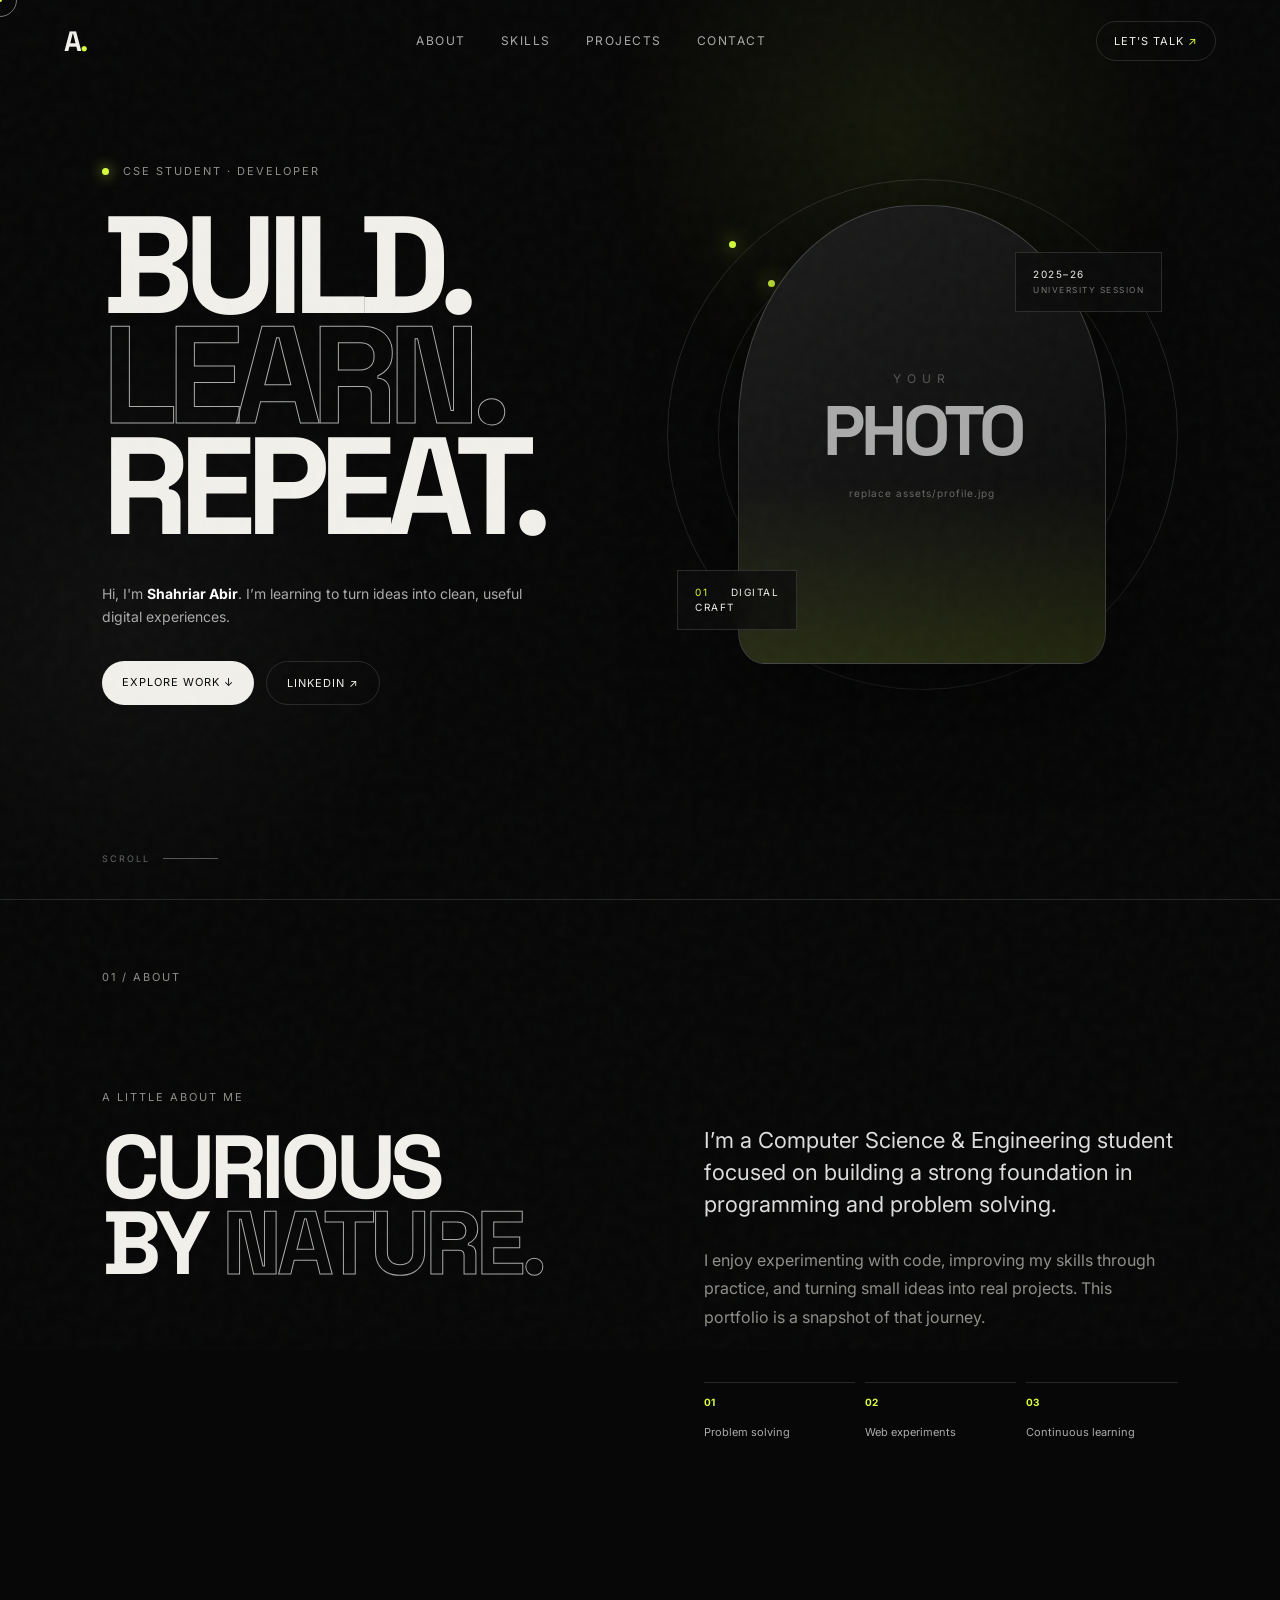
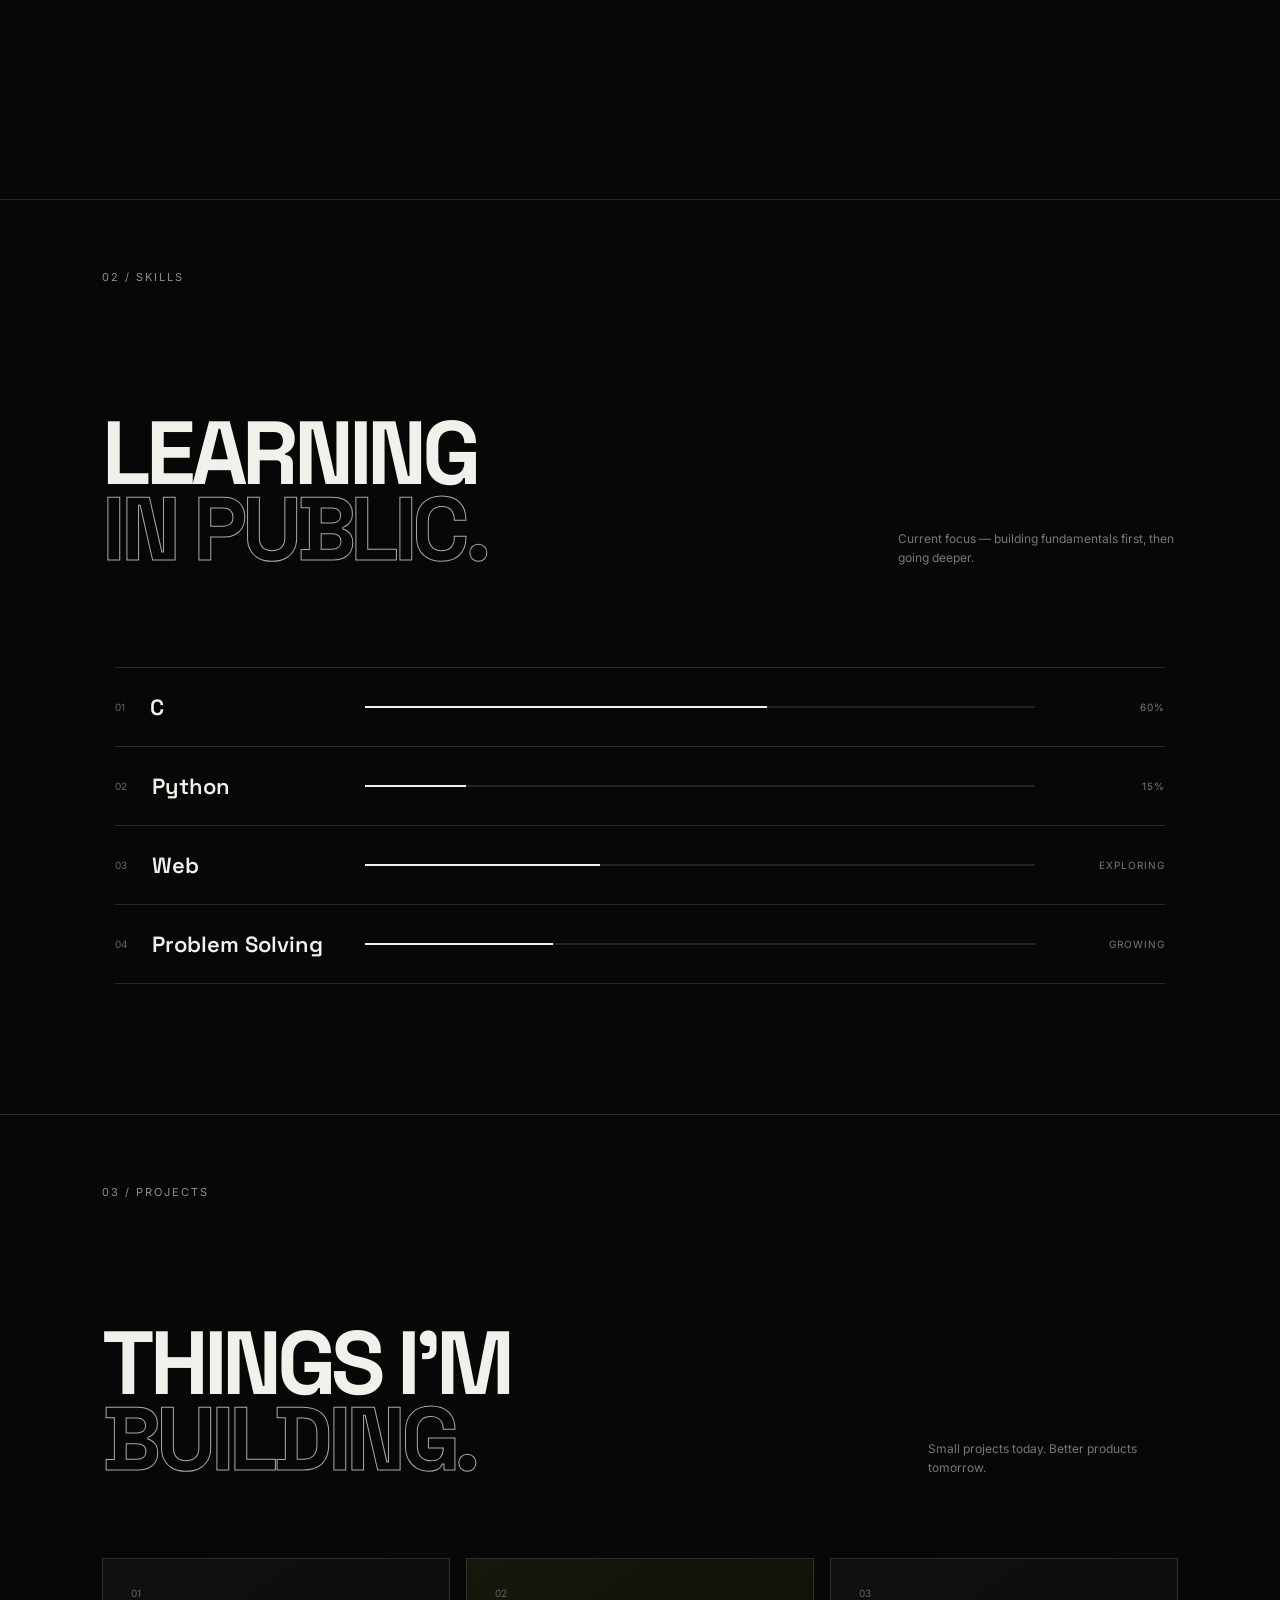
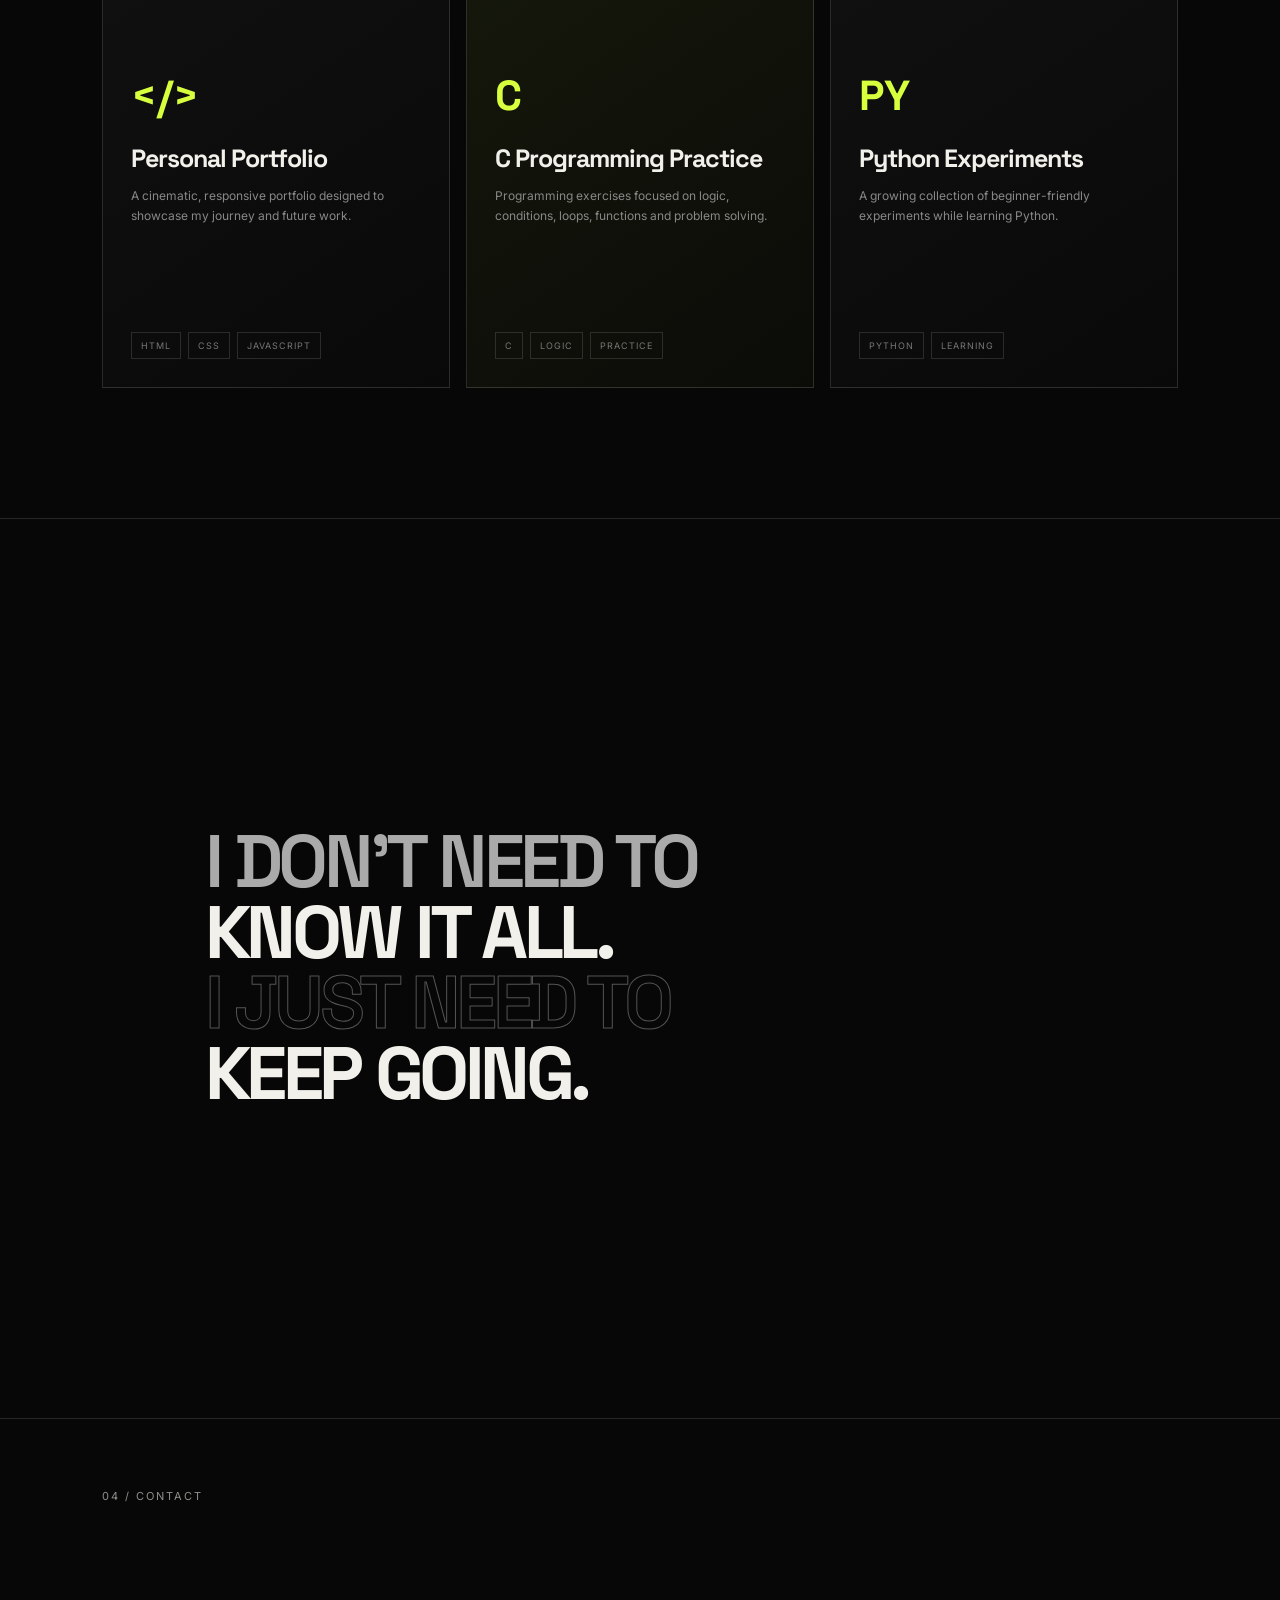
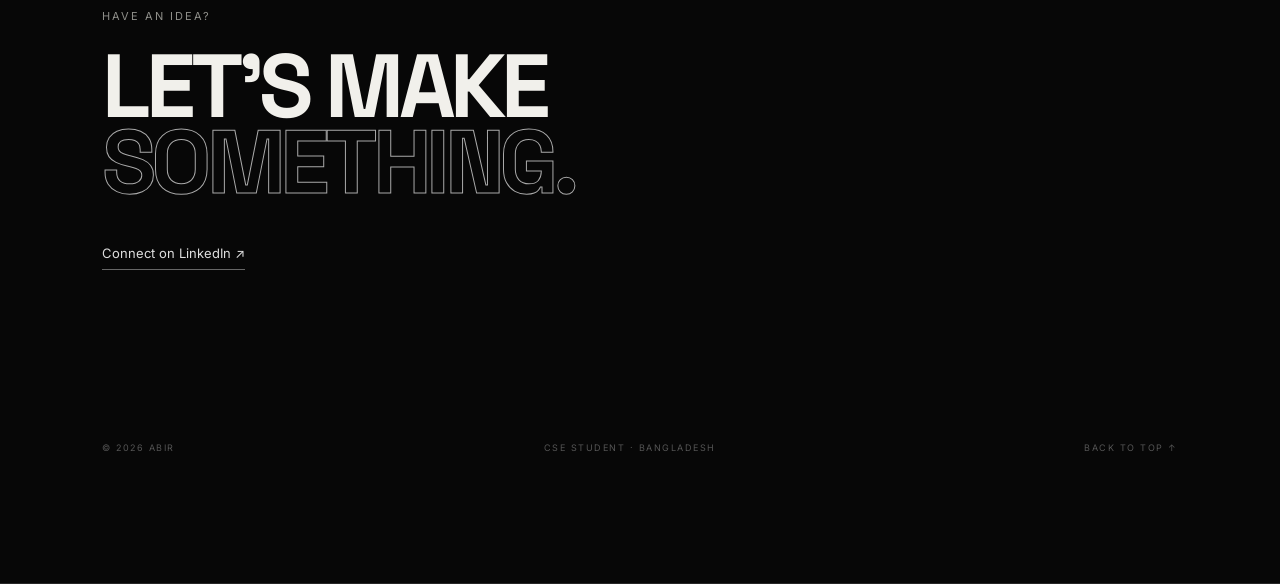
==== index.html @ a835454f "Add files via upload" ====
<!DOCTYPE html>
<html lang="en">
<head>
  <meta charset="UTF-8">
  <meta name="viewport" content="width=device-width, initial-scale=1.0">
  <meta name="description" content="Abir — CSE Student & Developer portfolio">
  <title>ABIR — CSE Student & Developer</title>
  <link rel="preconnect" href="https://fonts.googleapis.com">
  <link rel="preconnect" href="https://fonts.gstatic.com" crossorigin>
  <link href="https://fonts.googleapis.com/css2?family=Inter:wght@400;500;600;700;800;900&family=Space+Grotesk:wght@400;500;600;700&display=swap" rel="stylesheet">
  <link rel="stylesheet" href="style.css">
</head>
<body>
  <div class="noise"></div>
  <div class="cursor"></div>
  <div class="cursor-dot"></div>

  <header class="nav">
    <a class="brand" href="#home">A<span>.</span></a>
    <nav>
      <a href="#about">About</a>
      <a href="#skills">Skills</a>
      <a href="#projects">Projects</a>
      <a href="#contact">Contact</a>
    </nav>
    <a class="nav-cta" href="#contact">Let's talk <span>↗</span></a>
  </header>

  <main>
    <section id="home" class="hero section">
      <div class="hero-copy reveal">
        <p class="eyebrow"><span class="pulse"></span> CSE STUDENT · DEVELOPER</p>
        <h1>BUILD.<br><em>LEARN.</em><br>REPEAT.</h1>
        <p class="hero-text">Hi, I'm <strong>Shahriar Abir</strong>. I’m learning to turn ideas into clean, useful digital experiences.</p>
        <div class="hero-actions">
          <a class="button button-light" href="#projects">Explore work <span>↓</span></a>
          <a class="button button-ghost" href="https://www.linkedin.com/in/shahriar-abir-127024405/" target="_blank" rel="noreferrer">LinkedIn ↗</a>
        </div>
      </div>

      <div class="hero-visual reveal delay-1">
        <div class="orbit orbit-a"></div>
        <div class="orbit orbit-b"></div>
        <div class="portrait">
          <div class="portrait-placeholder">
            <span>YOUR</span>
            <b>PHOTO</b>
            <small>replace assets/profile.jpg</small>
          </div>
        </div>
        <div class="floating-card card-top">2025–26<br><small>UNIVERSITY SESSION</small></div>
        <div class="floating-card card-bottom"><span>01</span> DIGITAL<br>CRAFT</div>
      </div>

      <div class="scroll-mark"><span>SCROLL</span><i></i></div>
    </section>

    <section id="about" class="section about">
      <div class="section-label reveal">01 / ABOUT</div>
      <div class="about-grid">
        <div class="about-title reveal">
          <p class="mini">A little about me</p>
          <h2>CURIOUS<br>BY <em>NATURE.</em></h2>
        </div>
        <div class="about-body reveal delay-1">
          <p class="large">I’m a Computer Science & Engineering student focused on building a strong foundation in programming and problem solving.</p>
          <p>I enjoy experimenting with code, improving my skills through practice, and turning small ideas into real projects. This portfolio is a snapshot of that journey.</p>
          <div class="facts">
            <div><b>01</b><span>Problem solving</span></div>
            <div><b>02</b><span>Web experiments</span></div>
            <div><b>03</b><span>Continuous learning</span></div>
          </div>
        </div>
      </div>
    </section>

    <section id="skills" class="section skills">
      <div class="section-label reveal">02 / SKILLS</div>
      <div class="skills-head reveal">
        <h2>LEARNING<br><em>IN PUBLIC.</em></h2>
        <p>Current focus — building fundamentals first, then going deeper.</p>
      </div>
      <div class="skill-list">
        <div class="skill-row reveal">
          <div class="skill-name"><span>01</span><b>C</b></div>
          <div class="bar"><i style="--w:60%"></i></div>
          <div class="skill-value">60%</div>
        </div>
        <div class="skill-row reveal">
          <div class="skill-name"><span>02</span><b>Python</b></div>
          <div class="bar"><i style="--w:15%"></i></div>
          <div class="skill-value">15%</div>
        </div>
        <div class="skill-row reveal">
          <div class="skill-name"><span>03</span><b>Web</b></div>
          <div class="bar"><i style="--w:35%"></i></div>
          <div class="skill-value">Exploring</div>
        </div>
        <div class="skill-row reveal">
          <div class="skill-name"><span>04</span><b>Problem Solving</b></div>
          <div class="bar"><i style="--w:28%"></i></div>
          <div class="skill-value">Growing</div>
        </div>
      </div>
    </section>

    <section id="projects" class="section projects">
      <div class="section-label reveal">03 / PROJECTS</div>
      <div class="projects-intro reveal">
        <h2>THINGS I'M<br><em>BUILDING.</em></h2>
        <p>Small projects today. Better products tomorrow.</p>
      </div>
      <div class="project-grid">
        <article class="project-card reveal">
          <div class="project-number">01</div>
          <div class="project-icon">&lt;/&gt;</div>
          <h3>Personal Portfolio</h3>
          <p>A cinematic, responsive portfolio designed to showcase my journey and future work.</p>
          <div class="tags"><span>HTML</span><span>CSS</span><span>JavaScript</span></div>
        </article>
        <article class="project-card featured reveal delay-1">
          <div class="project-number">02</div>
          <div class="project-icon">C</div>
          <h3>C Programming Practice</h3>
          <p>Programming exercises focused on logic, conditions, loops, functions and problem solving.</p>
          <div class="tags"><span>C</span><span>Logic</span><span>Practice</span></div>
        </article>
        <article class="project-card reveal delay-2">
          <div class="project-number">03</div>
          <div class="project-icon">PY</div>
          <h3>Python Experiments</h3>
          <p>A growing collection of beginner-friendly experiments while learning Python.</p>
          <div class="tags"><span>Python</span><span>Learning</span></div>
        </article>
      </div>
    </section>

    <section class="section statement">
      <div class="statement-line reveal">I DON'T NEED TO</div>
      <div class="statement-line big reveal delay-1">KNOW IT ALL.</div>
      <div class="statement-line outline reveal delay-2">I JUST NEED TO</div>
      <div class="statement-line big reveal delay-3">KEEP GOING.</div>
    </section>

    <section id="contact" class="section contact">
      <div class="section-label reveal">04 / CONTACT</div>
      <div class="contact-content reveal">
        <p class="mini">Have an idea?</p>
        <h2>LET'S MAKE<br><em>SOMETHING.</em></h2>
        <a class="mail" href="https://www.linkedin.com/in/shahriar-abir-127024405/" target="_blank" rel="noreferrer">Connect on LinkedIn ↗</a>
      </div>
      <div class="contact-footer">
        <span>© 2026 ABIR</span>
        <span>CSE STUDENT · BANGLADESH</span>
        <a href="#home">BACK TO TOP ↑</a>
      </div>
    </section>
  </main>

  <script src="script.js"></script>
</body>
</html>
---- style.css ----
*{box-sizing:border-box;margin:0;padding:0}
:root{--bg:#070707;--fg:#f1f0eb;--muted:#8f8f8a;--line:rgba(255,255,255,.13);--accent:#d8ff3e}
html{scroll-behavior:smooth}
body{background:var(--bg);color:var(--fg);font-family:Inter,Arial,sans-serif;overflow-x:hidden}
body:before{content:"";position:fixed;inset:0;pointer-events:none;background:radial-gradient(circle at 70% 15%,rgba(216,255,62,.07),transparent 25%),radial-gradient(circle at 10% 70%,rgba(255,255,255,.04),transparent 25%);z-index:-2}
.noise{position:fixed;inset:-50%;width:200%;height:200%;opacity:.035;pointer-events:none;z-index:20;background-image:url("data:image/svg+xml,%3Csvg viewBox='0 0 180 180' xmlns='http://www.w3.org/2000/svg'%3E%3Cfilter id='n'%3E%3CfeTurbulence type='fractalNoise' baseFrequency='.9' numOctaves='4' stitchTiles='stitch'/%3E%3C/filter%3E%3Crect width='100%25' height='100%25' filter='url(%23n)' opacity='.8'/%3E%3C/svg%3E");animation:noise .18s steps(2) infinite}
@keyframes noise{0%{transform:translate(0,0)}25%{transform:translate(2%,-1%)}50%{transform:translate(-1%,2%)}75%{transform:translate(1%,1%)}100%{transform:translate(0,0)}}
a{color:inherit;text-decoration:none}.nav{position:fixed;top:0;left:0;width:100%;height:82px;display:flex;align-items:center;justify-content:space-between;padding:0 5vw;z-index:10;border-bottom:1px solid transparent;transition:.3s}.nav.scrolled{background:rgba(7,7,7,.82);backdrop-filter:blur(16px);border-color:var(--line)}.brand{font:800 28px "Space Grotesk";letter-spacing:-2px}.brand span{color:var(--accent)}nav{display:flex;gap:35px;color:#aaa;font-size:12px;text-transform:uppercase;letter-spacing:1.5px}nav a{transition:.25s}nav a:hover{color:#fff}.nav-cta{border:1px solid var(--line);border-radius:50px;padding:12px 17px;font-size:11px;text-transform:uppercase;letter-spacing:1px}.nav-cta span{color:var(--accent)}
.section{min-height:100vh;padding:130px 8vw;position:relative;border-bottom:1px solid var(--line)}.hero{min-height:100vh;display:grid;grid-template-columns:1.05fr .95fr;align-items:center;padding-top:100px}.eyebrow,.mini,.section-label{font-size:11px;letter-spacing:2px;text-transform:uppercase;color:var(--muted)}.pulse{display:inline-block;width:7px;height:7px;border-radius:50%;background:var(--accent);margin-right:9px;box-shadow:0 0 14px var(--accent)}h1,h2,h3{font-family:"Space Grotesk",sans-serif}h1{font-size:clamp(70px,10.8vw,170px);line-height:.8;letter-spacing:-.075em;margin:32px 0 40px}h1 em,h2 em{font-style:normal;color:transparent;-webkit-text-stroke:1px #aaa}.hero-text{max-width:430px;color:#aaa;line-height:1.7;font-size:14px}.hero-text strong{color:#fff}.hero-actions{display:flex;gap:12px;margin-top:32px}.button{padding:14px 20px;border-radius:50px;font-size:11px;text-transform:uppercase;letter-spacing:1px}.button-light{background:#f1f0eb;color:#070707}.button-ghost{border:1px solid var(--line)}.hero-visual{height:610px;position:relative;display:grid;place-items:center}.portrait{width:min(72%,440px);aspect-ratio:4/5;border-radius:48% 48% 7% 7%;overflow:hidden;border:1px solid rgba(255,255,255,.18);background:linear-gradient(145deg,#1d1d1d,#080808);position:relative;box-shadow:0 30px 100px rgba(0,0,0,.65)}.portrait:after{content:"";position:absolute;inset:0;background:linear-gradient(transparent 60%,rgba(216,255,62,.12))}.portrait-placeholder{height:100%;display:flex;flex-direction:column;align-items:center;justify-content:center;color:#555;letter-spacing:6px}.portrait-placeholder span{font-size:12px}.portrait-placeholder b{font:700 clamp(40px,6vw,70px) "Space Grotesk";color:#aaa;letter-spacing:-4px}.portrait-placeholder small{font:10px Inter;letter-spacing:1px;margin-top:12px;color:#666}.orbit{position:absolute;border:1px solid rgba(255,255,255,.12);border-radius:50%;width:80%;aspect-ratio:1;animation:spin 16s linear infinite}.orbit-b{width:100%;animation-direction:reverse;animation-duration:24s}.orbit:after{content:"";position:absolute;width:7px;height:7px;background:var(--accent);border-radius:50%;top:12%;left:12%;box-shadow:0 0 20px var(--accent)}@keyframes spin{to{transform:rotate(360deg)}}.floating-card{position:absolute;border:1px solid var(--line);background:rgba(12,12,12,.78);backdrop-filter:blur(10px);padding:14px 17px;font-size:10px;line-height:1.5;letter-spacing:1.5px}.floating-card small{color:#777}.card-top{top:20%;right:3%}.card-bottom{bottom:18%;left:2%}.card-bottom span{color:var(--accent);margin-right:18px}.scroll-mark{position:absolute;bottom:35px;left:8vw;display:flex;align-items:center;gap:13px;font-size:9px;letter-spacing:2px;color:#666}.scroll-mark i{display:block;width:55px;height:1px;background:#555}
.section-label{position:absolute;top:70px;left:8vw}.about-grid{display:grid;grid-template-columns:1fr 1fr;gap:10vw;padding-top:60px}.about h2,.skills h2,.projects h2,.contact h2{font-size:clamp(54px,7vw,110px);line-height:.85;letter-spacing:-.06em;margin-top:25px}.about-body{padding-top:35px}.about-body p{color:#8f8f8a;line-height:1.8;max-width:570px}.about-body .large{font-size:22px;color:#ddd;line-height:1.45;margin-bottom:25px}.facts{display:grid;grid-template-columns:repeat(3,1fr);gap:10px;margin-top:50px}.facts div{border-top:1px solid var(--line);padding-top:13px}.facts b{font-size:10px;color:var(--accent);display:block;margin-bottom:12px}.facts span{font-size:11px;color:#aaa}
.skills-head{display:flex;justify-content:space-between;align-items:flex-end;margin:60px 0 100px}.skills-head p{max-width:280px;color:#777;line-height:1.6;font-size:12px}.skill-list{max-width:1050px;margin:auto}.skill-row{display:grid;grid-template-columns:220px 1fr 100px;align-items:center;gap:30px;border-top:1px solid var(--line);padding:25px 0}.skill-row:last-child{border-bottom:1px solid var(--line)}.skill-name{display:flex;gap:25px;align-items:center}.skill-name span{font-size:10px;color:#666}.skill-name b{font:600 22px "Space Grotesk"}.bar{height:2px;background:#222;position:relative}.bar i{position:absolute;left:0;top:0;height:100%;width:var(--w);background:var(--fg);transform-origin:left;transition:1.2s cubic-bezier(.16,1,.3,1)}.skill-value{text-align:right;font-size:10px;color:#777;text-transform:uppercase;letter-spacing:1px}
.projects-intro{display:flex;justify-content:space-between;align-items:flex-end;margin:55px 0 80px}.projects-intro p{max-width:250px;color:#777;font-size:12px;line-height:1.6}.project-grid{display:grid;grid-template-columns:repeat(3,1fr);gap:16px}.project-card{min-height:430px;padding:28px;border:1px solid var(--line);background:linear-gradient(145deg,#101010,#090909);display:flex;flex-direction:column;transition:.4s;position:relative;overflow:hidden}.project-card:hover{transform:translateY(-8px);border-color:#555}.project-card.featured{background:linear-gradient(145deg,#15180b,#0b0b08)}.project-number{font-size:10px;color:#666}.project-icon{margin-top:70px;font:700 42px "Space Grotesk";color:var(--accent)}.project-card h3{font-size:25px;margin:20px 0 12px;letter-spacing:-1px}.project-card p{font-size:12px;line-height:1.7;color:#888}.tags{margin-top:auto;display:flex;gap:7px;flex-wrap:wrap}.tags span{font-size:9px;letter-spacing:1px;text-transform:uppercase;border:1px solid var(--line);padding:7px 9px;color:#777}
.statement{display:flex;flex-direction:column;justify-content:center;padding-left:16vw}.statement-line{font:600 clamp(35px,5.8vw,90px) "Space Grotesk";line-height:.95;letter-spacing:-.06em;color:#aaa}.statement-line.big{font-weight:800;color:#f1f0eb}.statement-line.outline{color:transparent;-webkit-text-stroke:1px #555}
.contact{min-height:85vh;display:flex;flex-direction:column;justify-content:space-between}.contact-content{padding-top:60px}.contact .mail{display:inline-block;margin-top:45px;border-bottom:1px solid #666;padding-bottom:8px;color:#ddd;font-size:13px}.contact-footer{display:flex;justify-content:space-between;font-size:9px;color:#555;letter-spacing:1.5px}
.reveal{opacity:0;transform:translateY(45px);transition:opacity .9s ease,transform .9s cubic-bezier(.16,1,.3,1)}.reveal.visible{opacity:1;transform:none}.delay-1{transition-delay:.12s}.delay-2{transition-delay:.22s}.delay-3{transition-delay:.32s}
.cursor,.cursor-dot{position:fixed;pointer-events:none;z-index:50;display:none}.cursor{width:34px;height:34px;border:1px solid #777;border-radius:50%;transform:translate(-50%,-50%)}.cursor-dot{width:4px;height:4px;background:var(--accent);border-radius:50%;transform:translate(-50%,-50%)}
@media (min-width:900px){.cursor,.cursor-dot{display:block}}
@media (max-width:800px){.nav{height:68px;padding:0 6vw}.nav nav{display:none}.nav-cta{padding:10px 13px}.section{padding:105px 6vw}.section-label{left:6vw;top:55px}.hero{grid-template-columns:1fr;padding-top:100px}.hero h1{font-size:clamp(65px,18vw,110px)}.hero-visual{height:430px;margin-top:20px}.portrait{width:62%;}.floating-card{font-size:8px}.card-top{right:0}.card-bottom{left:0}.about-grid{grid-template-columns:1fr;gap:35px}.about h2,.skills h2,.projects h2,.contact h2{font-size:clamp(52px,14vw,82px)}.skills-head,.projects-intro{display:block;margin-bottom:55px}.skills-head p,.projects-intro p{margin-top:25px}.skill-row{grid-template-columns:120px 1fr;gap:15px}.skill-value{grid-column:2;text-align:left}.project-grid{grid-template-columns:1fr}.project-card{min-height:360px}.statement{padding-left:10vw}.contact-footer{flex-direction:column;gap:14px}.scroll-mark{left:6vw}}
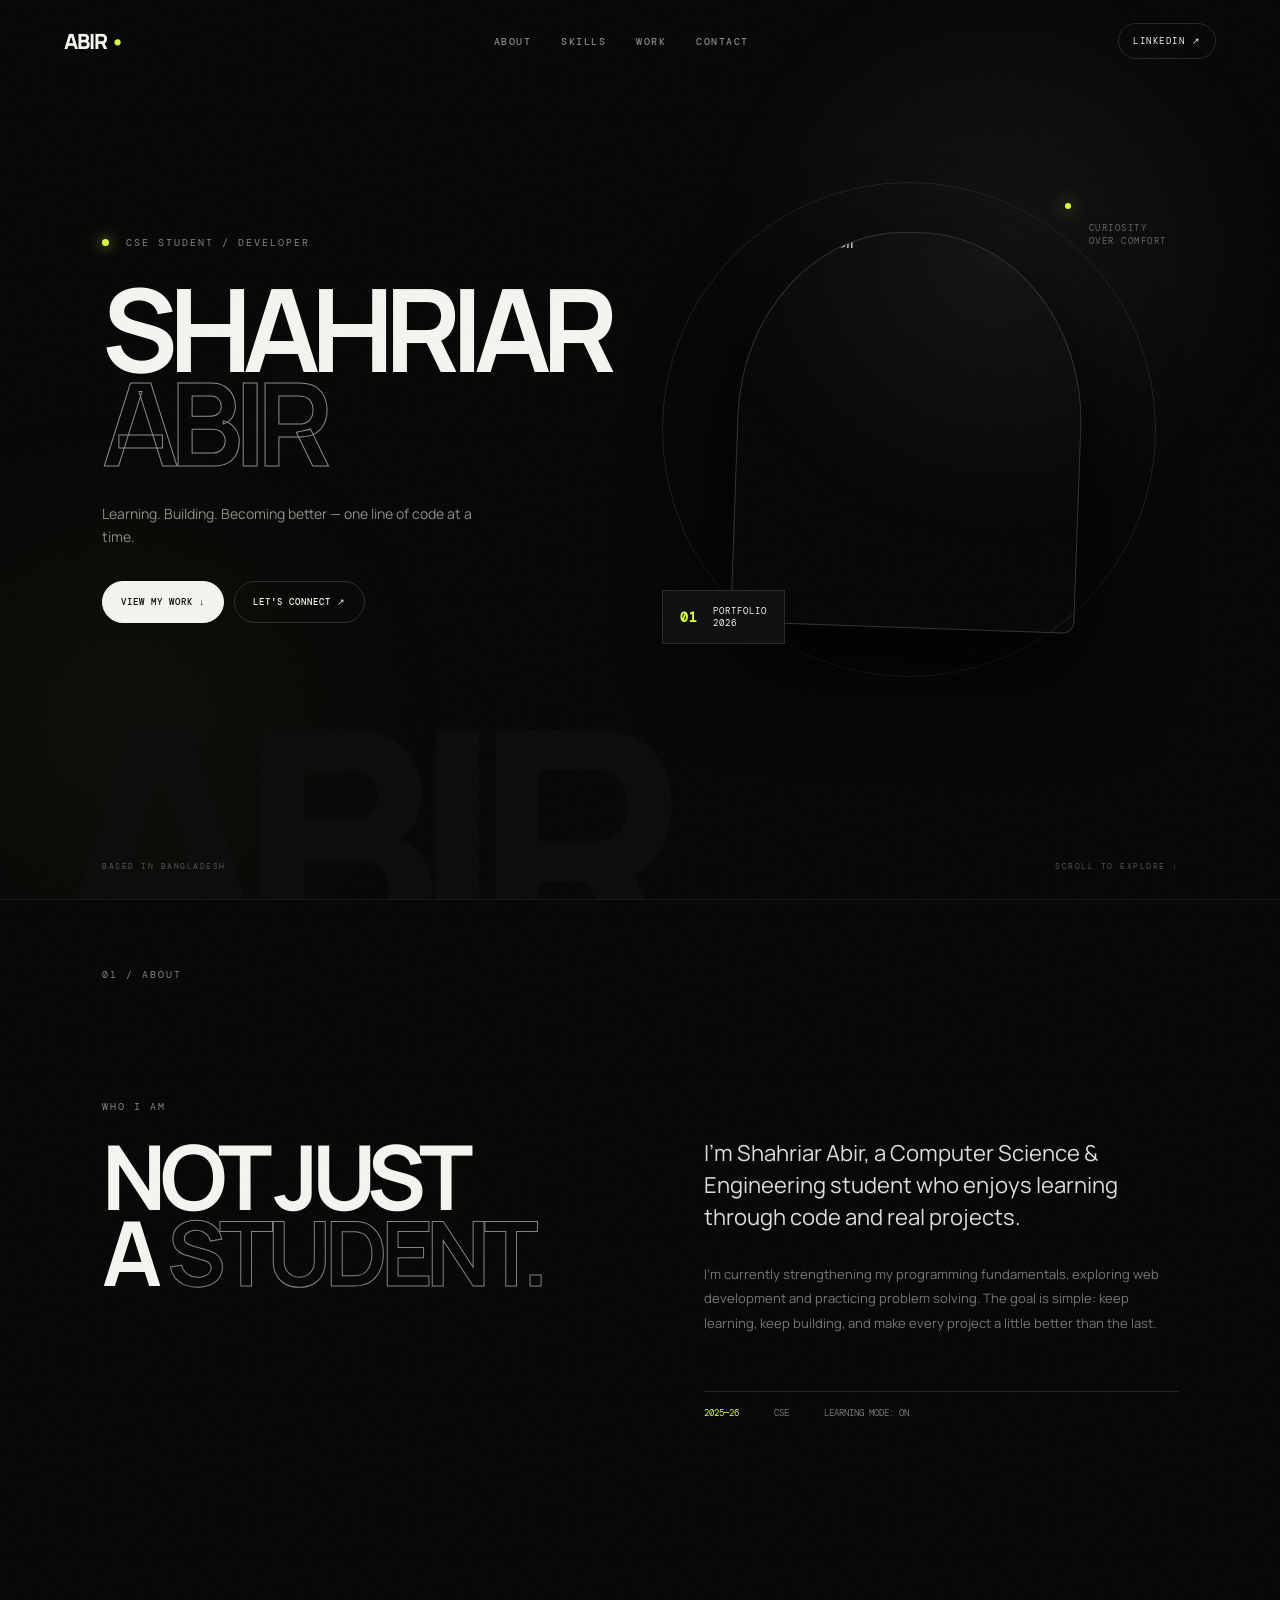
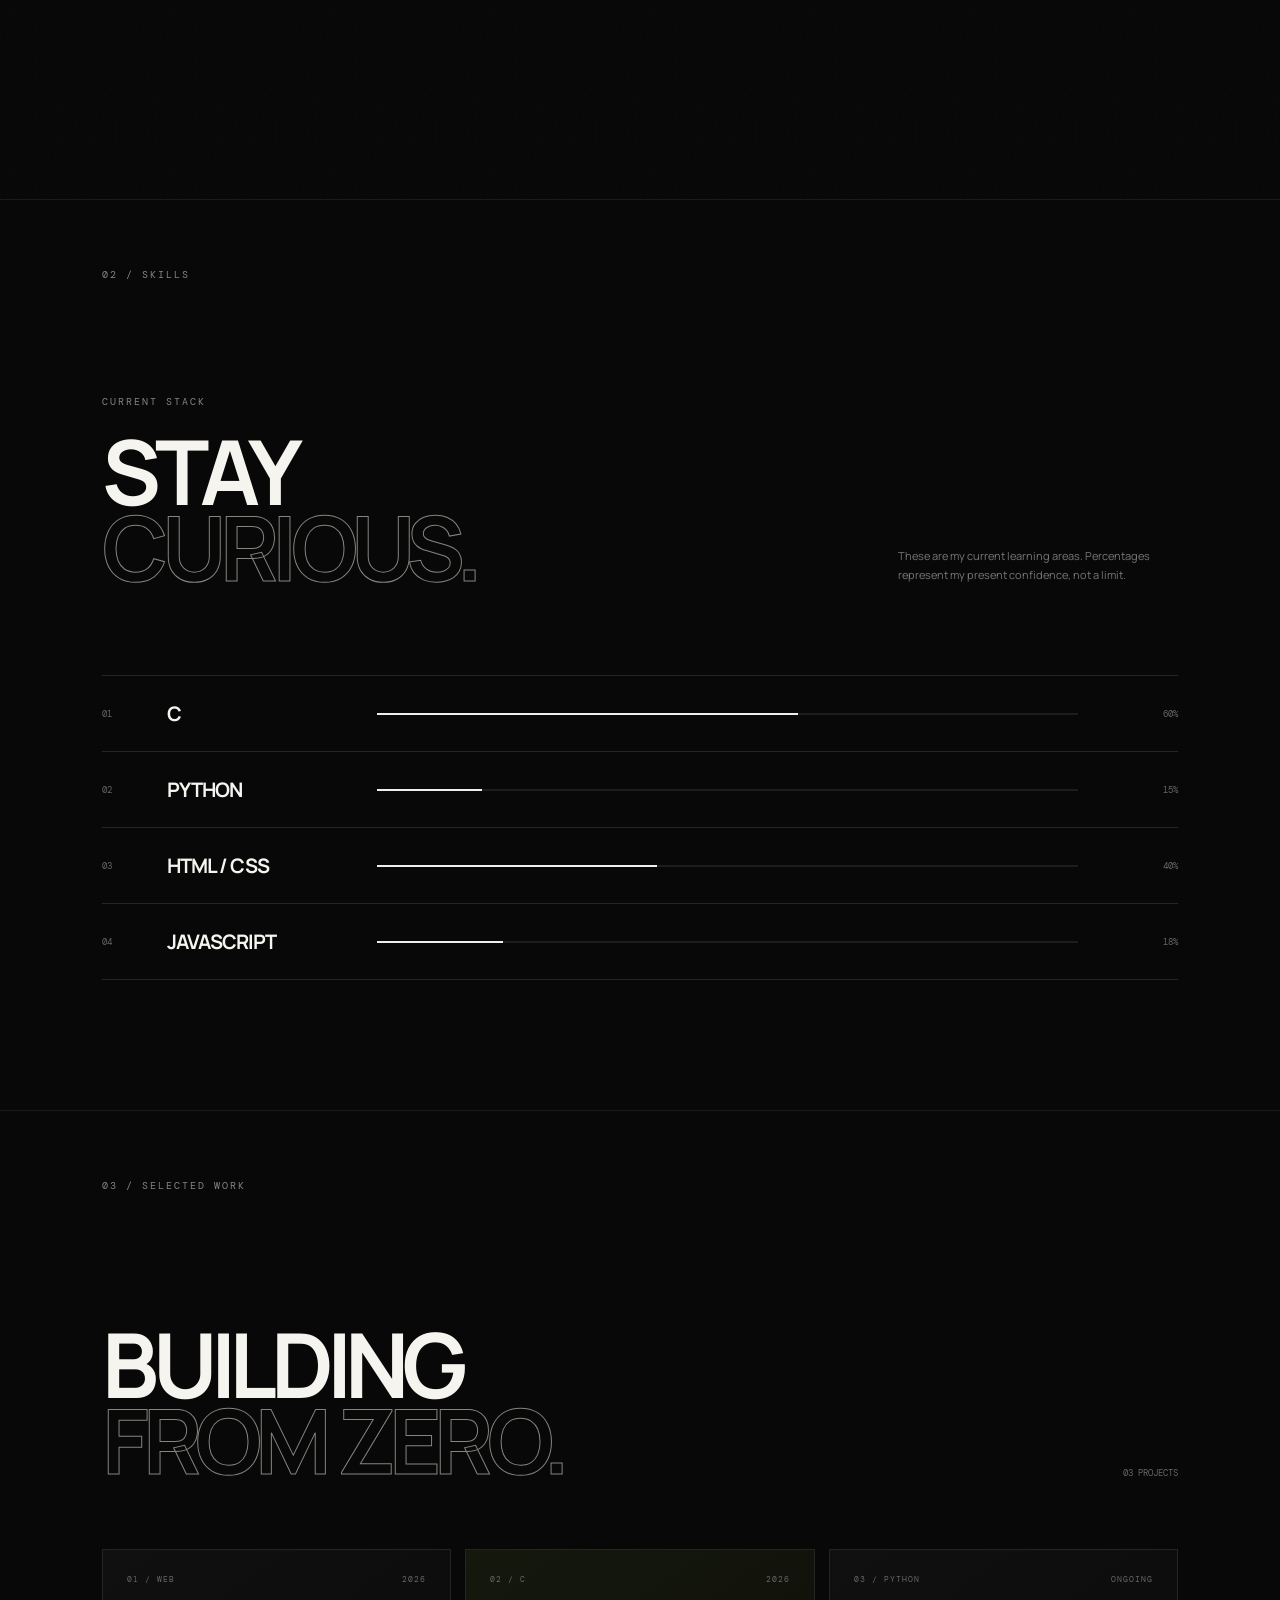
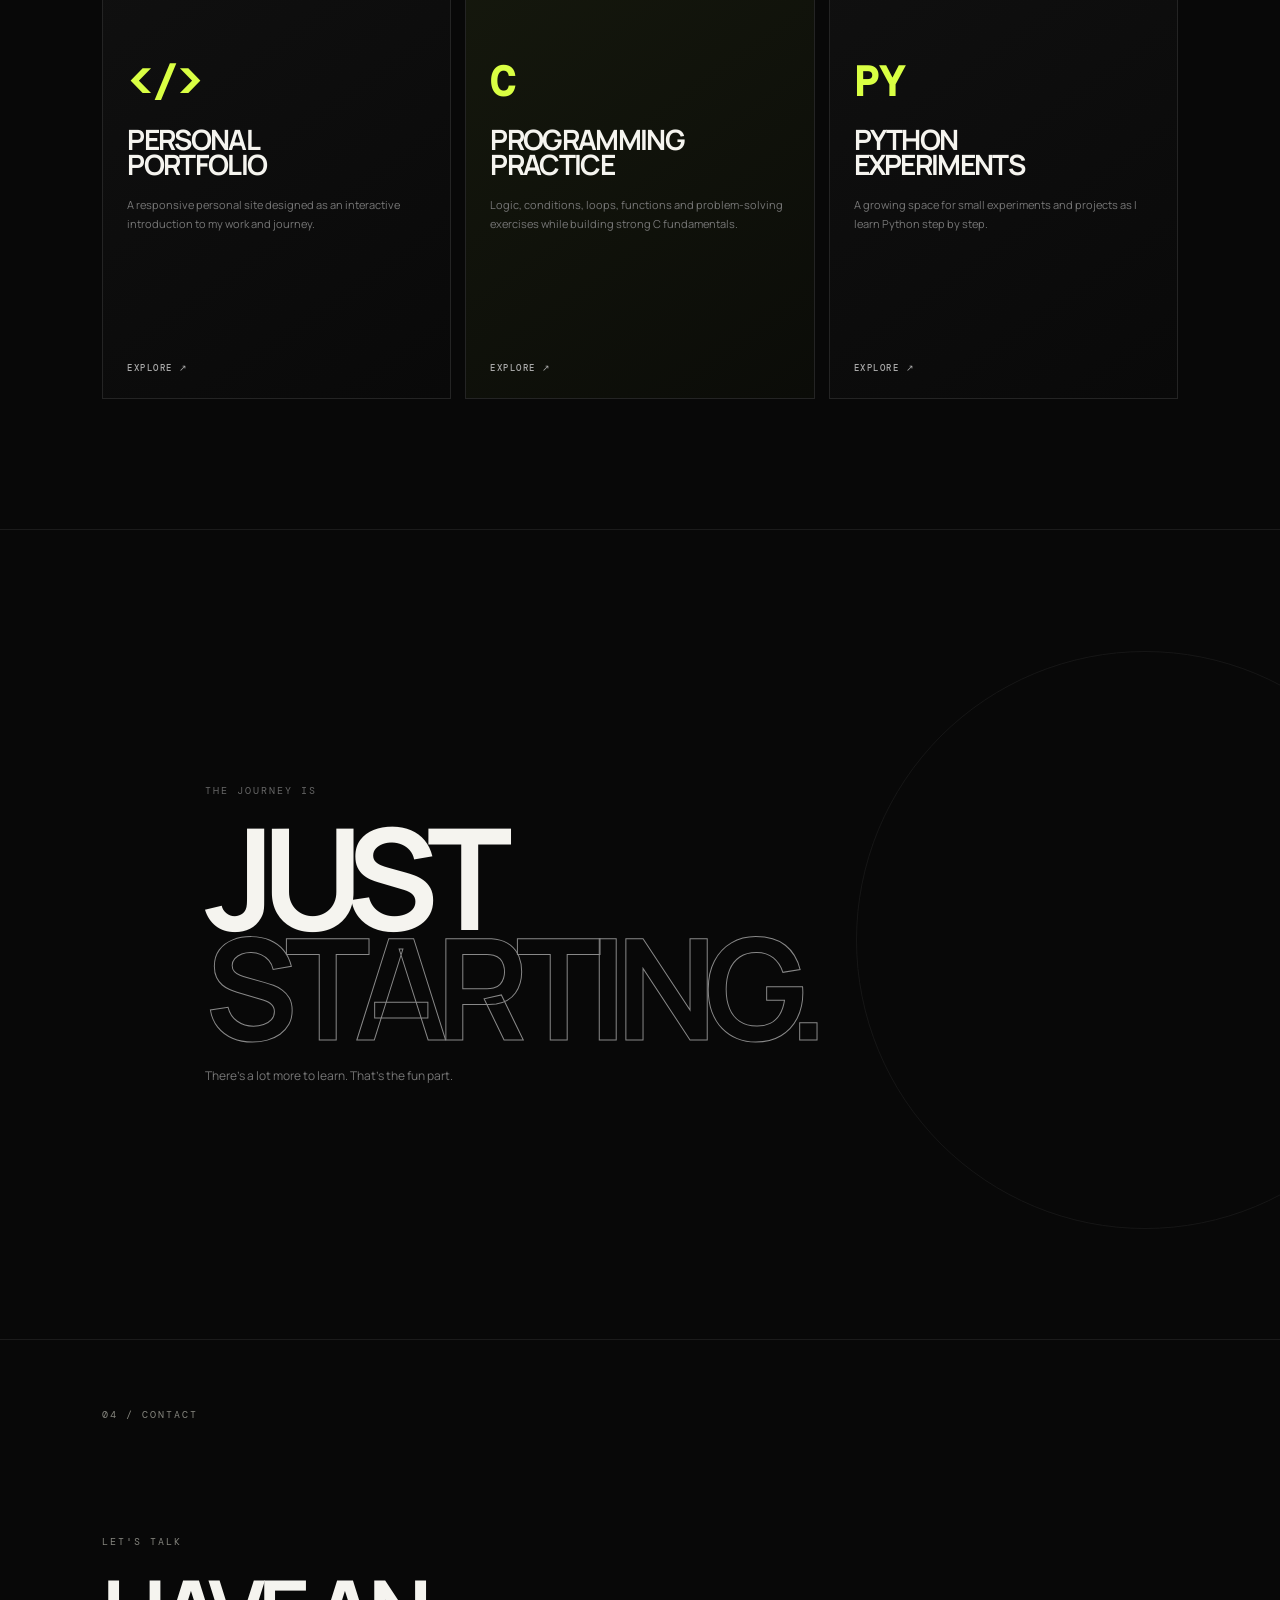
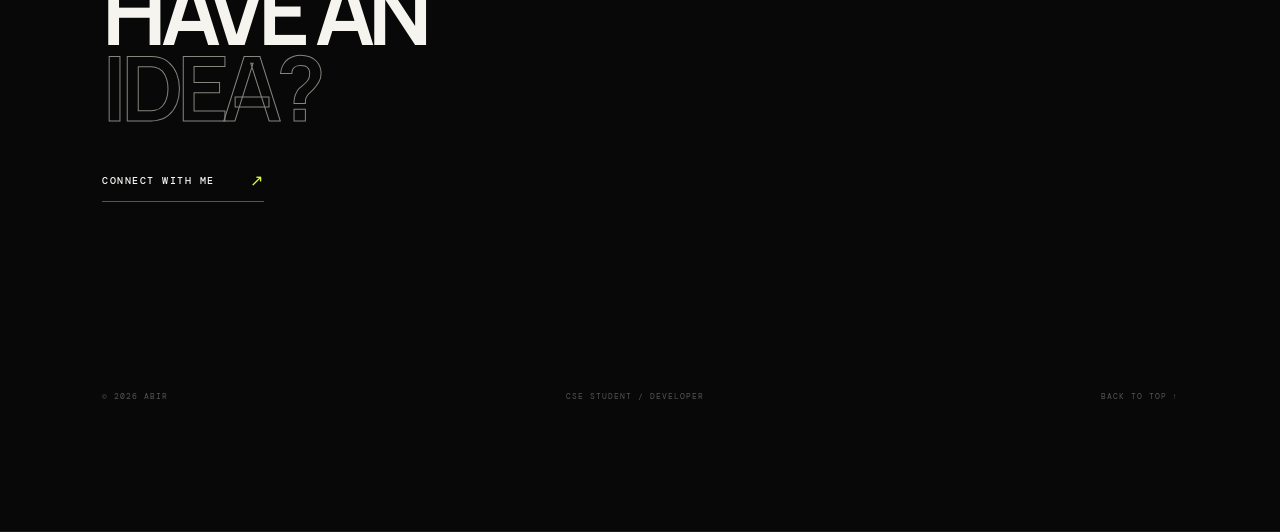
==== commit 92789d7e: "Add files via upload" ====
--- a/index.html
+++ b/index.html
@@ -1,162 +1,94 @@
 <!DOCTYPE html>
 <html lang="en">
 <head>
-  <meta charset="UTF-8">
-  <meta name="viewport" content="width=device-width, initial-scale=1.0">
-  <meta name="description" content="Abir — CSE Student & Developer portfolio">
-  <title>ABIR — CSE Student & Developer</title>
-  <link rel="preconnect" href="https://fonts.googleapis.com">
-  <link rel="preconnect" href="https://fonts.gstatic.com" crossorigin>
-  <link href="https://fonts.googleapis.com/css2?family=Inter:wght@400;500;600;700;800;900&family=Space+Grotesk:wght@400;500;600;700&display=swap" rel="stylesheet">
-  <link rel="stylesheet" href="style.css">
+<meta charset="UTF-8">
+<meta name="viewport" content="width=device-width,initial-scale=1.0">
+<meta name="description" content="Shahriar Abir — CSE Student & Developer">
+<title>ABIR — CSE Student</title>
+<link rel="preconnect" href="https://fonts.googleapis.com">
+<link rel="preconnect" href="https://fonts.gstatic.com" crossorigin>
+<link href="https://fonts.googleapis.com/css2?family=DM+Mono:wght@300;400;500&family=Manrope:wght@400;500;600;700;800&display=swap" rel="stylesheet">
+<link rel="stylesheet" href="style.css">
 </head>
 <body>
-  <div class="noise"></div>
-  <div class="cursor"></div>
-  <div class="cursor-dot"></div>
+<div class="grain"></div>
+<div class="progress"></div>
 
-  <header class="nav">
-    <a class="brand" href="#home">A<span>.</span></a>
-    <nav>
-      <a href="#about">About</a>
-      <a href="#skills">Skills</a>
-      <a href="#projects">Projects</a>
-      <a href="#contact">Contact</a>
-    </nav>
-    <a class="nav-cta" href="#contact">Let's talk <span>↗</span></a>
-  </header>
+<header>
+  <a href="#home" class="logo">ABIR<span>•</span></a>
+  <nav>
+    <a href="#about">ABOUT</a><a href="#skills">SKILLS</a><a href="#work">WORK</a><a href="#contact">CONTACT</a>
+  </nav>
+  <a class="top-link" href="https://www.linkedin.com/in/shahriar-abir-127024405/" target="_blank" rel="noreferrer">LINKEDIN ↗</a>
+</header>
 
-  <main>
-    <section id="home" class="hero section">
-      <div class="hero-copy reveal">
-        <p class="eyebrow"><span class="pulse"></span> CSE STUDENT · DEVELOPER</p>
-        <h1>BUILD.<br><em>LEARN.</em><br>REPEAT.</h1>
-        <p class="hero-text">Hi, I'm <strong>Shahriar Abir</strong>. I’m learning to turn ideas into clean, useful digital experiences.</p>
-        <div class="hero-actions">
-          <a class="button button-light" href="#projects">Explore work <span>↓</span></a>
-          <a class="button button-ghost" href="https://www.linkedin.com/in/shahriar-abir-127024405/" target="_blank" rel="noreferrer">LinkedIn ↗</a>
-        </div>
-      </div>
+<main>
+<section id="home" class="hero">
+  <div class="hero-bg-word">ABIR</div>
+  <div class="hero-copy reveal">
+    <div class="eyebrow"><i></i> CSE STUDENT / DEVELOPER</div>
+    <h1>SHAHRIAR<br><span>ABIR</span></h1>
+    <p>Learning. Building. Becoming better — one line of code at a time.</p>
+    <div class="hero-buttons"><a class="pill light" href="#work">VIEW MY WORK ↓</a><a class="pill" href="#contact">LET'S CONNECT ↗</a></div>
+  </div>
+  <div class="hero-photo reveal delay">
+    <div class="photo-ring"></div>
+    <div class="photo-frame"><img src="assets/profile.jpg" alt="Shahriar Abir"></div>
+    <div class="photo-tag"><b>01</b><span>PORTFOLIO<br>2026</span></div>
+    <div class="photo-note">CURIOSITY<br>OVER COMFORT</div>
+  </div>
+  <div class="hero-bottom"><span>BASED IN BANGLADESH</span><span>SCROLL TO EXPLORE ↓</span></div>
+</section>
 
-      <div class="hero-visual reveal delay-1">
-        <div class="orbit orbit-a"></div>
-        <div class="orbit orbit-b"></div>
-        <div class="portrait">
-          <div class="portrait-placeholder">
-            <span>YOUR</span>
-            <b>PHOTO</b>
-            <small>replace assets/profile.jpg</small>
-          </div>
-        </div>
-        <div class="floating-card card-top">2025–26<br><small>UNIVERSITY SESSION</small></div>
-        <div class="floating-card card-bottom"><span>01</span> DIGITAL<br>CRAFT</div>
-      </div>
+<section id="about" class="section about">
+  <div class="label">01 / ABOUT</div>
+  <div class="split">
+    <div class="reveal"><p class="kicker">WHO I AM</p><h2>NOT JUST<br>A <em>STUDENT.</em></h2></div>
+    <div class="about-copy reveal delay">
+      <p class="lead">I’m Shahriar Abir, a Computer Science & Engineering student who enjoys learning through code and real projects.</p>
+      <p>I’m currently strengthening my programming fundamentals, exploring web development and practicing problem solving. The goal is simple: keep learning, keep building, and make every project a little better than the last.</p>
+      <div class="about-meta"><span>2025—26</span><span>CSE</span><span>LEARNING MODE: ON</span></div>
+    </div>
+  </div>
+</section>
 
-      <div class="scroll-mark"><span>SCROLL</span><i></i></div>
-    </section>
+<section id="skills" class="section skills">
+  <div class="label">02 / SKILLS</div>
+  <div class="skills-top reveal"><div><p class="kicker">CURRENT STACK</p><h2>STAY<br><em>CURIOUS.</em></h2></div><p>These are my current learning areas. Percentages represent my present confidence, not a limit.</p></div>
+  <div class="skill-table">
+    <div class="skill reveal"><span>01</span><strong>C</strong><div class="track"><i style="--w:60%"></i></div><b>60%</b></div>
+    <div class="skill reveal"><span>02</span><strong>PYTHON</strong><div class="track"><i style="--w:15%"></i></div><b>15%</b></div>
+    <div class="skill reveal"><span>03</span><strong>HTML / CSS</strong><div class="track"><i style="--w:40%"></i></div><b>40%</b></div>
+    <div class="skill reveal"><span>04</span><strong>JAVASCRIPT</strong><div class="track"><i style="--w:18%"></i></div><b>18%</b></div>
+  </div>
+</section>
 
-    <section id="about" class="section about">
-      <div class="section-label reveal">01 / ABOUT</div>
-      <div class="about-grid">
-        <div class="about-title reveal">
-          <p class="mini">A little about me</p>
-          <h2>CURIOUS<br>BY <em>NATURE.</em></h2>
-        </div>
-        <div class="about-body reveal delay-1">
-          <p class="large">I’m a Computer Science & Engineering student focused on building a strong foundation in programming and problem solving.</p>
-          <p>I enjoy experimenting with code, improving my skills through practice, and turning small ideas into real projects. This portfolio is a snapshot of that journey.</p>
-          <div class="facts">
-            <div><b>01</b><span>Problem solving</span></div>
-            <div><b>02</b><span>Web experiments</span></div>
-            <div><b>03</b><span>Continuous learning</span></div>
-          </div>
-        </div>
-      </div>
-    </section>
+<section id="work" class="section work">
+  <div class="label">03 / SELECTED WORK</div>
+  <div class="work-head reveal"><h2>BUILDING<br><em>FROM ZERO.</em></h2><span>03 PROJECTS</span></div>
+  <div class="cards">
+    <article class="work-card reveal"><div class="card-top"><span>01 / WEB</span><span>2026</span></div><div class="card-symbol">&lt;/&gt;</div><h3>PERSONAL<br>PORTFOLIO</h3><p>A responsive personal site designed as an interactive introduction to my work and journey.</p><a href="#contact">EXPLORE ↗</a></article>
+    <article class="work-card accent reveal delay"><div class="card-top"><span>02 / C</span><span>2026</span></div><div class="card-symbol">C</div><h3>PROGRAMMING<br>PRACTICE</h3><p>Logic, conditions, loops, functions and problem-solving exercises while building strong C fundamentals.</p><a href="#contact">EXPLORE ↗</a></article>
+    <article class="work-card reveal"><div class="card-top"><span>03 / PYTHON</span><span>ONGOING</span></div><div class="card-symbol">PY</div><h3>PYTHON<br>EXPERIMENTS</h3><p>A growing space for small experiments and projects as I learn Python step by step.</p><a href="#contact">EXPLORE ↗</a></article>
+  </div>
+</section>
 
-    <section id="skills" class="section skills">
-      <div class="section-label reveal">02 / SKILLS</div>
-      <div class="skills-head reveal">
-        <h2>LEARNING<br><em>IN PUBLIC.</em></h2>
-        <p>Current focus — building fundamentals first, then going deeper.</p>
-      </div>
-      <div class="skill-list">
-        <div class="skill-row reveal">
-          <div class="skill-name"><span>01</span><b>C</b></div>
-          <div class="bar"><i style="--w:60%"></i></div>
-          <div class="skill-value">60%</div>
-        </div>
-        <div class="skill-row reveal">
-          <div class="skill-name"><span>02</span><b>Python</b></div>
-          <div class="bar"><i style="--w:15%"></i></div>
-          <div class="skill-value">15%</div>
-        </div>
-        <div class="skill-row reveal">
-          <div class="skill-name"><span>03</span><b>Web</b></div>
-          <div class="bar"><i style="--w:35%"></i></div>
-          <div class="skill-value">Exploring</div>
-        </div>
-        <div class="skill-row reveal">
-          <div class="skill-name"><span>04</span><b>Problem Solving</b></div>
-          <div class="bar"><i style="--w:28%"></i></div>
-          <div class="skill-value">Growing</div>
-        </div>
-      </div>
-    </section>
+<section class="statement">
+  <div class="statement-small reveal">THE JOURNEY IS</div>
+  <h2 class="reveal delay">JUST<br><span>STARTING.</span></h2>
+  <p class="reveal delay2">There’s a lot more to learn. That’s the fun part.</p>
+</section>
 
-    <section id="projects" class="section projects">
-      <div class="section-label reveal">03 / PROJECTS</div>
-      <div class="projects-intro reveal">
-        <h2>THINGS I'M<br><em>BUILDING.</em></h2>
-        <p>Small projects today. Better products tomorrow.</p>
-      </div>
-      <div class="project-grid">
-        <article class="project-card reveal">
-          <div class="project-number">01</div>
-          <div class="project-icon">&lt;/&gt;</div>
-          <h3>Personal Portfolio</h3>
-          <p>A cinematic, responsive portfolio designed to showcase my journey and future work.</p>
-          <div class="tags"><span>HTML</span><span>CSS</span><span>JavaScript</span></div>
-        </article>
-        <article class="project-card featured reveal delay-1">
-          <div class="project-number">02</div>
-          <div class="project-icon">C</div>
-          <h3>C Programming Practice</h3>
-          <p>Programming exercises focused on logic, conditions, loops, functions and problem solving.</p>
-          <div class="tags"><span>C</span><span>Logic</span><span>Practice</span></div>
-        </article>
-        <article class="project-card reveal delay-2">
-          <div class="project-number">03</div>
-          <div class="project-icon">PY</div>
-          <h3>Python Experiments</h3>
-          <p>A growing collection of beginner-friendly experiments while learning Python.</p>
-          <div class="tags"><span>Python</span><span>Learning</span></div>
-        </article>
-      </div>
-    </section>
-
-    <section class="section statement">
-      <div class="statement-line reveal">I DON'T NEED TO</div>
-      <div class="statement-line big reveal delay-1">KNOW IT ALL.</div>
-      <div class="statement-line outline reveal delay-2">I JUST NEED TO</div>
-      <div class="statement-line big reveal delay-3">KEEP GOING.</div>
-    </section>
-
-    <section id="contact" class="section contact">
-      <div class="section-label reveal">04 / CONTACT</div>
-      <div class="contact-content reveal">
-        <p class="mini">Have an idea?</p>
-        <h2>LET'S MAKE<br><em>SOMETHING.</em></h2>
-        <a class="mail" href="https://www.linkedin.com/in/shahriar-abir-127024405/" target="_blank" rel="noreferrer">Connect on LinkedIn ↗</a>
-      </div>
-      <div class="contact-footer">
-        <span>© 2026 ABIR</span>
-        <span>CSE STUDENT · BANGLADESH</span>
-        <a href="#home">BACK TO TOP ↑</a>
-      </div>
-    </section>
-  </main>
-
-  <script src="script.js"></script>
+<section id="contact" class="section contact">
+  <div class="label">04 / CONTACT</div>
+  <div class="contact-main reveal">
+    <p class="kicker">LET'S TALK</p>
+    <h2>HAVE AN<br><em>IDEA?</em></h2>
+    <a class="contact-button" href="https://www.linkedin.com/in/shahriar-abir-127024405/" target="_blank" rel="noreferrer">CONNECT WITH ME <span>↗</span></a>
+  </div>
+  <footer><span>© 2026 ABIR</span><span>CSE STUDENT / DEVELOPER</span><a href="#home">BACK TO TOP ↑</a></footer>
+</section>
+</main>
+<script src="script.js"></script>
 </body>
-</html>
+</html>
--- a/style.css
+++ b/style.css
@@ -1,18 +1 @@
-*{box-sizing:border-box;margin:0;padding:0}
-:root{--bg:#070707;--fg:#f1f0eb;--muted:#8f8f8a;--line:rgba(255,255,255,.13);--accent:#d8ff3e}
-html{scroll-behavior:smooth}
-body{background:var(--bg);color:var(--fg);font-family:Inter,Arial,sans-serif;overflow-x:hidden}
-body:before{content:"";position:fixed;inset:0;pointer-events:none;background:radial-gradient(circle at 70% 15%,rgba(216,255,62,.07),transparent 25%),radial-gradient(circle at 10% 70%,rgba(255,255,255,.04),transparent 25%);z-index:-2}
-.noise{position:fixed;inset:-50%;width:200%;height:200%;opacity:.035;pointer-events:none;z-index:20;background-image:url("data:image/svg+xml,%3Csvg viewBox='0 0 180 180' xmlns='http://www.w3.org/2000/svg'%3E%3Cfilter id='n'%3E%3CfeTurbulence type='fractalNoise' baseFrequency='.9' numOctaves='4' stitchTiles='stitch'/%3E%3C/filter%3E%3Crect width='100%25' height='100%25' filter='url(%23n)' opacity='.8'/%3E%3C/svg%3E");animation:noise .18s steps(2) infinite}
-@keyframes noise{0%{transform:translate(0,0)}25%{transform:translate(2%,-1%)}50%{transform:translate(-1%,2%)}75%{transform:translate(1%,1%)}100%{transform:translate(0,0)}}
-a{color:inherit;text-decoration:none}.nav{position:fixed;top:0;left:0;width:100%;height:82px;display:flex;align-items:center;justify-content:space-between;padding:0 5vw;z-index:10;border-bottom:1px solid transparent;transition:.3s}.nav.scrolled{background:rgba(7,7,7,.82);backdrop-filter:blur(16px);border-color:var(--line)}.brand{font:800 28px "Space Grotesk";letter-spacing:-2px}.brand span{color:var(--accent)}nav{display:flex;gap:35px;color:#aaa;font-size:12px;text-transform:uppercase;letter-spacing:1.5px}nav a{transition:.25s}nav a:hover{color:#fff}.nav-cta{border:1px solid var(--line);border-radius:50px;padding:12px 17px;font-size:11px;text-transform:uppercase;letter-spacing:1px}.nav-cta span{color:var(--accent)}
-.section{min-height:100vh;padding:130px 8vw;position:relative;border-bottom:1px solid var(--line)}.hero{min-height:100vh;display:grid;grid-template-columns:1.05fr .95fr;align-items:center;padding-top:100px}.eyebrow,.mini,.section-label{font-size:11px;letter-spacing:2px;text-transform:uppercase;color:var(--muted)}.pulse{display:inline-block;width:7px;height:7px;border-radius:50%;background:var(--accent);margin-right:9px;box-shadow:0 0 14px var(--accent)}h1,h2,h3{font-family:"Space Grotesk",sans-serif}h1{font-size:clamp(70px,10.8vw,170px);line-height:.8;letter-spacing:-.075em;margin:32px 0 40px}h1 em,h2 em{font-style:normal;color:transparent;-webkit-text-stroke:1px #aaa}.hero-text{max-width:430px;color:#aaa;line-height:1.7;font-size:14px}.hero-text strong{color:#fff}.hero-actions{display:flex;gap:12px;margin-top:32px}.button{padding:14px 20px;border-radius:50px;font-size:11px;text-transform:uppercase;letter-spacing:1px}.button-light{background:#f1f0eb;color:#070707}.button-ghost{border:1px solid var(--line)}.hero-visual{height:610px;position:relative;display:grid;place-items:center}.portrait{width:min(72%,440px);aspect-ratio:4/5;border-radius:48% 48% 7% 7%;overflow:hidden;border:1px solid rgba(255,255,255,.18);background:linear-gradient(145deg,#1d1d1d,#080808);position:relative;box-shadow:0 30px 100px rgba(0,0,0,.65)}.portrait:after{content:"";position:absolute;inset:0;background:linear-gradient(transparent 60%,rgba(216,255,62,.12))}.portrait-placeholder{height:100%;display:flex;flex-direction:column;align-items:center;justify-content:center;color:#555;letter-spacing:6px}.portrait-placeholder span{font-size:12px}.portrait-placeholder b{font:700 clamp(40px,6vw,70px) "Space Grotesk";color:#aaa;letter-spacing:-4px}.portrait-placeholder small{font:10px Inter;letter-spacing:1px;margin-top:12px;color:#666}.orbit{position:absolute;border:1px solid rgba(255,255,255,.12);border-radius:50%;width:80%;aspect-ratio:1;animation:spin 16s linear infinite}.orbit-b{width:100%;animation-direction:reverse;animation-duration:24s}.orbit:after{content:"";position:absolute;width:7px;height:7px;background:var(--accent);border-radius:50%;top:12%;left:12%;box-shadow:0 0 20px var(--accent)}@keyframes spin{to{transform:rotate(360deg)}}.floating-card{position:absolute;border:1px solid var(--line);background:rgba(12,12,12,.78);backdrop-filter:blur(10px);padding:14px 17px;font-size:10px;line-height:1.5;letter-spacing:1.5px}.floating-card small{color:#777}.card-top{top:20%;right:3%}.card-bottom{bottom:18%;left:2%}.card-bottom span{color:var(--accent);margin-right:18px}.scroll-mark{position:absolute;bottom:35px;left:8vw;display:flex;align-items:center;gap:13px;font-size:9px;letter-spacing:2px;color:#666}.scroll-mark i{display:block;width:55px;height:1px;background:#555}
-.section-label{position:absolute;top:70px;left:8vw}.about-grid{display:grid;grid-template-columns:1fr 1fr;gap:10vw;padding-top:60px}.about h2,.skills h2,.projects h2,.contact h2{font-size:clamp(54px,7vw,110px);line-height:.85;letter-spacing:-.06em;margin-top:25px}.about-body{padding-top:35px}.about-body p{color:#8f8f8a;line-height:1.8;max-width:570px}.about-body .large{font-size:22px;color:#ddd;line-height:1.45;margin-bottom:25px}.facts{display:grid;grid-template-columns:repeat(3,1fr);gap:10px;margin-top:50px}.facts div{border-top:1px solid var(--line);padding-top:13px}.facts b{font-size:10px;color:var(--accent);display:block;margin-bottom:12px}.facts span{font-size:11px;color:#aaa}
-.skills-head{display:flex;justify-content:space-between;align-items:flex-end;margin:60px 0 100px}.skills-head p{max-width:280px;color:#777;line-height:1.6;font-size:12px}.skill-list{max-width:1050px;margin:auto}.skill-row{display:grid;grid-template-columns:220px 1fr 100px;align-items:center;gap:30px;border-top:1px solid var(--line);padding:25px 0}.skill-row:last-child{border-bottom:1px solid var(--line)}.skill-name{display:flex;gap:25px;align-items:center}.skill-name span{font-size:10px;color:#666}.skill-name b{font:600 22px "Space Grotesk"}.bar{height:2px;background:#222;position:relative}.bar i{position:absolute;left:0;top:0;height:100%;width:var(--w);background:var(--fg);transform-origin:left;transition:1.2s cubic-bezier(.16,1,.3,1)}.skill-value{text-align:right;font-size:10px;color:#777;text-transform:uppercase;letter-spacing:1px}
-.projects-intro{display:flex;justify-content:space-between;align-items:flex-end;margin:55px 0 80px}.projects-intro p{max-width:250px;color:#777;font-size:12px;line-height:1.6}.project-grid{display:grid;grid-template-columns:repeat(3,1fr);gap:16px}.project-card{min-height:430px;padding:28px;border:1px solid var(--line);background:linear-gradient(145deg,#101010,#090909);display:flex;flex-direction:column;transition:.4s;position:relative;overflow:hidden}.project-card:hover{transform:translateY(-8px);border-color:#555}.project-card.featured{background:linear-gradient(145deg,#15180b,#0b0b08)}.project-number{font-size:10px;color:#666}.project-icon{margin-top:70px;font:700 42px "Space Grotesk";color:var(--accent)}.project-card h3{font-size:25px;margin:20px 0 12px;letter-spacing:-1px}.project-card p{font-size:12px;line-height:1.7;color:#888}.tags{margin-top:auto;display:flex;gap:7px;flex-wrap:wrap}.tags span{font-size:9px;letter-spacing:1px;text-transform:uppercase;border:1px solid var(--line);padding:7px 9px;color:#777}
-.statement{display:flex;flex-direction:column;justify-content:center;padding-left:16vw}.statement-line{font:600 clamp(35px,5.8vw,90px) "Space Grotesk";line-height:.95;letter-spacing:-.06em;color:#aaa}.statement-line.big{font-weight:800;color:#f1f0eb}.statement-line.outline{color:transparent;-webkit-text-stroke:1px #555}
-.contact{min-height:85vh;display:flex;flex-direction:column;justify-content:space-between}.contact-content{padding-top:60px}.contact .mail{display:inline-block;margin-top:45px;border-bottom:1px solid #666;padding-bottom:8px;color:#ddd;font-size:13px}.contact-footer{display:flex;justify-content:space-between;font-size:9px;color:#555;letter-spacing:1.5px}
-.reveal{opacity:0;transform:translateY(45px);transition:opacity .9s ease,transform .9s cubic-bezier(.16,1,.3,1)}.reveal.visible{opacity:1;transform:none}.delay-1{transition-delay:.12s}.delay-2{transition-delay:.22s}.delay-3{transition-delay:.32s}
-.cursor,.cursor-dot{position:fixed;pointer-events:none;z-index:50;display:none}.cursor{width:34px;height:34px;border:1px solid #777;border-radius:50%;transform:translate(-50%,-50%)}.cursor-dot{width:4px;height:4px;background:var(--accent);border-radius:50%;transform:translate(-50%,-50%)}
-@media (min-width:900px){.cursor,.cursor-dot{display:block}}
-@media (max-width:800px){.nav{height:68px;padding:0 6vw}.nav nav{display:none}.nav-cta{padding:10px 13px}.section{padding:105px 6vw}.section-label{left:6vw;top:55px}.hero{grid-template-columns:1fr;padding-top:100px}.hero h1{font-size:clamp(65px,18vw,110px)}.hero-visual{height:430px;margin-top:20px}.portrait{width:62%;}.floating-card{font-size:8px}.card-top{right:0}.card-bottom{left:0}.about-grid{grid-template-columns:1fr;gap:35px}.about h2,.skills h2,.projects h2,.contact h2{font-size:clamp(52px,14vw,82px)}.skills-head,.projects-intro{display:block;margin-bottom:55px}.skills-head p,.projects-intro p{margin-top:25px}.skill-row{grid-template-columns:120px 1fr;gap:15px}.skill-value{grid-column:2;text-align:left}.project-grid{grid-template-columns:1fr}.project-card{min-height:360px}.statement{padding-left:10vw}.contact-footer{flex-direction:column;gap:14px}.scroll-mark{left:6vw}}
+*{box-sizing:border-box;margin:0;padding:0}html{scroll-behavior:smooth}body{background:#080808;color:#f5f4ef;font-family:Manrope,Arial,sans-serif;overflow-x:hidden}body:after{content:"";position:fixed;inset:0;pointer-events:none;background:radial-gradient(circle at 78% 28%,rgba(255,255,255,.055),transparent 25%),radial-gradient(circle at 10% 80%,rgba(205,255,52,.035),transparent 24%);z-index:-2}.grain{position:fixed;inset:-100%;z-index:30;pointer-events:none;opacity:.028;background-image:url("data:image/svg+xml,%3Csvg xmlns='http://www.w3.org/2000/svg' width='160' height='160'%3E%3Cfilter id='x'%3E%3CfeTurbulence baseFrequency='.85' numOctaves='4' stitchTiles='stitch'/%3E%3C/filter%3E%3Crect width='100%25' height='100%25' filter='url(%23x)'/%3E%3C/svg%3E");animation:g .18s steps(2) infinite}@keyframes g{0%{transform:translate(0,0)}25%{transform:translate(2%,-1%)}50%{transform:translate(-1%,2%)}75%{transform:translate(1%,1%)}100%{transform:translate(0,0)}}a{color:inherit;text-decoration:none}header{position:fixed;top:0;left:0;right:0;height:82px;padding:0 5vw;display:flex;align-items:center;justify-content:space-between;z-index:20;transition:.35s}header.sticky{background:rgba(8,8,8,.8);backdrop-filter:blur(18px);border-bottom:1px solid #202020}.logo{font-weight:800;font-size:21px;letter-spacing:-1px}.logo span{color:#d9ff43;margin-left:3px}nav{display:flex;gap:30px;font:500 10px "DM Mono";letter-spacing:1.5px;color:#888}nav a:hover{color:#fff}.top-link{font:400 9px "DM Mono";letter-spacing:1.5px;border:1px solid #292929;border-radius:100px;padding:11px 14px}.section,.hero{position:relative;min-height:100vh;border-bottom:1px solid #1b1b1b;padding:130px 8vw}.hero{height:100vh;min-height:700px;display:grid;grid-template-columns:1fr 1fr;align-items:center;padding-top:90px;overflow:hidden}.hero-bg-word{position:absolute;left:4vw;bottom:-4vw;font-size:25vw;font-weight:800;line-height:.7;letter-spacing:-.1em;color:#0d0d0d;z-index:-1}.eyebrow,.kicker,.label{font:400 10px "DM Mono";letter-spacing:2px;color:#85857e}.eyebrow i{display:inline-block;width:7px;height:7px;border-radius:50%;background:#d9ff43;box-shadow:0 0 14px #d9ff43;margin-right:9px}.hero h1{font-size:clamp(64px,9vw,145px);line-height:.82;letter-spacing:-.08em;margin:32px 0 32px}.hero h1 span{color:transparent;-webkit-text-stroke:1px #8d8d88}.hero-copy>p{max-width:370px;color:#8d8d88;font-size:14px;line-height:1.7}.hero-buttons{display:flex;gap:10px;margin-top:32px}.pill{border:1px solid #303030;border-radius:100px;padding:14px 18px;font:500 9px "DM Mono";letter-spacing:1px}.pill.light{background:#f4f3ee;color:#080808;border-color:#f4f3ee}.hero-photo{position:relative;height:650px;display:grid;place-items:center}.photo-ring{position:absolute;width:92%;aspect-ratio:1;border:1px solid #242424;border-radius:50%;animation:rotate 22s linear infinite}.photo-ring:after{content:"";position:absolute;top:4%;right:17%;width:6px;height:6px;border-radius:50%;background:#d9ff43;box-shadow:0 0 18px #d9ff43}@keyframes rotate{to{transform:rotate(360deg)}}.photo-frame{width:min(64%,430px);aspect-ratio:1/1.15;border-radius:48% 48% 12px 12px;overflow:hidden;border:1px solid #333;box-shadow:0 35px 100px #000;transform:rotate(2deg);transition:.6s}.photo-frame:hover{transform:rotate(0) scale(1.02)}.photo-frame img{width:100%;height:100%;object-fit:cover}.photo-tag{position:absolute;left:4%;bottom:17%;display:flex;gap:15px;align-items:center;background:#101010;border:1px solid #2b2b2b;padding:14px 17px;font:400 9px "DM Mono";letter-spacing:1px}.photo-tag b{color:#d9ff43;font-size:13px}.photo-note{position:absolute;right:2%;top:18%;font:400 9px "DM Mono";line-height:1.5;letter-spacing:1.5px;color:#666}.hero-bottom{position:absolute;bottom:28px;left:8vw;right:8vw;display:flex;justify-content:space-between;color:#555;font:400 8px "DM Mono";letter-spacing:1.5px}.label{position:absolute;top:68px;left:8vw}.split{padding-top:70px;display:grid;grid-template-columns:1fr 1fr;gap:10vw}.about h2,.skills h2,.work h2,.contact h2{font-size:clamp(55px,7vw,105px);line-height:.85;letter-spacing:-.075em;margin-top:25px}.about h2 em,.skills h2 em,.work h2 em,.contact h2 em{font-style:normal;color:transparent;-webkit-text-stroke:1px #85857e}.about-copy{padding-top:38px}.lead{font-size:22px;line-height:1.45;color:#ddd;max-width:560px;margin-bottom:28px}.about-copy>p:not(.lead){font-size:13px;color:#777;line-height:1.9;max-width:540px}.about-meta{display:flex;gap:35px;margin-top:55px;padding-top:15px;border-top:1px solid #242424;font:400 9px "DM Mono";color:#777}.about-meta span:first-child{color:#d9ff43}.skills-top{display:flex;justify-content:space-between;align-items:end;padding-top:65px;margin-bottom:90px}.skills-top>p{max-width:280px;color:#777;font-size:11px;line-height:1.8}.skill{display:grid;grid-template-columns:45px 190px 1fr 80px;gap:20px;align-items:center;border-top:1px solid #242424;padding:24px 0}.skill:last-child{border-bottom:1px solid #242424}.skill>span,.skill>b{font:400 9px "DM Mono";color:#666}.skill strong{font-size:20px;letter-spacing:-1px}.track{height:2px;background:#1d1d1d}.track i{display:block;height:100%;width:var(--w);background:#eee;transform-origin:left;transition:1.3s cubic-bezier(.16,1,.3,1)}.skill>b{text-align:right}.work-head{display:flex;justify-content:space-between;align-items:end;padding-top:60px;margin-bottom:70px}.work-head>span{font:400 9px "DM Mono";color:#666}.cards{display:grid;grid-template-columns:repeat(3,1fr);gap:14px}.work-card{min-height:450px;border:1px solid #242424;padding:24px;display:flex;flex-direction:column;position:relative;overflow:hidden;background:linear-gradient(145deg,#101010,#090909);transition:.45s}.work-card:hover{transform:translateY(-10px);border-color:#454545}.work-card.accent{background:linear-gradient(145deg,#15180d,#0b0c08)}.card-top{display:flex;justify-content:space-between;font:400 8px "DM Mono";color:#666;letter-spacing:1px}.card-symbol{font:700 42px "DM Mono";color:#d9ff43;margin-top:70px}.work-card h3{font-size:28px;line-height:.9;letter-spacing:-.06em;margin:18px 0}.work-card p{font-size:11px;color:#777;line-height:1.75;max-width:310px}.work-card>a{margin-top:auto;font:500 9px "DM Mono";letter-spacing:1.5px;color:#aaa}.statement{min-height:90vh;border-bottom:1px solid #1b1b1b;display:flex;flex-direction:column;justify-content:center;padding:130px 16vw;position:relative;overflow:hidden}.statement:before{content:"";position:absolute;width:45vw;height:45vw;border:1px solid #1d1d1d;border-radius:50%;right:-12vw;top:15%;opacity:.7}.statement-small{font:400 10px "DM Mono";letter-spacing:2px;color:#666}.statement h2{font-size:clamp(70px,11vw,170px);line-height:.78;letter-spacing:-.09em;margin:25px 0;position:relative}.statement h2 span{color:transparent;-webkit-text-stroke:1px #888}.statement p{color:#777;font-size:12px;position:relative}.contact{min-height:88vh;display:flex;flex-direction:column;justify-content:space-between}.contact-main{padding-top:65px}.contact-button{display:inline-flex;align-items:center;gap:35px;margin-top:45px;border-bottom:1px solid #555;padding-bottom:10px;font:500 10px "DM Mono";letter-spacing:1.5px}.contact-button span{color:#d9ff43;font-size:16px}.contact footer{display:flex;justify-content:space-between;color:#555;font:400 8px "DM Mono";letter-spacing:1px}.reveal{opacity:0;transform:translateY(40px);transition:opacity .9s ease,transform .9s cubic-bezier(.16,1,.3,1)}.reveal.visible{opacity:1;transform:none}.delay{transition-delay:.14s}.delay2{transition-delay:.28s}.progress{position:fixed;top:0;left:0;height:2px;background:#d9ff43;width:0;z-index:40;box-shadow:0 0 12px #d9ff43}@media(max-width:800px){header{height:68px;padding:0 6vw}nav{display:none}.section,.hero{padding-left:6vw;padding-right:6vw}.hero{height:auto;min-height:100vh;display:block;padding-top:120px}.hero h1{font-size:22vw;margin:28px 0}.hero-photo{height:430px;margin-top:30px}.photo-frame{width:63%}.photo-tag{left:0;bottom:8%}.photo-note{right:0;top:12%}.hero-bottom{left:6vw;right:6vw;bottom:20px}.hero-bottom span:first-child{display:none}.label{left:6vw;top:53px}.split{grid-template-columns:1fr;gap:30px;padding-top:55px}.about h2,.skills h2,.work h2,.contact h2{font-size:16vw}.lead{font-size:19px}.skills-top,.work-head{display:block;padding-top:55px;margin-bottom:55px}.skills-top>p{margin-top:25px}.skill{grid-template-columns:32px 1fr 60px;gap:12px}.skill .track{grid-column:2 / 4;grid-row:2}.skill>b{grid-column:3;grid-row:1}.cards{grid-template-columns:1fr}.work-card{min-height:380px}.statement{padding:120px 9vw;min-height:75vh}.statement h2{font-size:20vw}.contact footer{flex-direction:column;gap:13px}.top-link{padding:9px 11px;font-size:8px}}
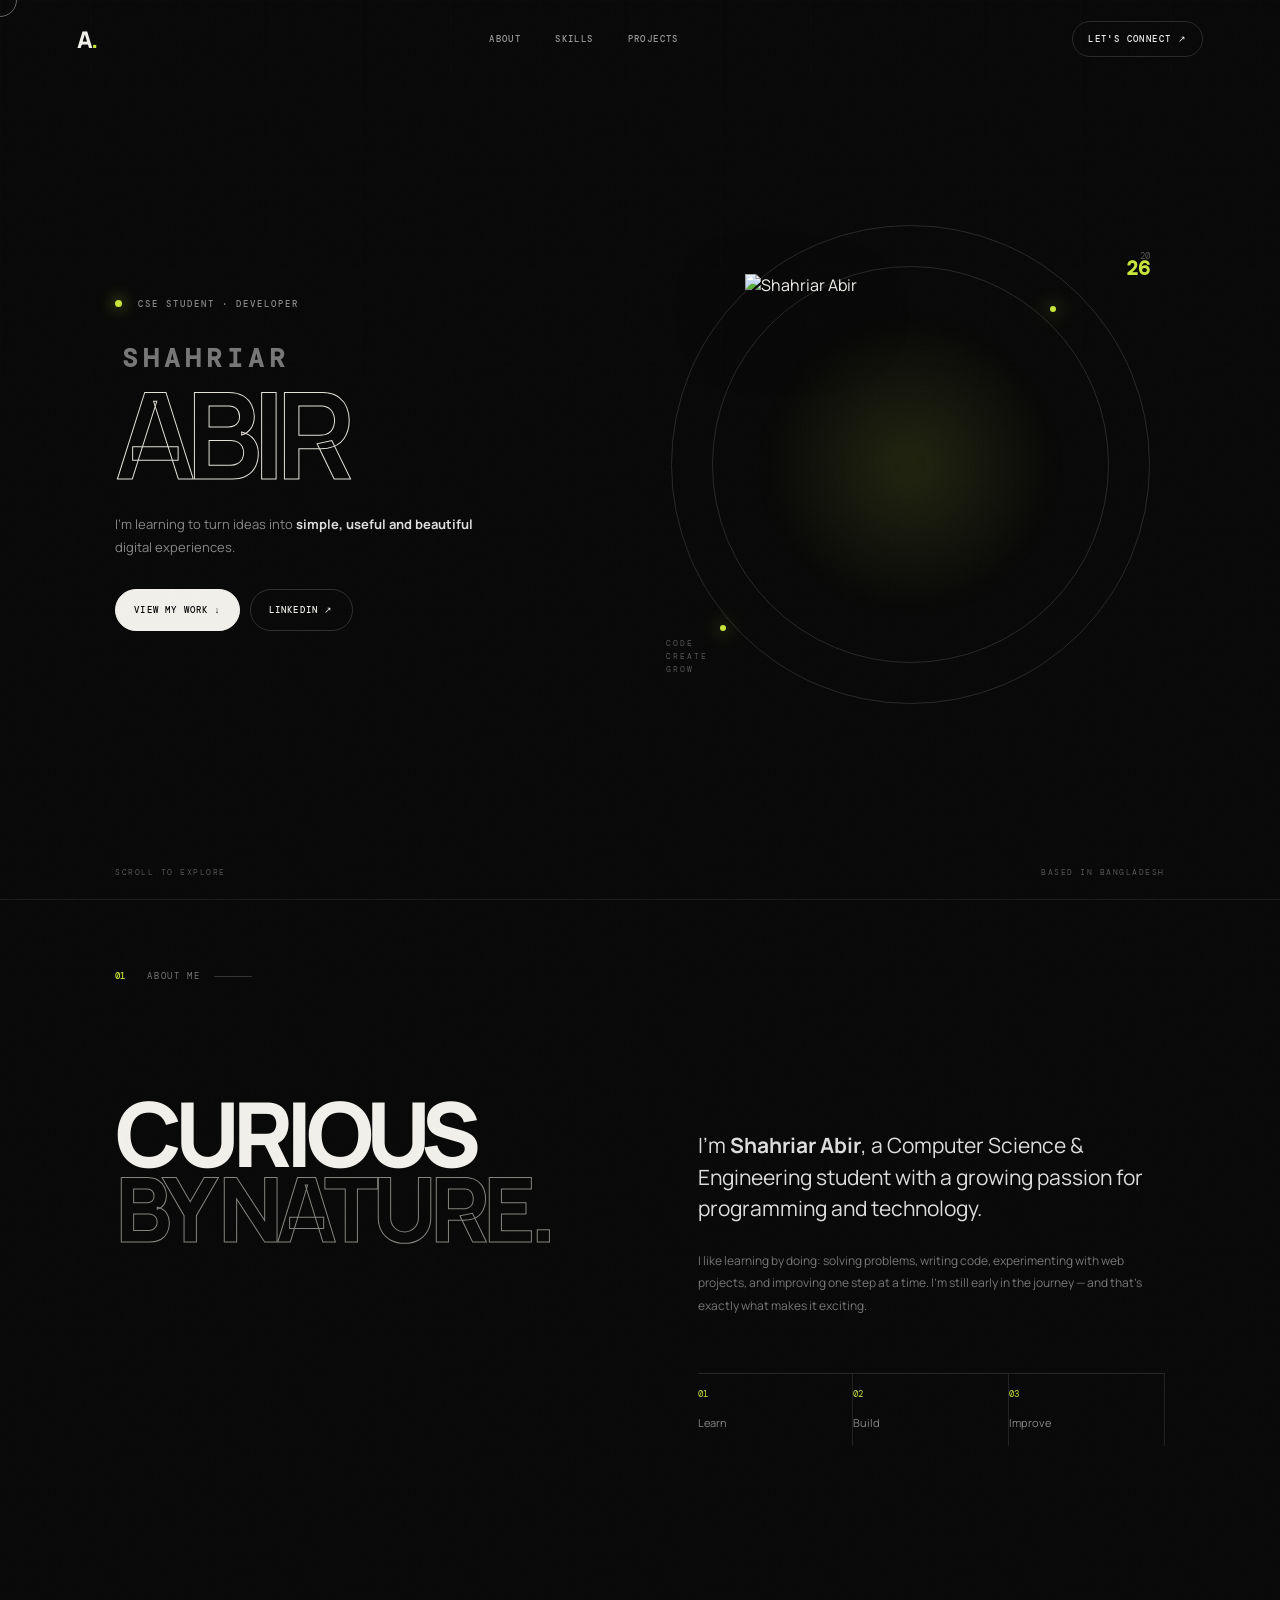
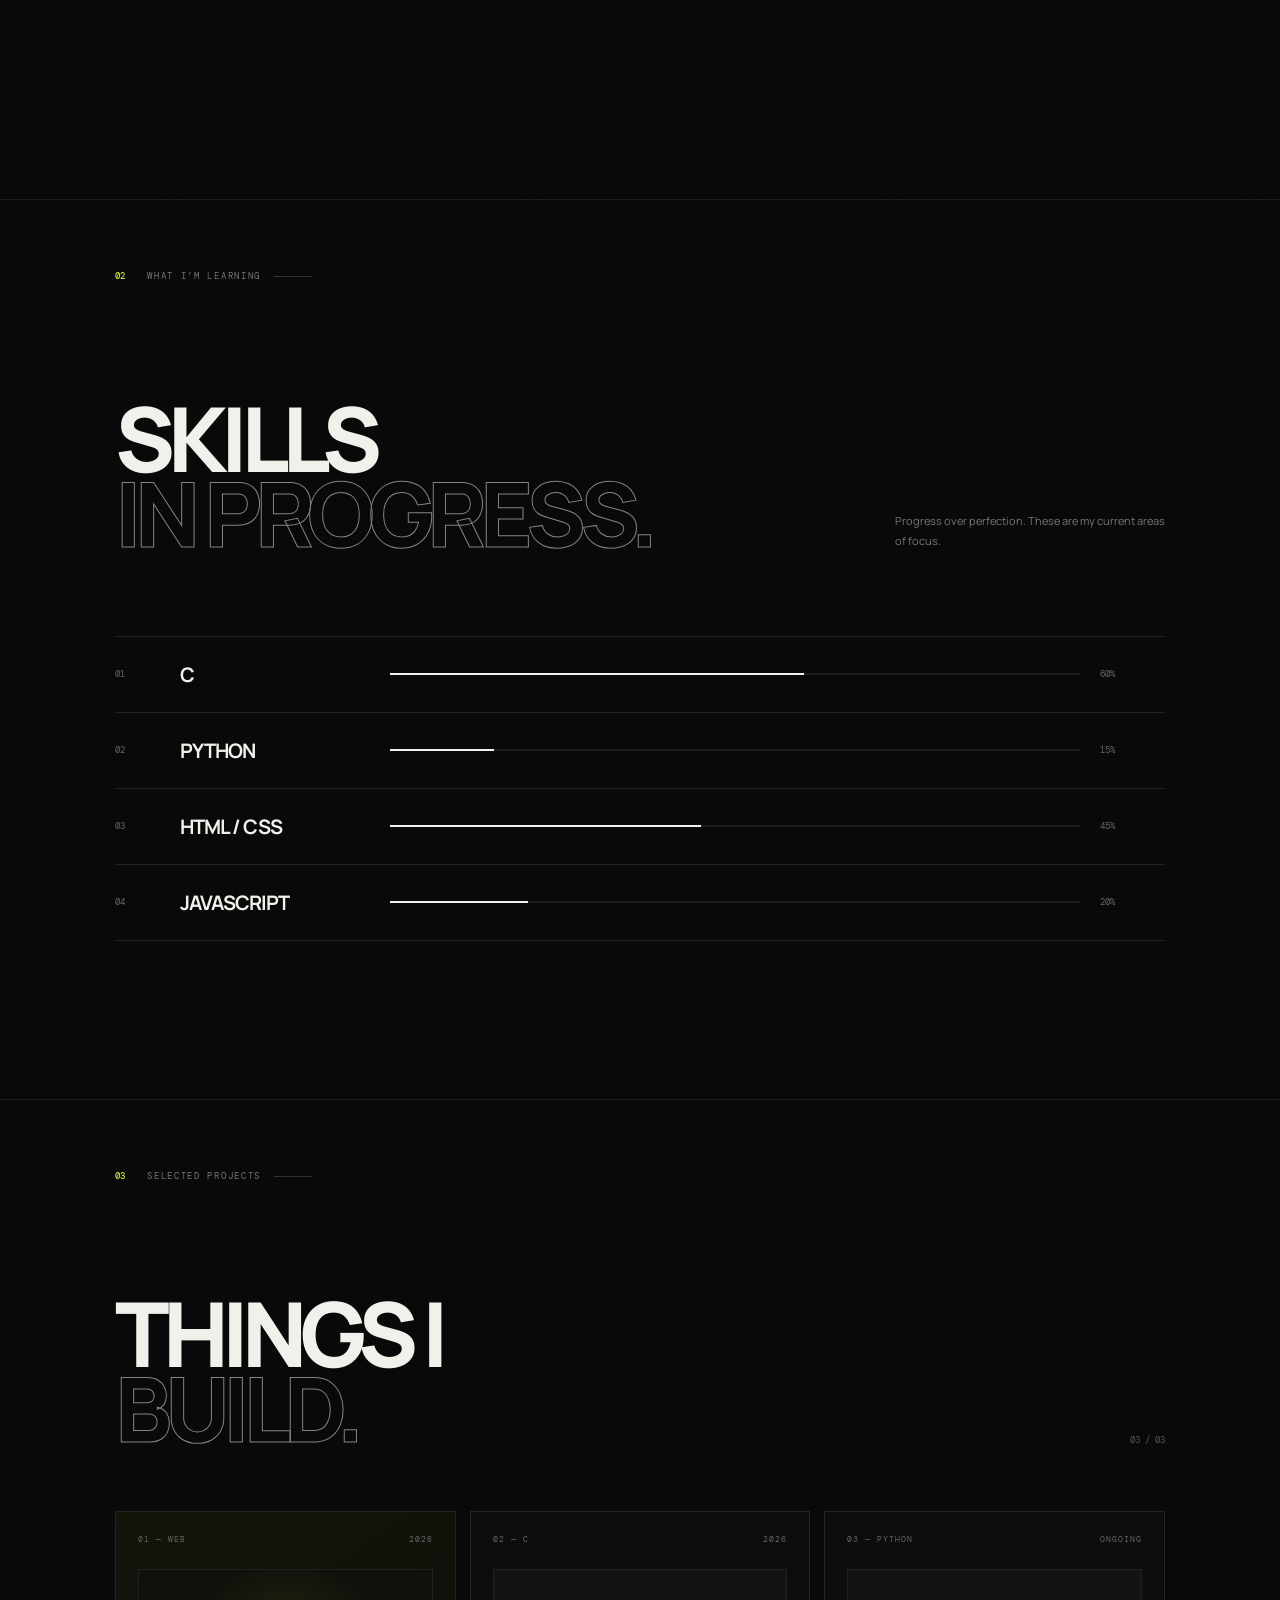
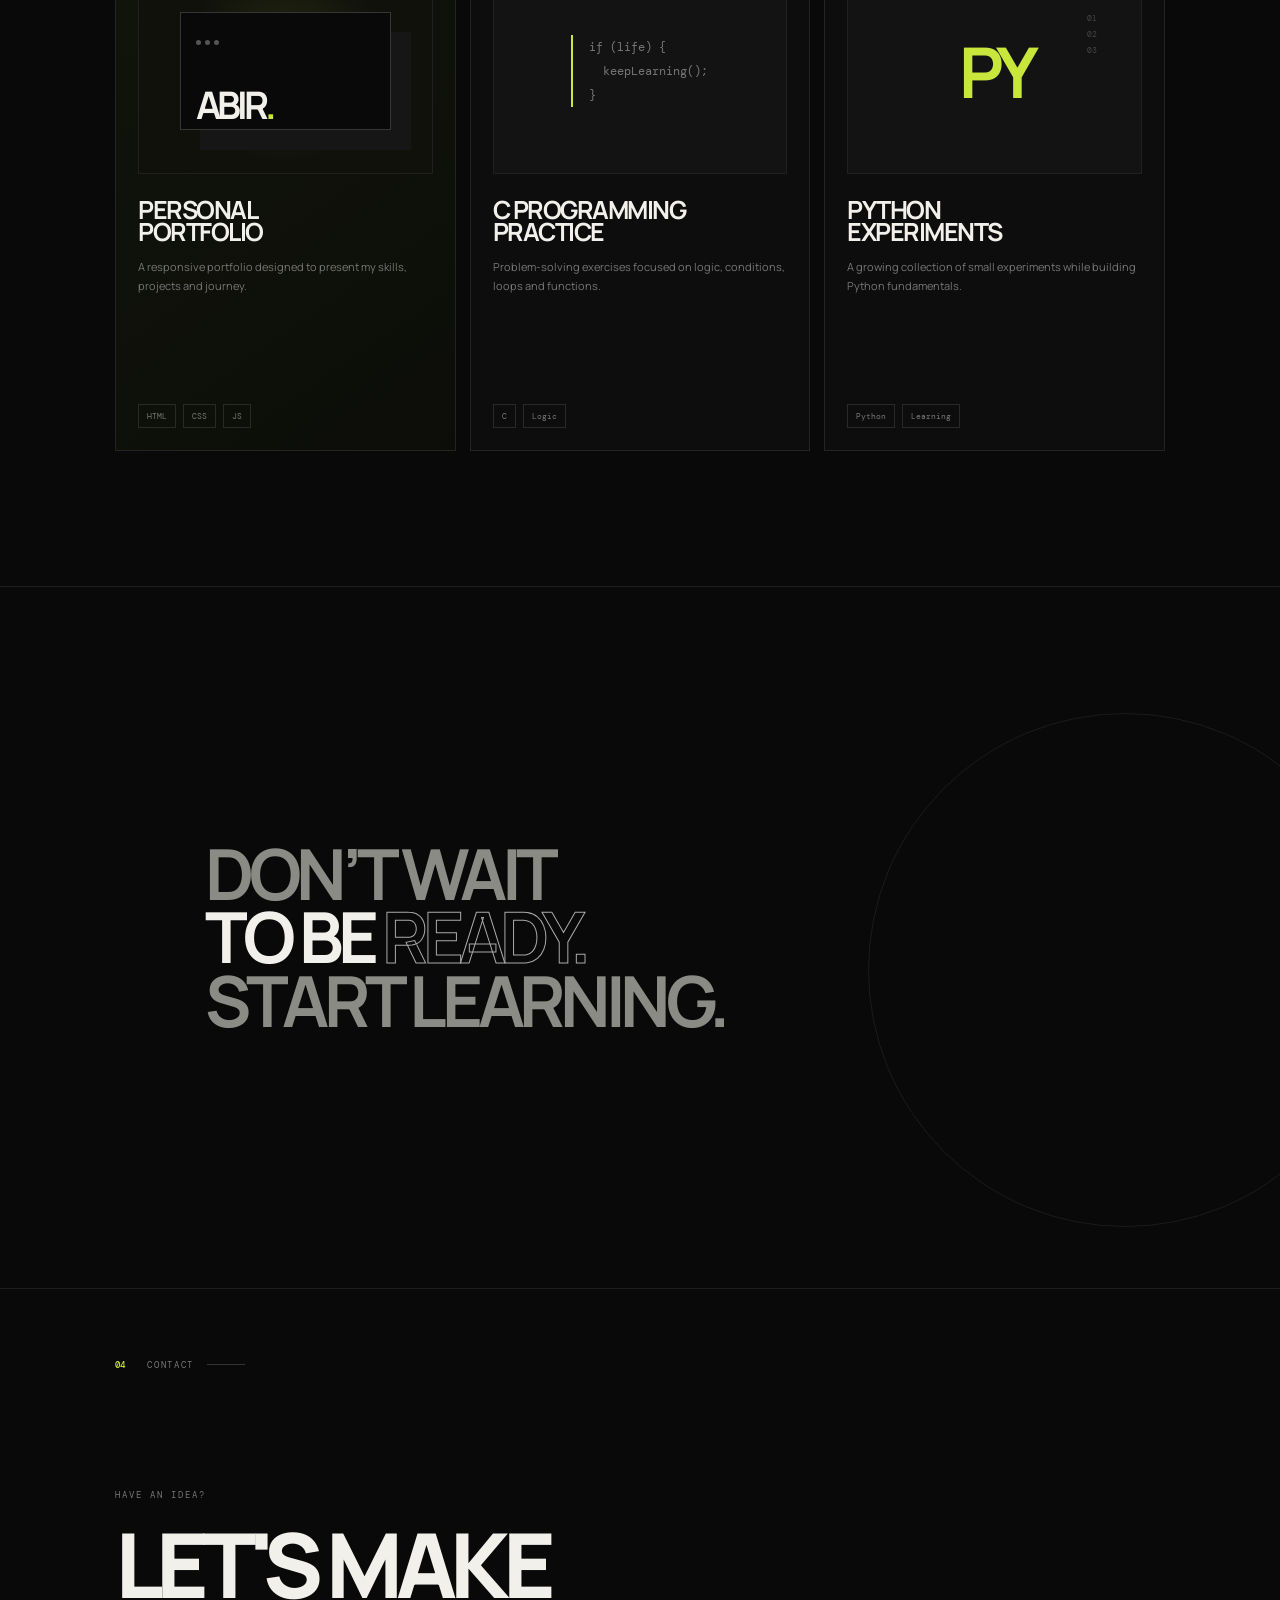
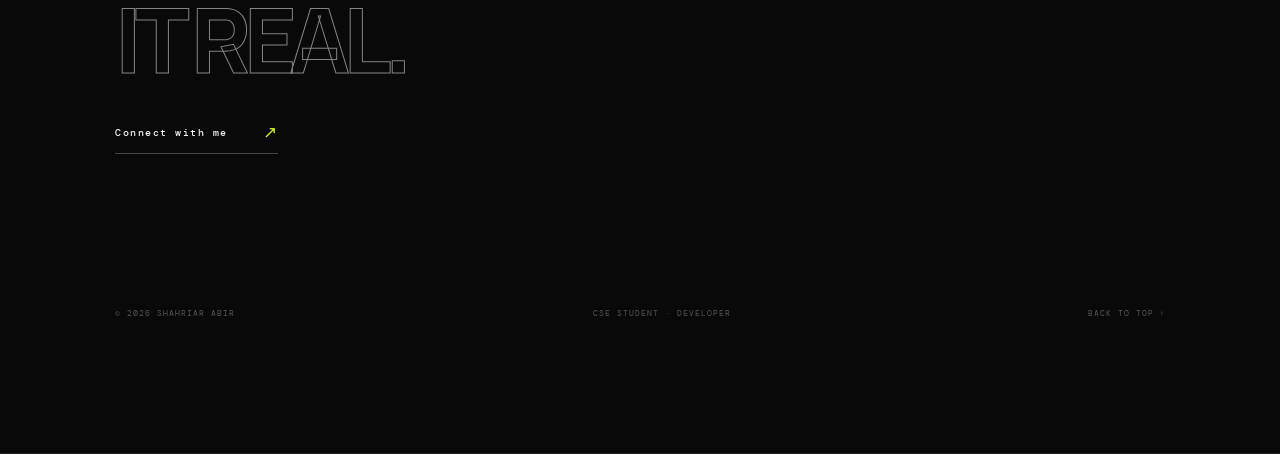
==== commit dd91d37c: "Add files via upload" ====
--- a/index.html
+++ b/index.html
@@ -1,92 +1,117 @@
-<!DOCTYPE html>
+<!doctype html>
 <html lang="en">
 <head>
-<meta charset="UTF-8">
-<meta name="viewport" content="width=device-width,initial-scale=1.0">
-<meta name="description" content="Shahriar Abir — CSE Student & Developer">
-<title>ABIR — CSE Student</title>
+<meta charset="utf-8">
+<meta name="viewport" content="width=device-width, initial-scale=1">
+<title>Shahriar Abir — CSE Student</title>
+<meta name="description" content="Shahriar Abir — Computer Science & Engineering student and aspiring developer.">
 <link rel="preconnect" href="https://fonts.googleapis.com">
 <link rel="preconnect" href="https://fonts.gstatic.com" crossorigin>
-<link href="https://fonts.googleapis.com/css2?family=DM+Mono:wght@300;400;500&family=Manrope:wght@400;500;600;700;800&display=swap" rel="stylesheet">
+<link href="https://fonts.googleapis.com/css2?family=DM+Mono:wght@400;500&family=Manrope:wght@400;500;600;700;800&display=swap" rel="stylesheet">
 <link rel="stylesheet" href="style.css">
 </head>
 <body>
+<div class="loader"><div class="loader-name">ABIR<span>.</span></div><div class="loader-bar"><i></i></div></div>
 <div class="grain"></div>
-<div class="progress"></div>
+<div class="cursor"></div>
 
-<header>
-  <a href="#home" class="logo">ABIR<span>•</span></a>
-  <nav>
-    <a href="#about">ABOUT</a><a href="#skills">SKILLS</a><a href="#work">WORK</a><a href="#contact">CONTACT</a>
-  </nav>
-  <a class="top-link" href="https://www.linkedin.com/in/shahriar-abir-127024405/" target="_blank" rel="noreferrer">LINKEDIN ↗</a>
+<header class="header">
+  <a class="logo" href="#home">A<span>.</span></a>
+  <nav><a href="#about">About</a><a href="#skills">Skills</a><a href="#projects">Projects</a></nav>
+  <a class="contact-pill" href="https://www.linkedin.com/in/shahriar-abir-127024405/" target="_blank" rel="noreferrer">Let's connect ↗</a>
 </header>
 
 <main>
 <section id="home" class="hero">
-  <div class="hero-bg-word">ABIR</div>
-  <div class="hero-copy reveal">
-    <div class="eyebrow"><i></i> CSE STUDENT / DEVELOPER</div>
-    <h1>SHAHRIAR<br><span>ABIR</span></h1>
-    <p>Learning. Building. Becoming better — one line of code at a time.</p>
-    <div class="hero-buttons"><a class="pill light" href="#work">VIEW MY WORK ↓</a><a class="pill" href="#contact">LET'S CONNECT ↗</a></div>
+  <div class="hero-grid"></div>
+  <div class="hero-copy">
+    <div class="eyebrow"><span></span> CSE STUDENT · DEVELOPER</div>
+    <h1><small>SHAHRIAR</small><strong>ABIR</strong></h1>
+    <p class="hero-intro">I’m learning to turn ideas into <b>simple, useful and beautiful</b> digital experiences.</p>
+    <div class="hero-actions">
+      <a class="btn primary" href="#projects">View my work <span>↓</span></a>
+      <a class="btn ghost" href="https://www.linkedin.com/in/shahriar-abir-127024405/" target="_blank" rel="noreferrer">LinkedIn ↗</a>
+    </div>
   </div>
-  <div class="hero-photo reveal delay">
-    <div class="photo-ring"></div>
-    <div class="photo-frame"><img src="assets/profile.jpg" alt="Shahriar Abir"></div>
-    <div class="photo-tag"><b>01</b><span>PORTFOLIO<br>2026</span></div>
-    <div class="photo-note">CURIOSITY<br>OVER COMFORT</div>
+  <div class="hero-person">
+    <div class="halo"></div>
+    <div class="photo"><img src="assets/profile.png" alt="Shahriar Abir"></div>
+    <div class="orbit orbit1"></div><div class="orbit orbit2"></div>
+    <div class="year">20<br><b>26</b></div>
+    <div class="side-note">CODE<br>CREATE<br>GROW</div>
   </div>
-  <div class="hero-bottom"><span>BASED IN BANGLADESH</span><span>SCROLL TO EXPLORE ↓</span></div>
+  <div class="hero-foot"><span>SCROLL TO EXPLORE</span><span>BASED IN BANGLADESH</span></div>
 </section>
 
 <section id="about" class="section about">
-  <div class="label">01 / ABOUT</div>
-  <div class="split">
-    <div class="reveal"><p class="kicker">WHO I AM</p><h2>NOT JUST<br>A <em>STUDENT.</em></h2></div>
-    <div class="about-copy reveal delay">
-      <p class="lead">I’m Shahriar Abir, a Computer Science & Engineering student who enjoys learning through code and real projects.</p>
-      <p>I’m currently strengthening my programming fundamentals, exploring web development and practicing problem solving. The goal is simple: keep learning, keep building, and make every project a little better than the last.</p>
-      <div class="about-meta"><span>2025—26</span><span>CSE</span><span>LEARNING MODE: ON</span></div>
+  <div class="section-no">01</div>
+  <div class="section-title"><span>ABOUT ME</span><i></i></div>
+  <div class="about-grid">
+    <div class="big-heading reveal">CURIOUS<br><em>BY NATURE.</em></div>
+    <div class="about-text reveal delay">
+      <p class="lead">I’m <b>Shahriar Abir</b>, a Computer Science & Engineering student with a growing passion for programming and technology.</p>
+      <p>I like learning by doing: solving problems, writing code, experimenting with web projects, and improving one step at a time. I’m still early in the journey — and that’s exactly what makes it exciting.</p>
+      <div class="about-stats"><div><b>01</b><span>Learn</span></div><div><b>02</b><span>Build</span></div><div><b>03</b><span>Improve</span></div></div>
     </div>
   </div>
 </section>
 
 <section id="skills" class="section skills">
-  <div class="label">02 / SKILLS</div>
-  <div class="skills-top reveal"><div><p class="kicker">CURRENT STACK</p><h2>STAY<br><em>CURIOUS.</em></h2></div><p>These are my current learning areas. Percentages represent my present confidence, not a limit.</p></div>
-  <div class="skill-table">
-    <div class="skill reveal"><span>01</span><strong>C</strong><div class="track"><i style="--w:60%"></i></div><b>60%</b></div>
-    <div class="skill reveal"><span>02</span><strong>PYTHON</strong><div class="track"><i style="--w:15%"></i></div><b>15%</b></div>
-    <div class="skill reveal"><span>03</span><strong>HTML / CSS</strong><div class="track"><i style="--w:40%"></i></div><b>40%</b></div>
-    <div class="skill reveal"><span>04</span><strong>JAVASCRIPT</strong><div class="track"><i style="--w:18%"></i></div><b>18%</b></div>
+  <div class="section-no">02</div>
+  <div class="section-title"><span>WHAT I’M LEARNING</span><i></i></div>
+  <div class="skills-head reveal"><h2>SKILLS<br><em>IN PROGRESS.</em></h2><p>Progress over perfection. These are my current areas of focus.</p></div>
+  <div class="skill-list">
+    <div class="skill reveal"><span>01</span><b>C</b><div class="bar"><i style="--w:60%"></i></div><strong>60%</strong></div>
+    <div class="skill reveal"><span>02</span><b>PYTHON</b><div class="bar"><i style="--w:15%"></i></div><strong>15%</strong></div>
+    <div class="skill reveal"><span>03</span><b>HTML / CSS</b><div class="bar"><i style="--w:45%"></i></div><strong>45%</strong></div>
+    <div class="skill reveal"><span>04</span><b>JAVASCRIPT</b><div class="bar"><i style="--w:20%"></i></div><strong>20%</strong></div>
   </div>
 </section>
 
-<section id="work" class="section work">
-  <div class="label">03 / SELECTED WORK</div>
-  <div class="work-head reveal"><h2>BUILDING<br><em>FROM ZERO.</em></h2><span>03 PROJECTS</span></div>
-  <div class="cards">
-    <article class="work-card reveal"><div class="card-top"><span>01 / WEB</span><span>2026</span></div><div class="card-symbol">&lt;/&gt;</div><h3>PERSONAL<br>PORTFOLIO</h3><p>A responsive personal site designed as an interactive introduction to my work and journey.</p><a href="#contact">EXPLORE ↗</a></article>
-    <article class="work-card accent reveal delay"><div class="card-top"><span>02 / C</span><span>2026</span></div><div class="card-symbol">C</div><h3>PROGRAMMING<br>PRACTICE</h3><p>Logic, conditions, loops, functions and problem-solving exercises while building strong C fundamentals.</p><a href="#contact">EXPLORE ↗</a></article>
-    <article class="work-card reveal"><div class="card-top"><span>03 / PYTHON</span><span>ONGOING</span></div><div class="card-symbol">PY</div><h3>PYTHON<br>EXPERIMENTS</h3><p>A growing space for small experiments and projects as I learn Python step by step.</p><a href="#contact">EXPLORE ↗</a></article>
+<section id="projects" class="section projects">
+  <div class="section-no">03</div>
+  <div class="section-title"><span>SELECTED PROJECTS</span><i></i></div>
+  <div class="projects-head reveal"><h2>THINGS I<br><em>BUILD.</em></h2><span>03 / 03</span></div>
+  <div class="project-grid">
+    <article class="project featured reveal">
+      <div class="project-meta"><span>01 — WEB</span><span>2026</span></div>
+      <div class="project-art"><div class="window"><i></i><i></i><i></i><b>ABIR<span>.</span></b></div></div>
+      <h3>PERSONAL<br>PORTFOLIO</h3>
+      <p>A responsive portfolio designed to present my skills, projects and journey.</p>
+      <div class="tags"><span>HTML</span><span>CSS</span><span>JS</span></div>
+    </article>
+    <article class="project reveal delay">
+      <div class="project-meta"><span>02 — C</span><span>2026</span></div>
+      <div class="project-art code-art"><div>if (life) {<br>&nbsp;&nbsp;keepLearning();<br>}</div></div>
+      <h3>C PROGRAMMING<br>PRACTICE</h3>
+      <p>Problem-solving exercises focused on logic, conditions, loops and functions.</p>
+      <div class="tags"><span>C</span><span>Logic</span></div>
+    </article>
+    <article class="project reveal delay2">
+      <div class="project-meta"><span>03 — PYTHON</span><span>ONGOING</span></div>
+      <div class="project-art py-art"><b>PY</b><span>01<br>02<br>03</span></div>
+      <h3>PYTHON<br>EXPERIMENTS</h3>
+      <p>A growing collection of small experiments while building Python fundamentals.</p>
+      <div class="tags"><span>Python</span><span>Learning</span></div>
+    </article>
   </div>
 </section>
 
-<section class="statement">
-  <div class="statement-small reveal">THE JOURNEY IS</div>
-  <h2 class="reveal delay">JUST<br><span>STARTING.</span></h2>
-  <p class="reveal delay2">There’s a lot more to learn. That’s the fun part.</p>
+<section class="quote">
+  <div class="quote-line">DON’T WAIT</div>
+  <div class="quote-big">TO BE <em>READY.</em></div>
+  <div class="quote-line">START LEARNING.</div>
 </section>
 
 <section id="contact" class="section contact">
-  <div class="label">04 / CONTACT</div>
+  <div class="section-no">04</div>
+  <div class="section-title"><span>CONTACT</span><i></i></div>
   <div class="contact-main reveal">
-    <p class="kicker">LET'S TALK</p>
-    <h2>HAVE AN<br><em>IDEA?</em></h2>
-    <a class="contact-button" href="https://www.linkedin.com/in/shahriar-abir-127024405/" target="_blank" rel="noreferrer">CONNECT WITH ME <span>↗</span></a>
+    <p>HAVE AN IDEA?</p>
+    <h2>LET'S MAKE<br><em>IT REAL.</em></h2>
+    <a class="big-link" href="https://www.linkedin.com/in/shahriar-abir-127024405/" target="_blank" rel="noreferrer">Connect with me <span>↗</span></a>
   </div>
-  <footer><span>© 2026 ABIR</span><span>CSE STUDENT / DEVELOPER</span><a href="#home">BACK TO TOP ↑</a></footer>
+  <footer><span>© 2026 SHAHRIAR ABIR</span><span>CSE STUDENT · DEVELOPER</span><a href="#home">BACK TO TOP ↑</a></footer>
 </section>
 </main>
 <script src="script.js"></script>
--- a/style.css
+++ b/style.css
@@ -1 +1 @@
-*{box-sizing:border-box;margin:0;padding:0}html{scroll-behavior:smooth}body{background:#080808;color:#f5f4ef;font-family:Manrope,Arial,sans-serif;overflow-x:hidden}body:after{content:"";position:fixed;inset:0;pointer-events:none;background:radial-gradient(circle at 78% 28%,rgba(255,255,255,.055),transparent 25%),radial-gradient(circle at 10% 80%,rgba(205,255,52,.035),transparent 24%);z-index:-2}.grain{position:fixed;inset:-100%;z-index:30;pointer-events:none;opacity:.028;background-image:url("data:image/svg+xml,%3Csvg xmlns='http://www.w3.org/2000/svg' width='160' height='160'%3E%3Cfilter id='x'%3E%3CfeTurbulence baseFrequency='.85' numOctaves='4' stitchTiles='stitch'/%3E%3C/filter%3E%3Crect width='100%25' height='100%25' filter='url(%23x)'/%3E%3C/svg%3E");animation:g .18s steps(2) infinite}@keyframes g{0%{transform:translate(0,0)}25%{transform:translate(2%,-1%)}50%{transform:translate(-1%,2%)}75%{transform:translate(1%,1%)}100%{transform:translate(0,0)}}a{color:inherit;text-decoration:none}header{position:fixed;top:0;left:0;right:0;height:82px;padding:0 5vw;display:flex;align-items:center;justify-content:space-between;z-index:20;transition:.35s}header.sticky{background:rgba(8,8,8,.8);backdrop-filter:blur(18px);border-bottom:1px solid #202020}.logo{font-weight:800;font-size:21px;letter-spacing:-1px}.logo span{color:#d9ff43;margin-left:3px}nav{display:flex;gap:30px;font:500 10px "DM Mono";letter-spacing:1.5px;color:#888}nav a:hover{color:#fff}.top-link{font:400 9px "DM Mono";letter-spacing:1.5px;border:1px solid #292929;border-radius:100px;padding:11px 14px}.section,.hero{position:relative;min-height:100vh;border-bottom:1px solid #1b1b1b;padding:130px 8vw}.hero{height:100vh;min-height:700px;display:grid;grid-template-columns:1fr 1fr;align-items:center;padding-top:90px;overflow:hidden}.hero-bg-word{position:absolute;left:4vw;bottom:-4vw;font-size:25vw;font-weight:800;line-height:.7;letter-spacing:-.1em;color:#0d0d0d;z-index:-1}.eyebrow,.kicker,.label{font:400 10px "DM Mono";letter-spacing:2px;color:#85857e}.eyebrow i{display:inline-block;width:7px;height:7px;border-radius:50%;background:#d9ff43;box-shadow:0 0 14px #d9ff43;margin-right:9px}.hero h1{font-size:clamp(64px,9vw,145px);line-height:.82;letter-spacing:-.08em;margin:32px 0 32px}.hero h1 span{color:transparent;-webkit-text-stroke:1px #8d8d88}.hero-copy>p{max-width:370px;color:#8d8d88;font-size:14px;line-height:1.7}.hero-buttons{display:flex;gap:10px;margin-top:32px}.pill{border:1px solid #303030;border-radius:100px;padding:14px 18px;font:500 9px "DM Mono";letter-spacing:1px}.pill.light{background:#f4f3ee;color:#080808;border-color:#f4f3ee}.hero-photo{position:relative;height:650px;display:grid;place-items:center}.photo-ring{position:absolute;width:92%;aspect-ratio:1;border:1px solid #242424;border-radius:50%;animation:rotate 22s linear infinite}.photo-ring:after{content:"";position:absolute;top:4%;right:17%;width:6px;height:6px;border-radius:50%;background:#d9ff43;box-shadow:0 0 18px #d9ff43}@keyframes rotate{to{transform:rotate(360deg)}}.photo-frame{width:min(64%,430px);aspect-ratio:1/1.15;border-radius:48% 48% 12px 12px;overflow:hidden;border:1px solid #333;box-shadow:0 35px 100px #000;transform:rotate(2deg);transition:.6s}.photo-frame:hover{transform:rotate(0) scale(1.02)}.photo-frame img{width:100%;height:100%;object-fit:cover}.photo-tag{position:absolute;left:4%;bottom:17%;display:flex;gap:15px;align-items:center;background:#101010;border:1px solid #2b2b2b;padding:14px 17px;font:400 9px "DM Mono";letter-spacing:1px}.photo-tag b{color:#d9ff43;font-size:13px}.photo-note{position:absolute;right:2%;top:18%;font:400 9px "DM Mono";line-height:1.5;letter-spacing:1.5px;color:#666}.hero-bottom{position:absolute;bottom:28px;left:8vw;right:8vw;display:flex;justify-content:space-between;color:#555;font:400 8px "DM Mono";letter-spacing:1.5px}.label{position:absolute;top:68px;left:8vw}.split{padding-top:70px;display:grid;grid-template-columns:1fr 1fr;gap:10vw}.about h2,.skills h2,.work h2,.contact h2{font-size:clamp(55px,7vw,105px);line-height:.85;letter-spacing:-.075em;margin-top:25px}.about h2 em,.skills h2 em,.work h2 em,.contact h2 em{font-style:normal;color:transparent;-webkit-text-stroke:1px #85857e}.about-copy{padding-top:38px}.lead{font-size:22px;line-height:1.45;color:#ddd;max-width:560px;margin-bottom:28px}.about-copy>p:not(.lead){font-size:13px;color:#777;line-height:1.9;max-width:540px}.about-meta{display:flex;gap:35px;margin-top:55px;padding-top:15px;border-top:1px solid #242424;font:400 9px "DM Mono";color:#777}.about-meta span:first-child{color:#d9ff43}.skills-top{display:flex;justify-content:space-between;align-items:end;padding-top:65px;margin-bottom:90px}.skills-top>p{max-width:280px;color:#777;font-size:11px;line-height:1.8}.skill{display:grid;grid-template-columns:45px 190px 1fr 80px;gap:20px;align-items:center;border-top:1px solid #242424;padding:24px 0}.skill:last-child{border-bottom:1px solid #242424}.skill>span,.skill>b{font:400 9px "DM Mono";color:#666}.skill strong{font-size:20px;letter-spacing:-1px}.track{height:2px;background:#1d1d1d}.track i{display:block;height:100%;width:var(--w);background:#eee;transform-origin:left;transition:1.3s cubic-bezier(.16,1,.3,1)}.skill>b{text-align:right}.work-head{display:flex;justify-content:space-between;align-items:end;padding-top:60px;margin-bottom:70px}.work-head>span{font:400 9px "DM Mono";color:#666}.cards{display:grid;grid-template-columns:repeat(3,1fr);gap:14px}.work-card{min-height:450px;border:1px solid #242424;padding:24px;display:flex;flex-direction:column;position:relative;overflow:hidden;background:linear-gradient(145deg,#101010,#090909);transition:.45s}.work-card:hover{transform:translateY(-10px);border-color:#454545}.work-card.accent{background:linear-gradient(145deg,#15180d,#0b0c08)}.card-top{display:flex;justify-content:space-between;font:400 8px "DM Mono";color:#666;letter-spacing:1px}.card-symbol{font:700 42px "DM Mono";color:#d9ff43;margin-top:70px}.work-card h3{font-size:28px;line-height:.9;letter-spacing:-.06em;margin:18px 0}.work-card p{font-size:11px;color:#777;line-height:1.75;max-width:310px}.work-card>a{margin-top:auto;font:500 9px "DM Mono";letter-spacing:1.5px;color:#aaa}.statement{min-height:90vh;border-bottom:1px solid #1b1b1b;display:flex;flex-direction:column;justify-content:center;padding:130px 16vw;position:relative;overflow:hidden}.statement:before{content:"";position:absolute;width:45vw;height:45vw;border:1px solid #1d1d1d;border-radius:50%;right:-12vw;top:15%;opacity:.7}.statement-small{font:400 10px "DM Mono";letter-spacing:2px;color:#666}.statement h2{font-size:clamp(70px,11vw,170px);line-height:.78;letter-spacing:-.09em;margin:25px 0;position:relative}.statement h2 span{color:transparent;-webkit-text-stroke:1px #888}.statement p{color:#777;font-size:12px;position:relative}.contact{min-height:88vh;display:flex;flex-direction:column;justify-content:space-between}.contact-main{padding-top:65px}.contact-button{display:inline-flex;align-items:center;gap:35px;margin-top:45px;border-bottom:1px solid #555;padding-bottom:10px;font:500 10px "DM Mono";letter-spacing:1.5px}.contact-button span{color:#d9ff43;font-size:16px}.contact footer{display:flex;justify-content:space-between;color:#555;font:400 8px "DM Mono";letter-spacing:1px}.reveal{opacity:0;transform:translateY(40px);transition:opacity .9s ease,transform .9s cubic-bezier(.16,1,.3,1)}.reveal.visible{opacity:1;transform:none}.delay{transition-delay:.14s}.delay2{transition-delay:.28s}.progress{position:fixed;top:0;left:0;height:2px;background:#d9ff43;width:0;z-index:40;box-shadow:0 0 12px #d9ff43}@media(max-width:800px){header{height:68px;padding:0 6vw}nav{display:none}.section,.hero{padding-left:6vw;padding-right:6vw}.hero{height:auto;min-height:100vh;display:block;padding-top:120px}.hero h1{font-size:22vw;margin:28px 0}.hero-photo{height:430px;margin-top:30px}.photo-frame{width:63%}.photo-tag{left:0;bottom:8%}.photo-note{right:0;top:12%}.hero-bottom{left:6vw;right:6vw;bottom:20px}.hero-bottom span:first-child{display:none}.label{left:6vw;top:53px}.split{grid-template-columns:1fr;gap:30px;padding-top:55px}.about h2,.skills h2,.work h2,.contact h2{font-size:16vw}.lead{font-size:19px}.skills-top,.work-head{display:block;padding-top:55px;margin-bottom:55px}.skills-top>p{margin-top:25px}.skill{grid-template-columns:32px 1fr 60px;gap:12px}.skill .track{grid-column:2 / 4;grid-row:2}.skill>b{grid-column:3;grid-row:1}.cards{grid-template-columns:1fr}.work-card{min-height:380px}.statement{padding:120px 9vw;min-height:75vh}.statement h2{font-size:20vw}.contact footer{flex-direction:column;gap:13px}.top-link{padding:9px 11px;font-size:8px}}
+*{box-sizing:border-box;margin:0;padding:0}html{scroll-behavior:smooth}body{background:#090909;color:#f2f0eb;font-family:Manrope,Arial,sans-serif;overflow-x:hidden}.grain{position:fixed;inset:-100%;z-index:100;pointer-events:none;opacity:.025;background-image:url("data:image/svg+xml,%3Csvg xmlns='http://www.w3.org/2000/svg' width='180' height='180'%3E%3Cfilter id='n'%3E%3CfeTurbulence baseFrequency='.8' numOctaves='4'/%3E%3C/filter%3E%3Crect width='100%25' height='100%25' filter='url(%23n)'/%3E%3C/svg%3E");animation:noise .15s steps(2) infinite}@keyframes noise{to{transform:translate(2%,-1%)}}a{color:inherit;text-decoration:none}.loader{position:fixed;inset:0;background:#090909;z-index:200;display:grid;place-content:center;gap:25px;animation:loaderOut .7s 1.6s forwards}.loader-name{font:800 42px Manrope;letter-spacing:-3px}.loader-name span,.logo span,.window b span{color:#c8e63c}.loader-bar{width:160px;height:1px;background:#252525;overflow:hidden}.loader-bar i{display:block;height:100%;background:#c8e63c;animation:load 1.4s ease forwards}@keyframes load{from{width:0}to{width:100%}}@keyframes loaderOut{to{opacity:0;visibility:hidden;pointer-events:none}}.header{position:fixed;z-index:50;top:0;left:0;right:0;height:78px;padding:0 6vw;display:flex;justify-content:space-between;align-items:center;transition:.35s}.header.scrolled{background:rgba(9,9,9,.8);backdrop-filter:blur(16px);border-bottom:1px solid #202020}.logo{font-size:23px;font-weight:800;letter-spacing:-2px}.header nav{display:flex;gap:34px}.header nav a,.contact-pill{font:500 9px "DM Mono";letter-spacing:1.4px;color:#999;text-transform:uppercase}.header nav a:hover{color:#fff}.contact-pill{border:1px solid #2b2b2b;padding:11px 15px;border-radius:50px;color:#eee}.hero{height:100vh;min-height:720px;position:relative;display:grid;grid-template-columns:1.03fr .97fr;align-items:center;padding:80px 9vw 50px;border-bottom:1px solid #1d1d1d;overflow:hidden}.hero-grid{position:absolute;inset:0;background-image:linear-gradient(#151515 1px,transparent 1px),linear-gradient(90deg,#151515 1px,transparent 1px);background-size:90px 90px;opacity:.18;mask-image:linear-gradient(to bottom,black,transparent 80%)}.hero-copy{position:relative;z-index:2}.eyebrow{font:500 9px "DM Mono";letter-spacing:2px;color:#888}.eyebrow span{display:inline-block;width:7px;height:7px;border-radius:50%;background:#c8e63c;box-shadow:0 0 15px #c8e63c;margin-right:9px}.hero h1{margin:32px 0;font-size:clamp(68px,9.4vw,145px);line-height:.78;letter-spacing:-.085em}.hero h1 small{display:block;font:800 clamp(18px,2vw,30px) "DM Mono";letter-spacing:5px;color:#777;margin:0 0 12px 7px}.hero h1 strong{display:block}.hero h1 strong{color:transparent;-webkit-text-stroke:1px #e4e1d9}.hero-intro{max-width:390px;color:#888;font-size:13px;line-height:1.8}.hero-intro b{color:#ddd}.hero-actions{display:flex;gap:10px;margin-top:30px}.btn{font:500 9px "DM Mono";letter-spacing:1.2px;text-transform:uppercase;border-radius:50px;padding:14px 18px;border:1px solid #303030}.btn.primary{background:#f2f0eb;color:#090909;border-color:#f2f0eb}.hero-person{height:640px;position:relative;display:grid;place-items:center}.halo{position:absolute;width:66%;aspect-ratio:1;border-radius:50%;background:radial-gradient(circle,rgba(200,230,60,.13),transparent 62%);filter:blur(10px)}.photo{position:relative;z-index:2;width:min(65%,430px);aspect-ratio:1/1.15;display:grid;place-items:end center}.photo img{width:100%;height:100%;object-fit:contain;filter:drop-shadow(0 30px 35px rgba(0,0,0,.55));transition:.5s}.photo:hover img{transform:translateY(-8px)}.orbit{position:absolute;border:1px solid #292929;border-radius:50%;width:78%;aspect-ratio:1;animation:spin 20s linear infinite}.orbit:after{content:"";position:absolute;width:6px;height:6px;border-radius:50%;background:#c8e63c;box-shadow:0 0 18px #c8e63c}.orbit1:after{top:10%;right:13%}.orbit2{width:94%;animation-direction:reverse;animation-duration:30s}.orbit2:after{bottom:15%;left:10%}@keyframes spin{to{transform:rotate(360deg)}}.year{position:absolute;right:3%;top:17%;font:400 9px "DM Mono";line-height:.8;color:#555;text-align:right}.year b{font-size:20px;color:#c8e63c}.side-note{position:absolute;left:2%;bottom:17%;font:400 8px "DM Mono";line-height:1.6;letter-spacing:2px;color:#555}.hero-foot{position:absolute;left:9vw;right:9vw;bottom:22px;display:flex;justify-content:space-between;color:#555;font:400 8px "DM Mono";letter-spacing:1.5px}.section{position:relative;min-height:100vh;padding:135px 9vw;border-bottom:1px solid #1d1d1d}.section-no{position:absolute;top:70px;left:9vw;font:500 9px "DM Mono";color:#c8e63c}.section-title{position:absolute;top:70px;left:calc(9vw + 32px);display:flex;align-items:center;gap:13px;font:400 9px "DM Mono";letter-spacing:1.7px;color:#777}.section-title i{width:38px;height:1px;background:#333}.about-grid{padding-top:60px;display:grid;grid-template-columns:1fr 1fr;gap:9vw}.big-heading,.skills h2,.projects h2,.contact h2{font-size:clamp(55px,7vw,105px);line-height:.84;letter-spacing:-.08em;font-weight:800}.big-heading em,.skills h2 em,.projects h2 em,.contact h2 em{font-style:normal;color:transparent;-webkit-text-stroke:1px #85857f}.about-text{padding-top:35px;max-width:550px}.about-text .lead{font-size:21px;line-height:1.5;color:#ddd;margin-bottom:25px}.about-text p:not(.lead){font-size:12px;color:#777;line-height:1.9}.about-stats{display:grid;grid-template-columns:repeat(3,1fr);margin-top:55px;border-top:1px solid #272727}.about-stats div{padding:14px 0;border-right:1px solid #222}.about-stats b{display:block;font:400 9px "DM Mono";color:#c8e63c;margin-bottom:10px}.about-stats span{font-size:11px;color:#888}.skills-head{display:flex;justify-content:space-between;align-items:end;padding-top:65px;margin-bottom:85px}.skills-head p{max-width:270px;font-size:11px;line-height:1.8;color:#777}.skill{display:grid;grid-template-columns:45px 190px 1fr 65px;align-items:center;gap:20px;border-top:1px solid #242424;padding:24px 0}.skill:last-child{border-bottom:1px solid #242424}.skill>span,.skill>strong{font:400 9px "DM Mono";color:#666}.skill>b{font-size:20px;letter-spacing:-1px}.bar{height:2px;background:#1f1f1f}.bar i{display:block;height:100%;width:var(--w);background:#f2f0eb;transform-origin:left;transition:1.4s cubic-bezier(.16,1,.3,1)}.projects-head{display:flex;justify-content:space-between;align-items:end;padding-top:60px;margin-bottom:65px}.projects-head>span{font:400 9px "DM Mono";color:#555}.project-grid{display:grid;grid-template-columns:repeat(3,1fr);gap:14px}.project{border:1px solid #242424;background:#0d0d0d;min-height:540px;padding:22px;display:flex;flex-direction:column;transition:.45s;position:relative;overflow:hidden}.project:hover{transform:translateY(-8px);border-color:#444}.project.featured{background:linear-gradient(145deg,#11150a,#0c0d09)}.project-meta{display:flex;justify-content:space-between;font:400 8px "DM Mono";letter-spacing:1px;color:#666}.project-art{height:205px;margin:25px 0;display:grid;place-items:center;background:#131313;border:1px solid #202020;overflow:hidden}.featured .project-art{background:radial-gradient(circle at 50% 45%,rgba(200,230,60,.12),transparent 55%),#10110b}.window{width:72%;height:58%;border:1px solid #363636;background:#090909;box-shadow:20px 20px 0 #161616;position:relative;padding:15px}.window i{display:inline-block;width:5px;height:5px;background:#555;border-radius:50%;margin-right:4px}.window b{display:block;font-size:38px;letter-spacing:-4px;margin-top:28px}.code-art{font:400 12px "DM Mono";line-height:2;color:#777;text-align:left}.code-art div{border-left:2px solid #c8e63c;padding-left:16px}.py-art{position:relative}.py-art b{font-size:70px;letter-spacing:-8px;color:#c8e63c}.py-art span{position:absolute;right:15%;top:20%;font:400 8px "DM Mono";line-height:2;color:#444}.project h3{font-size:25px;line-height:.9;letter-spacing:-.06em}.project p{font-size:11px;line-height:1.75;color:#777;margin-top:13px}.tags{display:flex;gap:7px;margin-top:auto}.tags span{border:1px solid #292929;padding:6px 8px;font:400 8px "DM Mono";color:#777}.quote{min-height:78vh;border-bottom:1px solid #1d1d1d;display:flex;flex-direction:column;justify-content:center;padding:100px 16vw;position:relative;overflow:hidden}.quote:after{content:"";position:absolute;width:40vw;height:40vw;border:1px solid #1b1b1b;border-radius:50%;right:-8vw;top:18%}.quote-line,.quote-big{position:relative;z-index:1;font:700 clamp(35px,5.5vw,82px) Manrope;letter-spacing:-.075em;line-height:.9}.quote-line{color:#8b8b86}.quote-big em{font-style:normal;color:transparent;-webkit-text-stroke:1px #aaa}.contact{min-height:85vh;display:flex;flex-direction:column;justify-content:space-between}.contact-main{padding-top:65px}.contact-main>p{font:400 9px "DM Mono";letter-spacing:2px;color:#777}.contact h2{margin-top:25px}.big-link{display:inline-flex;gap:35px;align-items:center;margin-top:45px;border-bottom:1px solid #444;padding-bottom:10px;font:500 10px "DM Mono";letter-spacing:1.5px}.big-link span{color:#c8e63c;font-size:17px}.contact footer{display:flex;justify-content:space-between;font:400 8px "DM Mono";letter-spacing:1px;color:#555}.reveal{opacity:0;transform:translateY(35px);transition:.9s cubic-bezier(.16,1,.3,1)}.reveal.visible{opacity:1;transform:none}.delay{transition-delay:.13s}.delay2{transition-delay:.25s}.cursor{position:fixed;width:34px;height:34px;border:1px solid #666;border-radius:50%;pointer-events:none;z-index:150;display:none;transform:translate(-50%,-50%);transition:transform .15s}@media(min-width:901px){.cursor{display:block}}@media(max-width:800px){.header{height:68px;padding:0 6vw}.header nav{display:none}.contact-pill{padding:9px 12px;font-size:8px}.hero{display:block;height:auto;min-height:100vh;padding:115px 6vw 60px}.hero h1{font-size:22vw}.hero-person{height:450px;margin-top:20px}.photo{width:67%}.orbit{width:82%}.orbit2{width:100%}.year{right:0}.side-note{left:0}.hero-foot{left:6vw;right:6vw}.hero-foot span:first-child{display:none}.section{padding:110px 6vw}.section-no{left:6vw;top:55px}.section-title{left:calc(6vw + 30px);top:55px}.about-grid{grid-template-columns:1fr;gap:30px;padding-top:55px}.big-heading,.skills h2,.projects h2,.contact h2{font-size:16vw}.about-text{padding-top:10px}.about-text .lead{font-size:18px}.skills-head,.projects-head{display:block;padding-top:55px;margin-bottom:55px}.skills-head p{margin-top:22px}.skill{grid-template-columns:30px 1fr 55px;gap:12px}.skill .bar{grid-column:2/4}.skill strong{grid-column:3;text-align:right}.project-grid{grid-template-columns:1fr}.project{min-height:480px}.quote{padding:90px 9vw;min-height:70vh}.quote-line,.quote-big{font-size:12vw}.contact footer{flex-direction:column;gap:12px}}
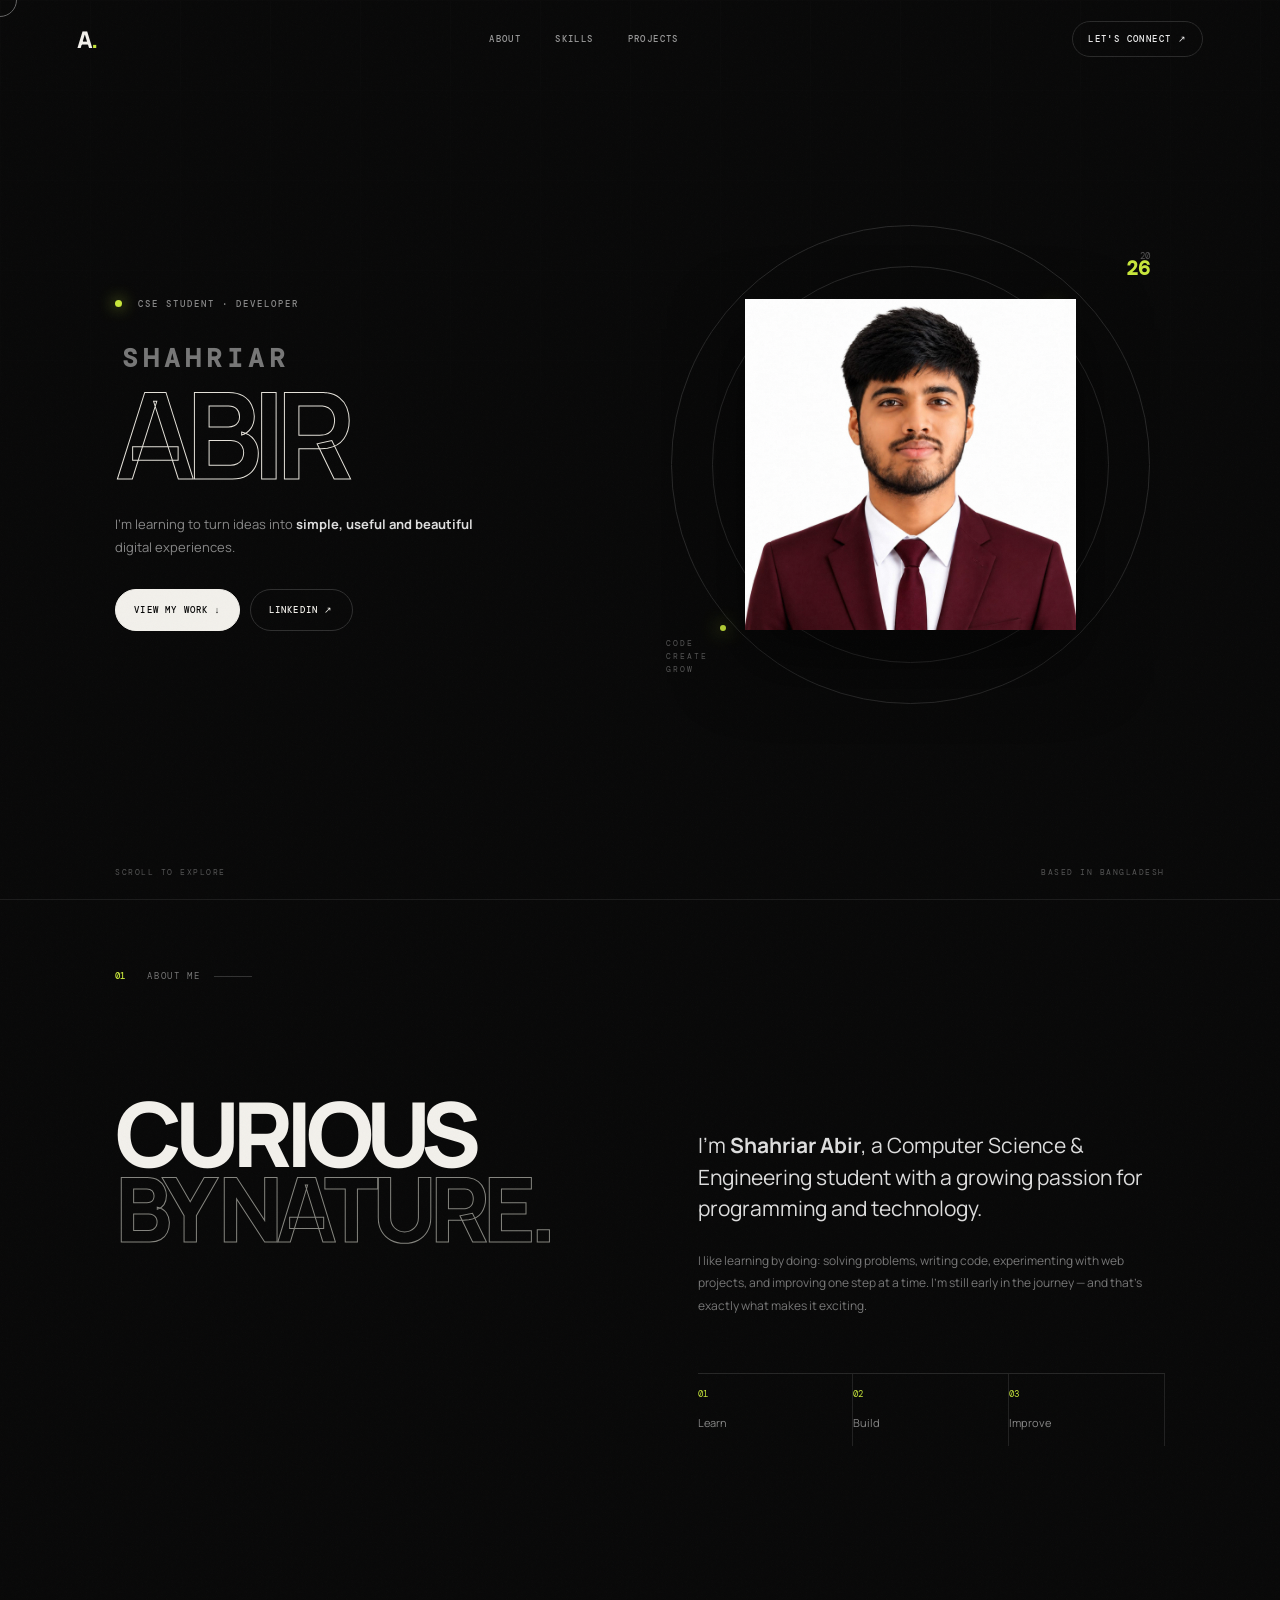
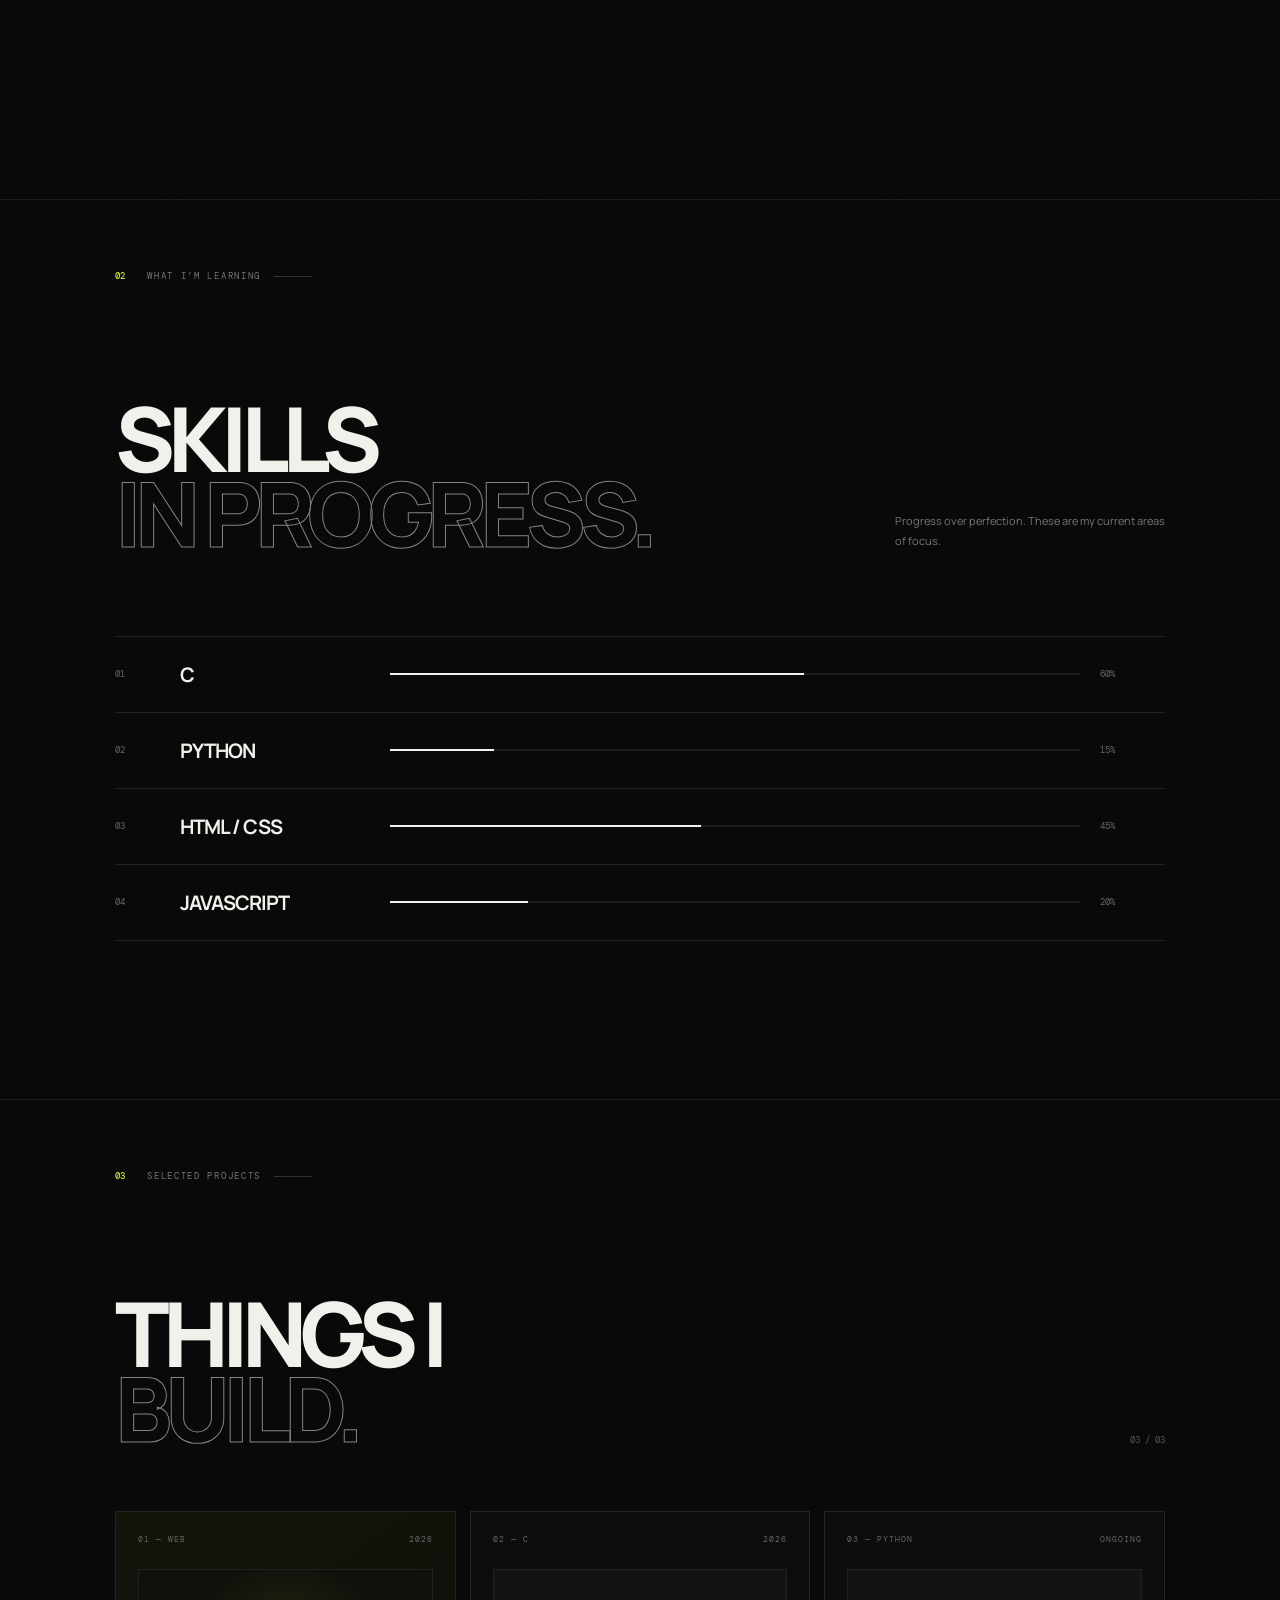
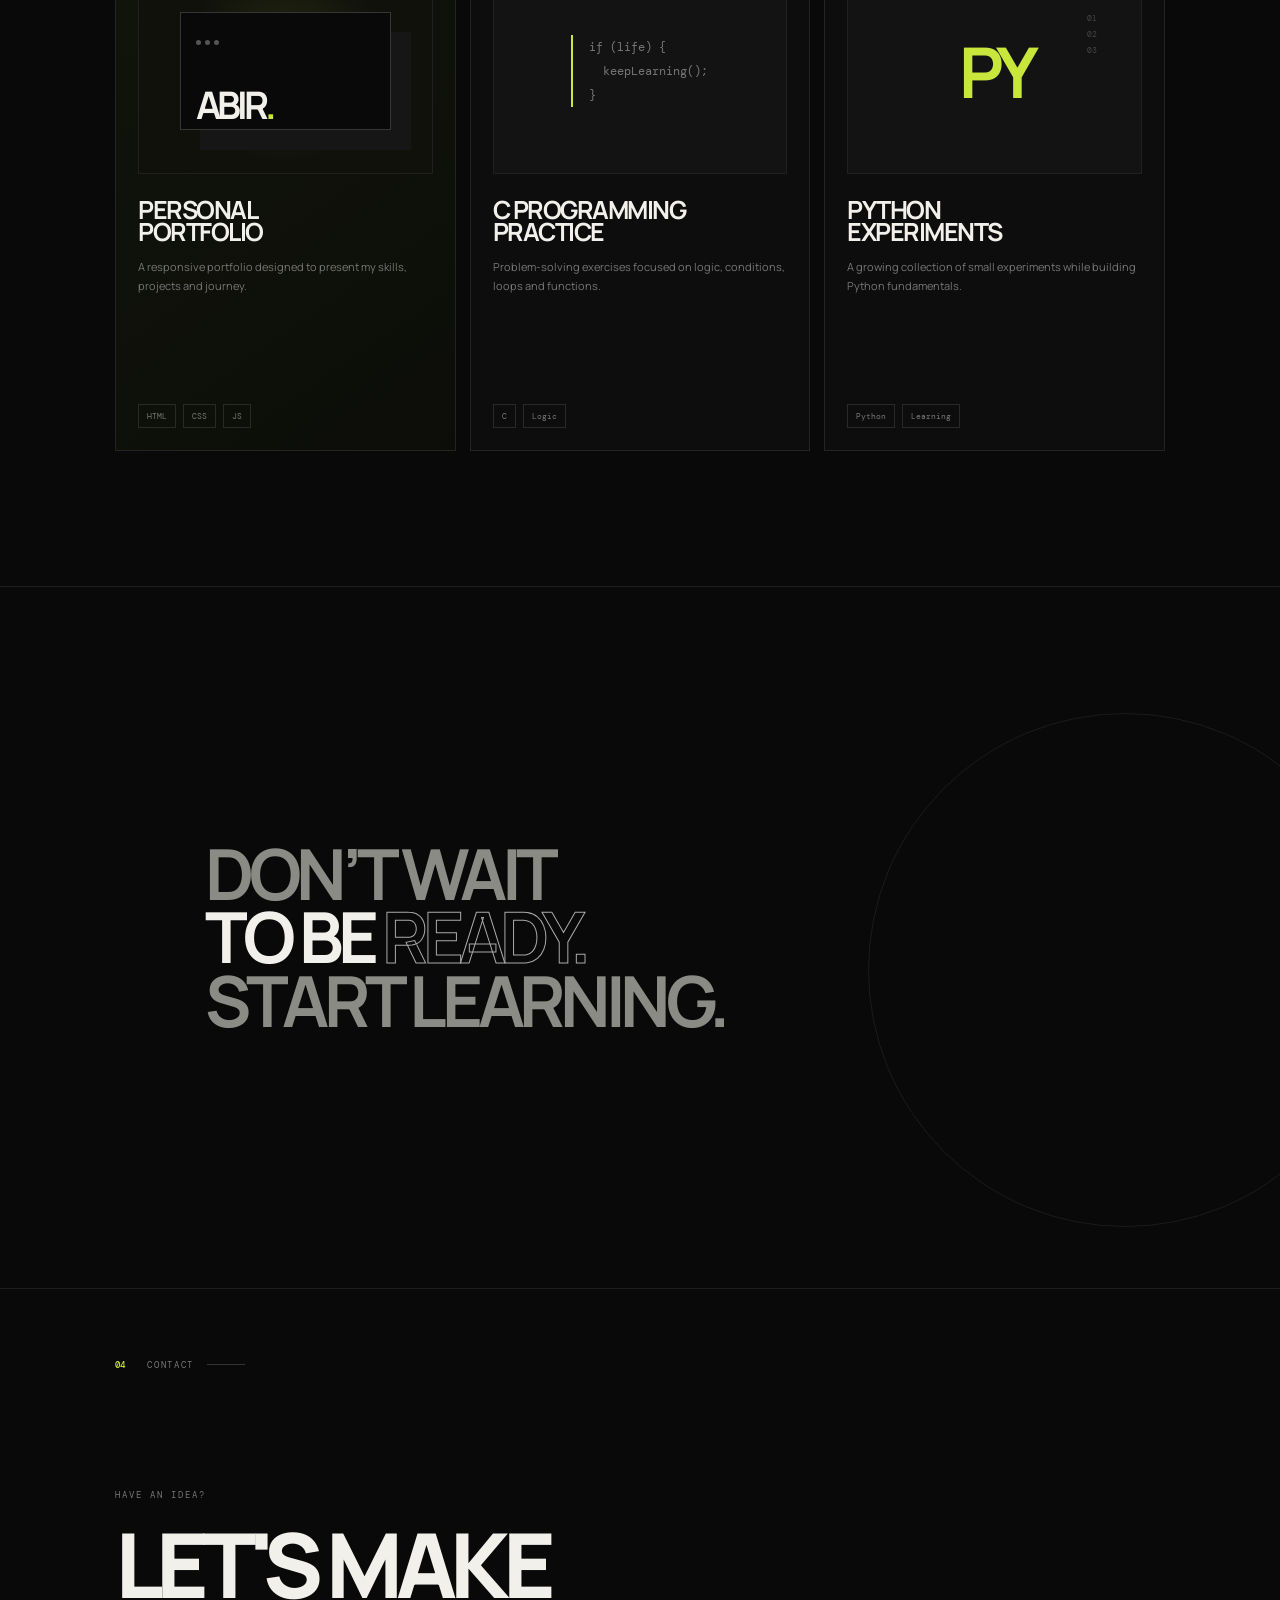
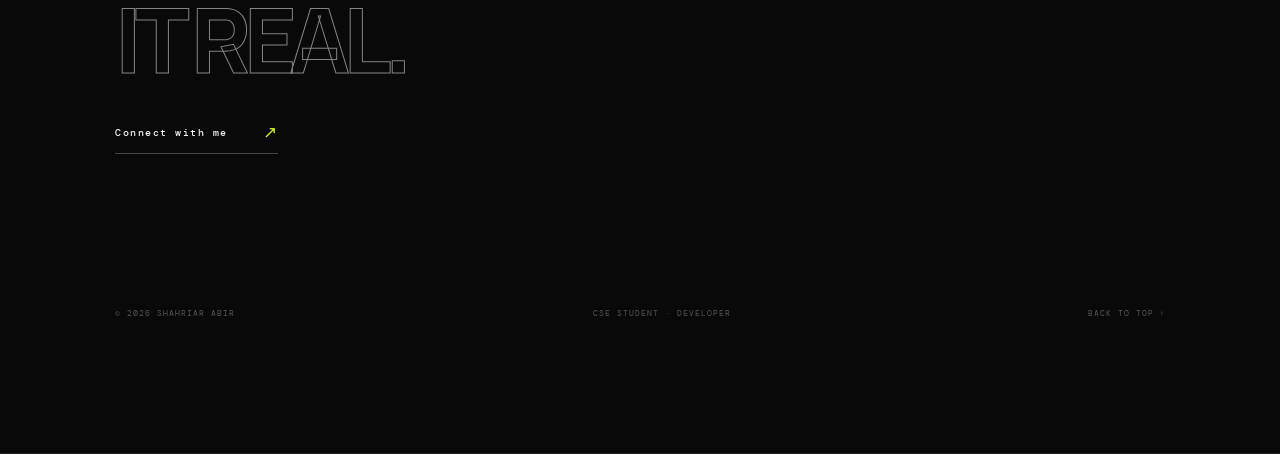
==== commit 2934c93c: "Update profile image source in index.html" ====
--- a/index.html
+++ b/index.html
@@ -35,7 +35,7 @@
   </div>
   <div class="hero-person">
     <div class="halo"></div>
-    <div class="photo"><img src="assets/profile.png" alt="Shahriar Abir"></div>
+    <div class="photo"><img src="profile.jpg" alt="Shahriar Abir"></div>
     <div class="orbit orbit1"></div><div class="orbit orbit2"></div>
     <div class="year">20<br><b>26</b></div>
     <div class="side-note">CODE<br>CREATE<br>GROW</div>
@@ -116,4 +116,4 @@
 </main>
 <script src="script.js"></script>
 </body>
-</html>+</html>
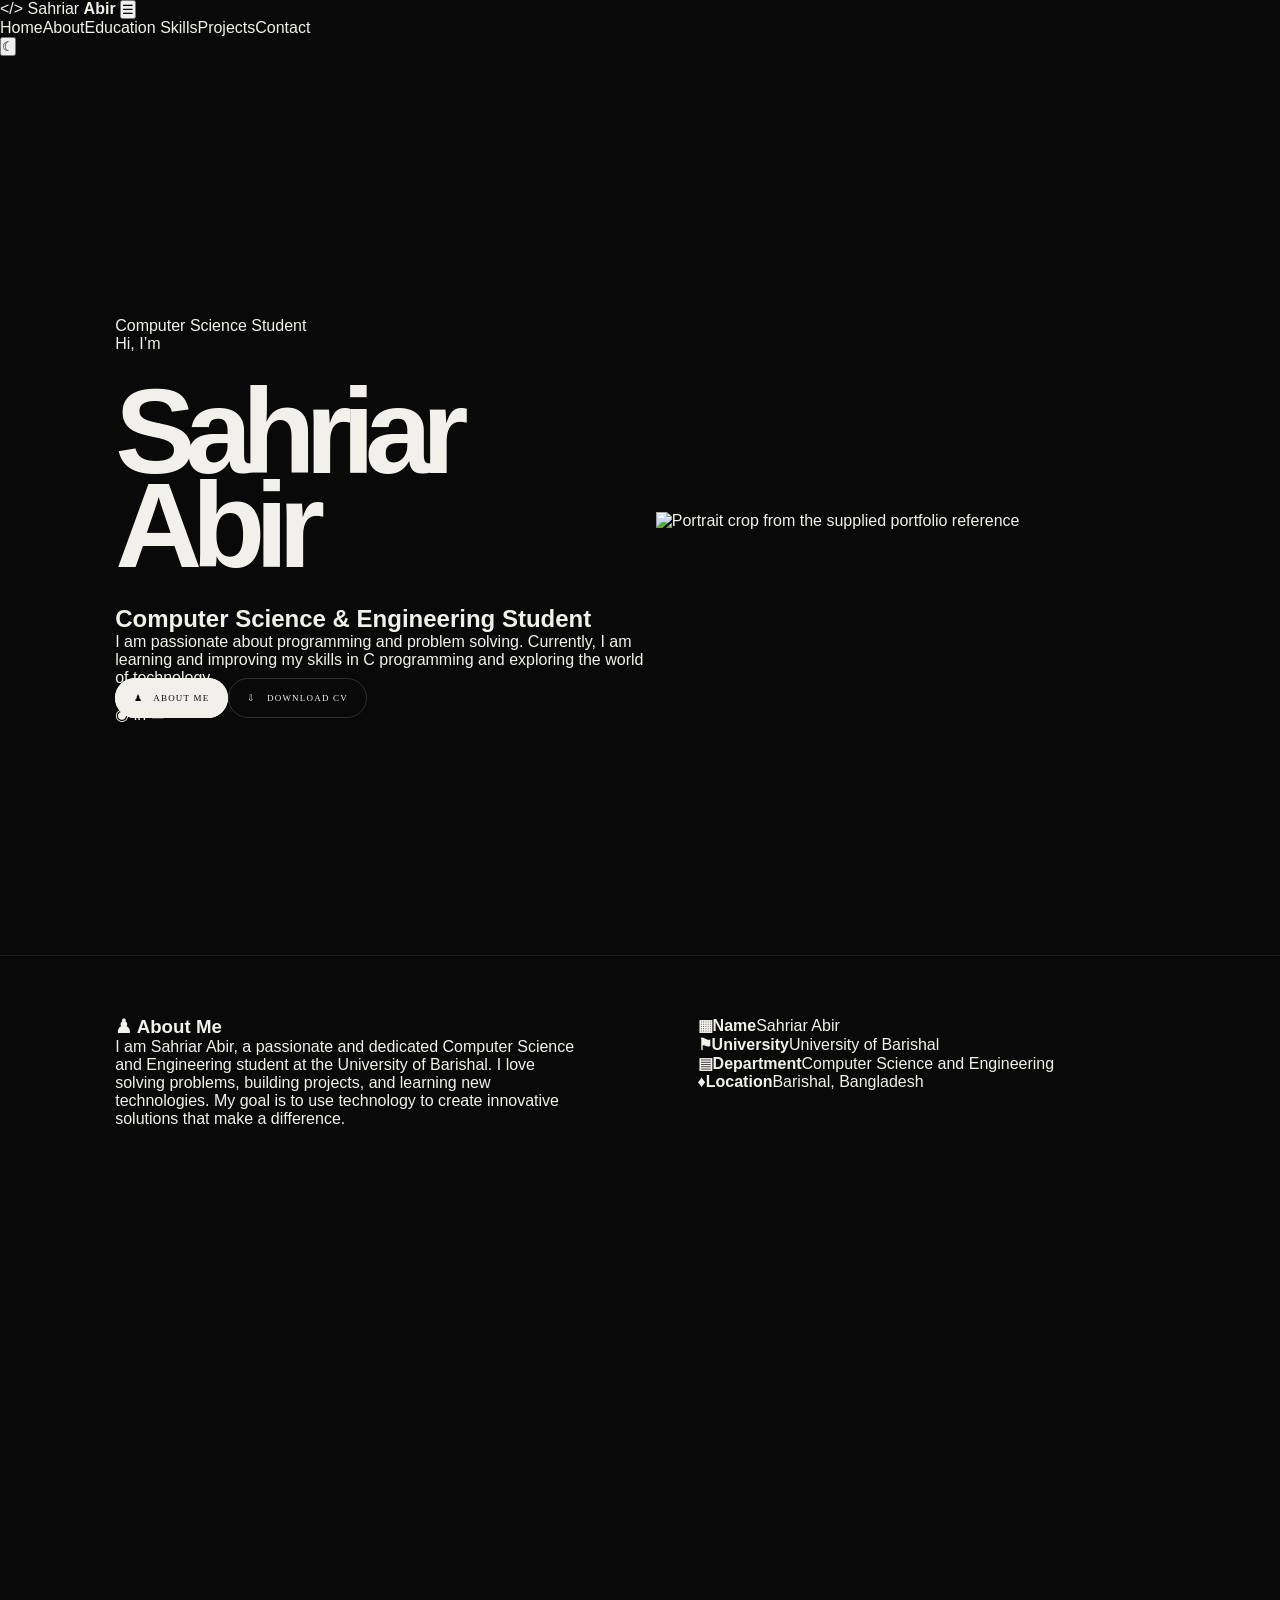
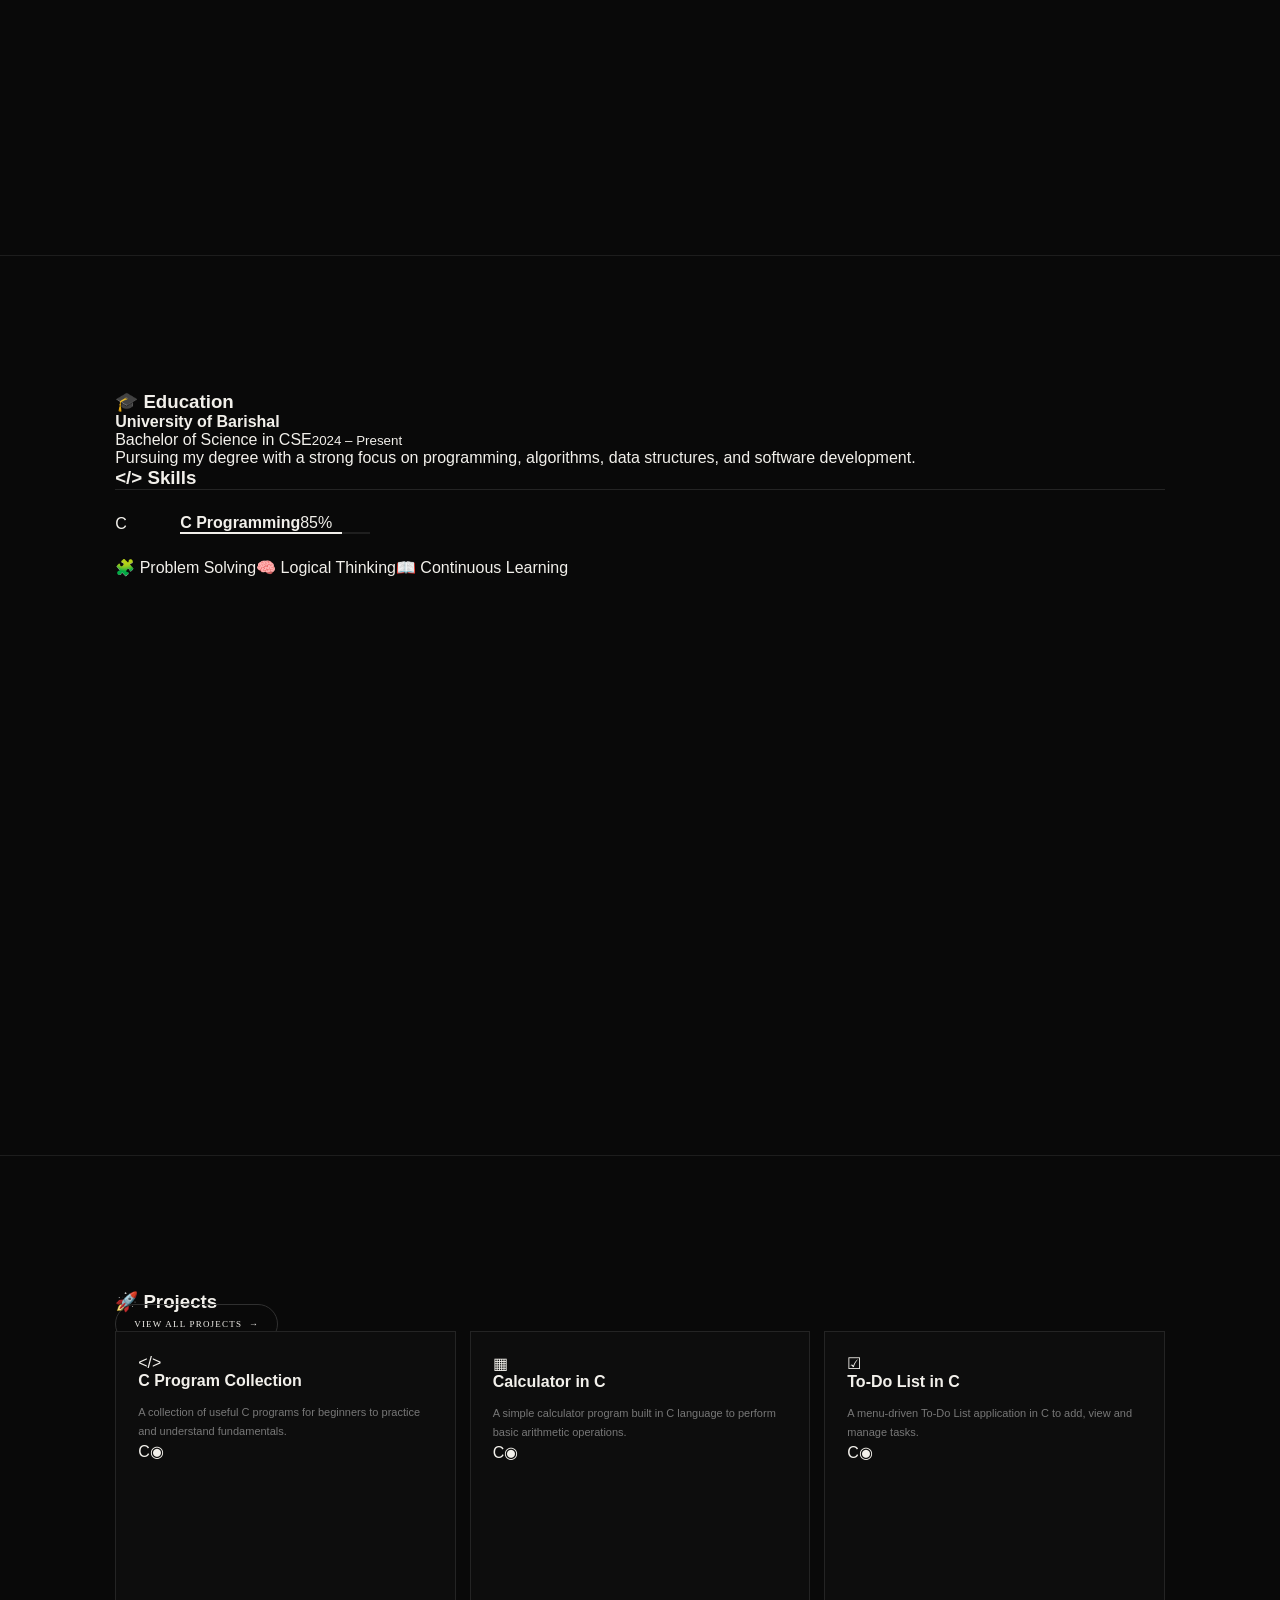
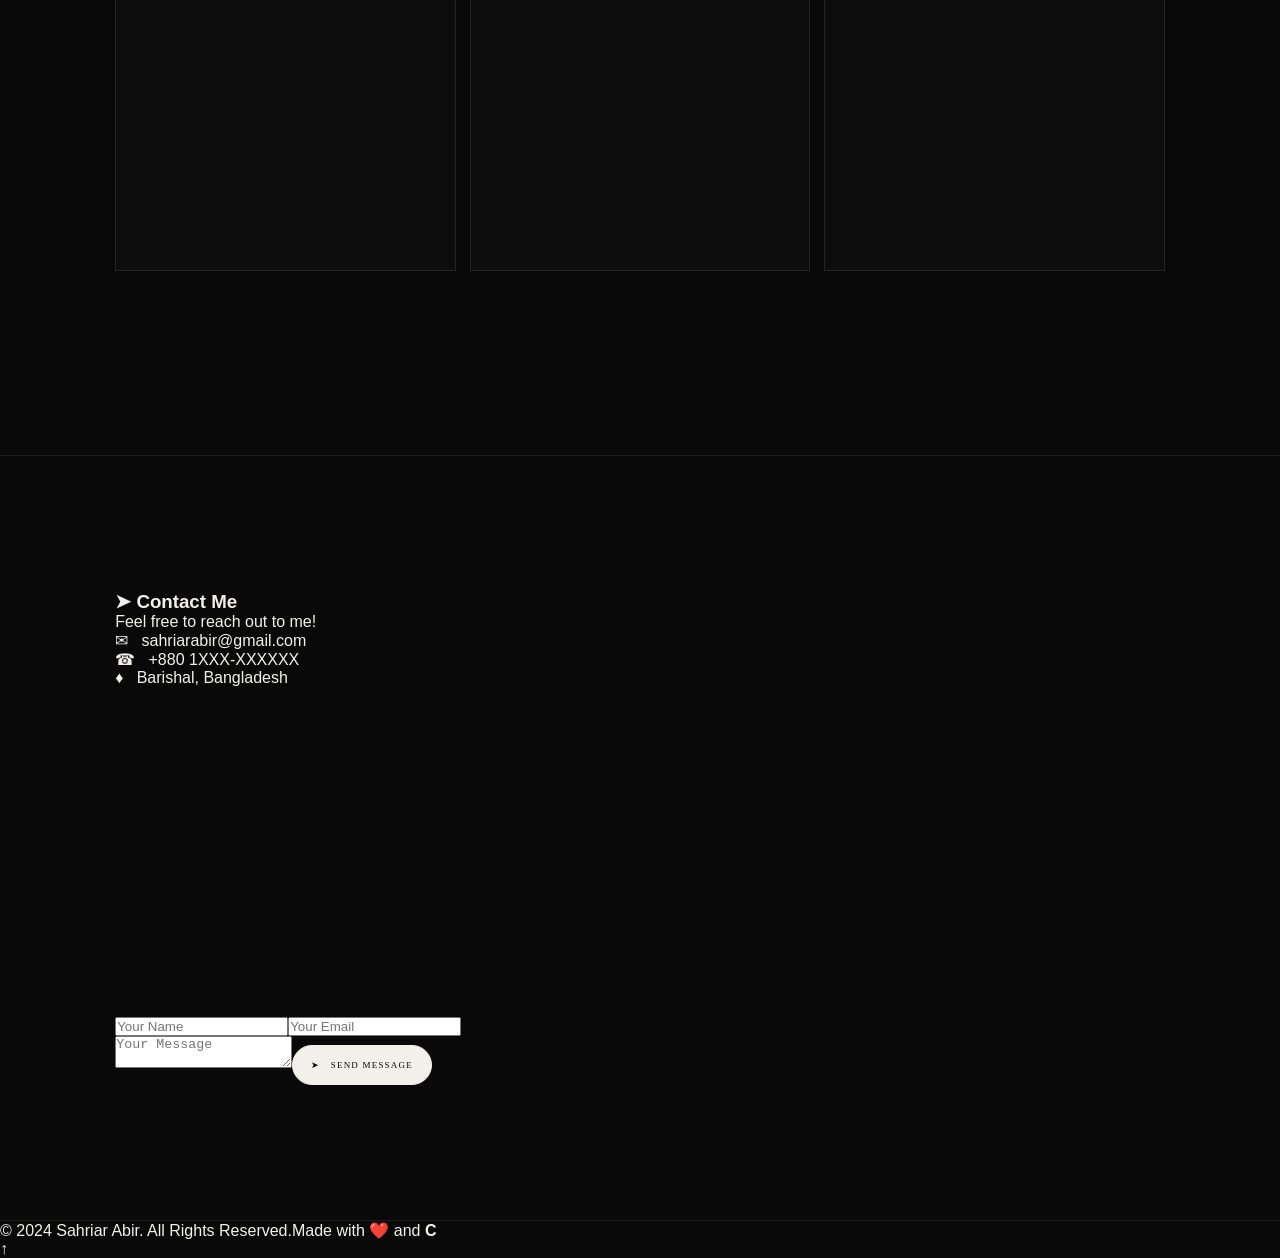
==== commit 9429ac72: "Add files via upload" ====
--- a/index.html
+++ b/index.html
@@ -1,119 +1,75 @@
 <!doctype html>
 <html lang="en">
 <head>
-<meta charset="utf-8">
-<meta name="viewport" content="width=device-width, initial-scale=1">
-<title>Shahriar Abir — CSE Student</title>
-<meta name="description" content="Shahriar Abir — Computer Science & Engineering student and aspiring developer.">
-<link rel="preconnect" href="https://fonts.googleapis.com">
-<link rel="preconnect" href="https://fonts.gstatic.com" crossorigin>
-<link href="https://fonts.googleapis.com/css2?family=DM+Mono:wght@400;500&family=Manrope:wght@400;500;600;700;800&display=swap" rel="stylesheet">
-<link rel="stylesheet" href="style.css">
+  <meta charset="utf-8">
+  <meta name="viewport" content="width=device-width, initial-scale=1">
+  <meta name="description" content="Sahriar Abir — Computer Science and Engineering student portfolio.">
+  <title>Sahriar Abir | Developer Portfolio</title>
+  <link rel="stylesheet" href="style.css">
+  <script src="script.js" defer></script>
+  <link rel="preconnect" href="https://fonts.googleapis.com">
+  <link rel="preconnect" href="https://fonts.gstatic.com" crossorigin>
+  <link href="https://fonts.googleapis.com/css2?family=Inter:wght@400;500;600;700;800&display=swap" rel="stylesheet">
 </head>
 <body>
-<div class="loader"><div class="loader-name">ABIR<span>.</span></div><div class="loader-bar"><i></i></div></div>
-<div class="grain"></div>
-<div class="cursor"></div>
+  <header class="topbar">
+    <a class="brand" href="#home"><span class="code-mark">&lt;/&gt;</span> Sahriar <b>Abir</b></a>
+    <button class="menu-toggle" aria-label="Toggle navigation" aria-expanded="false">☰</button>
+    <nav id="nav">
+      <a class="active" href="#home">Home</a><a href="#about">About</a><a href="#education">Education</a>
+      <a href="#skills">Skills</a><a href="#projects">Projects</a><a href="#contact">Contact</a>
+    </nav>
+    <button id="themeToggle" class="theme-toggle" aria-label="Toggle light mode">☾</button>
+  </header>
 
-<header class="header">
-  <a class="logo" href="#home">A<span>.</span></a>
-  <nav><a href="#about">About</a><a href="#skills">Skills</a><a href="#projects">Projects</a></nav>
-  <a class="contact-pill" href="https://www.linkedin.com/in/shahriar-abir-127024405/" target="_blank" rel="noreferrer">Let's connect ↗</a>
-</header>
+  <main>
+    <section id="home" class="hero wrap">
+      <div class="hero-copy">
+        <span class="pill"><i></i> Computer Science Student</span>
+        <p class="hello">Hi, I’m</p>
+        <h1>Sahriar <span>Abir</span></h1>
+        <h2>Computer Science &amp; Engineering Student</h2>
+        <p class="intro">I am passionate about programming and problem solving. Currently, I am learning and improving my skills in C programming and exploring the world of technology.</p>
+        <div class="actions"><a class="btn primary" href="#about">♟ &nbsp; About Me</a><a class="btn outline" href="#" id="cvButton">⇩ &nbsp; Download CV</a></div>
+        <div class="socials">
+          <a href="https://github.com/" aria-label="GitHub" target="_blank" rel="noreferrer">◉</a>
+          <a href="https://linkedin.com/" aria-label="LinkedIn" target="_blank" rel="noreferrer">in</a>
+          <a href="mailto:sahriarabir@gmail.com" aria-label="Email">✉</a>
+        </div>
+      </div>
+      <div class="hero-photo"><div class="glow"></div><img src="assets/profile.jpg" alt="Portrait crop from the supplied portfolio reference"></div>
+    </section>
 
-<main>
-<section id="home" class="hero">
-  <div class="hero-grid"></div>
-  <div class="hero-copy">
-    <div class="eyebrow"><span></span> CSE STUDENT · DEVELOPER</div>
-    <h1><small>SHAHRIAR</small><strong>ABIR</strong></h1>
-    <p class="hero-intro">I’m learning to turn ideas into <b>simple, useful and beautiful</b> digital experiences.</p>
-    <div class="hero-actions">
-      <a class="btn primary" href="#projects">View my work <span>↓</span></a>
-      <a class="btn ghost" href="https://www.linkedin.com/in/shahriar-abir-127024405/" target="_blank" rel="noreferrer">LinkedIn ↗</a>
-    </div>
-  </div>
-  <div class="hero-person">
-    <div class="halo"></div>
-    <div class="photo"><img src="profile.jpg" alt="Shahriar Abir"></div>
-    <div class="orbit orbit1"></div><div class="orbit orbit2"></div>
-    <div class="year">20<br><b>26</b></div>
-    <div class="side-note">CODE<br>CREATE<br>GROW</div>
-  </div>
-  <div class="hero-foot"><span>SCROLL TO EXPLORE</span><span>BASED IN BANGLADESH</span></div>
-</section>
+    <section id="about" class="wrap about-grid section">
+      <div><h3><span>♟</span> About Me</h3><p>I am Sahriar Abir, a passionate and dedicated Computer Science and Engineering student at the University of Barishal. I love solving problems, building projects, and learning new technologies. My goal is to use technology to create innovative solutions that make a difference.</p></div>
+      <div class="info panel">
+        <div><b>▦</b><strong>Name</strong><span>Sahriar Abir</span></div>
+        <div><b>⚑</b><strong>University</strong><span>University of Barishal</span></div>
+        <div><b>▤</b><strong>Department</strong><span>Computer Science and Engineering</span></div>
+        <div><b>♦</b><strong>Location</strong><span>Barishal, Bangladesh</span></div>
+      </div>
+    </section>
 
-<section id="about" class="section about">
-  <div class="section-no">01</div>
-  <div class="section-title"><span>ABOUT ME</span><i></i></div>
-  <div class="about-grid">
-    <div class="big-heading reveal">CURIOUS<br><em>BY NATURE.</em></div>
-    <div class="about-text reveal delay">
-      <p class="lead">I’m <b>Shahriar Abir</b>, a Computer Science & Engineering student with a growing passion for programming and technology.</p>
-      <p>I like learning by doing: solving problems, writing code, experimenting with web projects, and improving one step at a time. I’m still early in the journey — and that’s exactly what makes it exciting.</p>
-      <div class="about-stats"><div><b>01</b><span>Learn</span></div><div><b>02</b><span>Build</span></div><div><b>03</b><span>Improve</span></div></div>
-    </div>
-  </div>
-</section>
+    <section class="wrap two-grid section">
+      <article id="education" class="panel card"><h3><span>🎓</span> Education</h3><div class="timeline"><h4>University of Barishal</h4><a>Bachelor of Science in CSE</a><small>2024 – Present</small><p>Pursuing my degree with a strong focus on programming, algorithms, data structures, and software development.</p></div></article>
+      <article id="skills" class="panel card"><h3><span>&lt;/&gt;</span> Skills</h3><div class="skill"><div class="c-logo">C</div><div class="skill-detail"><div><b>C Programming</b><span>85%</span></div><div class="bar"><i style="width:85%"></i></div></div></div><div class="traits"><span>🧩 Problem Solving</span><span>🧠 Logical Thinking</span><span>📖 Continuous Learning</span></div></article>
+    </section>
 
-<section id="skills" class="section skills">
-  <div class="section-no">02</div>
-  <div class="section-title"><span>WHAT I’M LEARNING</span><i></i></div>
-  <div class="skills-head reveal"><h2>SKILLS<br><em>IN PROGRESS.</em></h2><p>Progress over perfection. These are my current areas of focus.</p></div>
-  <div class="skill-list">
-    <div class="skill reveal"><span>01</span><b>C</b><div class="bar"><i style="--w:60%"></i></div><strong>60%</strong></div>
-    <div class="skill reveal"><span>02</span><b>PYTHON</b><div class="bar"><i style="--w:15%"></i></div><strong>15%</strong></div>
-    <div class="skill reveal"><span>03</span><b>HTML / CSS</b><div class="bar"><i style="--w:45%"></i></div><strong>45%</strong></div>
-    <div class="skill reveal"><span>04</span><b>JAVASCRIPT</b><div class="bar"><i style="--w:20%"></i></div><strong>20%</strong></div>
-  </div>
-</section>
+    <section id="projects" class="wrap panel projects section">
+      <div class="section-head"><h3><span>🚀</span> Projects</h3><a class="btn outline small" href="https://github.com/" target="_blank" rel="noreferrer">View All Projects&nbsp; →</a></div>
+      <div class="project-grid">
+        <article class="project"><div class="project-icon blue">&lt;/&gt;</div><div><h4>C Program Collection</h4><p>A collection of useful C programs for beginners to practice and understand fundamentals.</p></div><footer><span>C</span><a href="https://github.com/" aria-label="Project on GitHub">◉</a></footer></article>
+        <article class="project"><div class="project-icon green">▦</div><div><h4>Calculator in C</h4><p>A simple calculator program built in C language to perform basic arithmetic operations.</p></div><footer><span>C</span><a href="https://github.com/" aria-label="Project on GitHub">◉</a></footer></article>
+        <article class="project"><div class="project-icon purple">☑</div><div><h4>To-Do List in C</h4><p>A menu-driven To-Do List application in C to add, view and manage tasks.</p></div><footer><span>C</span><a href="https://github.com/" aria-label="Project on GitHub">◉</a></footer></article>
+      </div>
+    </section>
 
-<section id="projects" class="section projects">
-  <div class="section-no">03</div>
-  <div class="section-title"><span>SELECTED PROJECTS</span><i></i></div>
-  <div class="projects-head reveal"><h2>THINGS I<br><em>BUILD.</em></h2><span>03 / 03</span></div>
-  <div class="project-grid">
-    <article class="project featured reveal">
-      <div class="project-meta"><span>01 — WEB</span><span>2026</span></div>
-      <div class="project-art"><div class="window"><i></i><i></i><i></i><b>ABIR<span>.</span></b></div></div>
-      <h3>PERSONAL<br>PORTFOLIO</h3>
-      <p>A responsive portfolio designed to present my skills, projects and journey.</p>
-      <div class="tags"><span>HTML</span><span>CSS</span><span>JS</span></div>
-    </article>
-    <article class="project reveal delay">
-      <div class="project-meta"><span>02 — C</span><span>2026</span></div>
-      <div class="project-art code-art"><div>if (life) {<br>&nbsp;&nbsp;keepLearning();<br>}</div></div>
-      <h3>C PROGRAMMING<br>PRACTICE</h3>
-      <p>Problem-solving exercises focused on logic, conditions, loops and functions.</p>
-      <div class="tags"><span>C</span><span>Logic</span></div>
-    </article>
-    <article class="project reveal delay2">
-      <div class="project-meta"><span>03 — PYTHON</span><span>ONGOING</span></div>
-      <div class="project-art py-art"><b>PY</b><span>01<br>02<br>03</span></div>
-      <h3>PYTHON<br>EXPERIMENTS</h3>
-      <p>A growing collection of small experiments while building Python fundamentals.</p>
-      <div class="tags"><span>Python</span><span>Learning</span></div>
-    </article>
-  </div>
-</section>
-
-<section class="quote">
-  <div class="quote-line">DON’T WAIT</div>
-  <div class="quote-big">TO BE <em>READY.</em></div>
-  <div class="quote-line">START LEARNING.</div>
-</section>
-
-<section id="contact" class="section contact">
-  <div class="section-no">04</div>
-  <div class="section-title"><span>CONTACT</span><i></i></div>
-  <div class="contact-main reveal">
-    <p>HAVE AN IDEA?</p>
-    <h2>LET'S MAKE<br><em>IT REAL.</em></h2>
-    <a class="big-link" href="https://www.linkedin.com/in/shahriar-abir-127024405/" target="_blank" rel="noreferrer">Connect with me <span>↗</span></a>
-  </div>
-  <footer><span>© 2026 SHAHRIAR ABIR</span><span>CSE STUDENT · DEVELOPER</span><a href="#home">BACK TO TOP ↑</a></footer>
-</section>
-</main>
-<script src="script.js"></script>
+    <section id="contact" class="wrap panel contact section">
+      <div class="contact-info"><h3><span>➤</span> Contact Me</h3><p>Feel free to reach out to me!</p><p>✉ &nbsp; sahriarabir@gmail.com</p><p>☎ &nbsp; +880 1XXX-XXXXXX</p><p>♦ &nbsp; Barishal, Bangladesh</p></div>
+      <form id="contactForm"><div class="form-row"><input name="name" placeholder="Your Name" required><input type="email" name="email" placeholder="Your Email" required></div><textarea name="message" placeholder="Your Message" required></textarea><button class="btn primary" type="submit">➤ &nbsp; Send Message</button><p class="form-note" id="formNote" aria-live="polite"></p></form>
+    </section>
+  </main>
+  <footer class="footer"><span>© 2024 <a href="#home">Sahriar Abir</a>. All Rights Reserved.</span><span>Made with ❤️ and <b>C</b></span></footer>
+  <a href="#home" class="back-top" aria-label="Back to top">↑</a>
 </body>
-</html>
+</html>
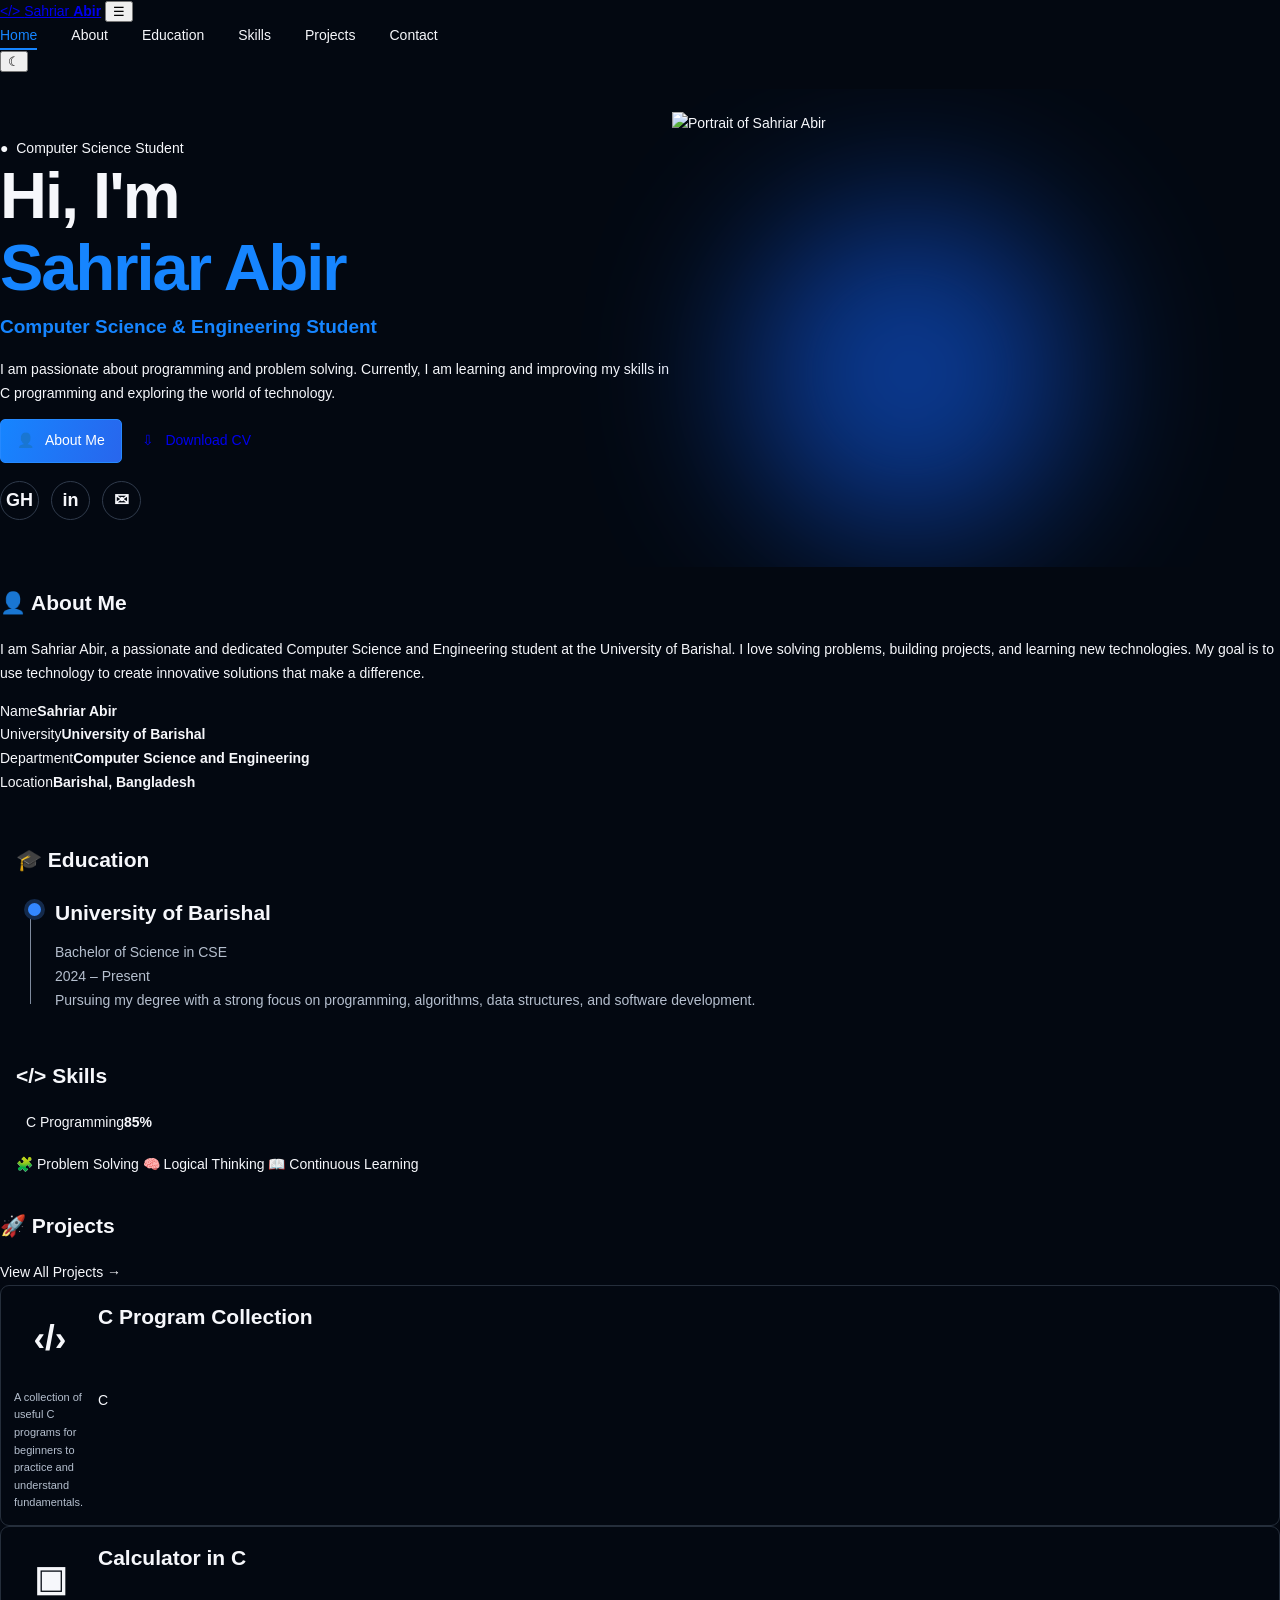
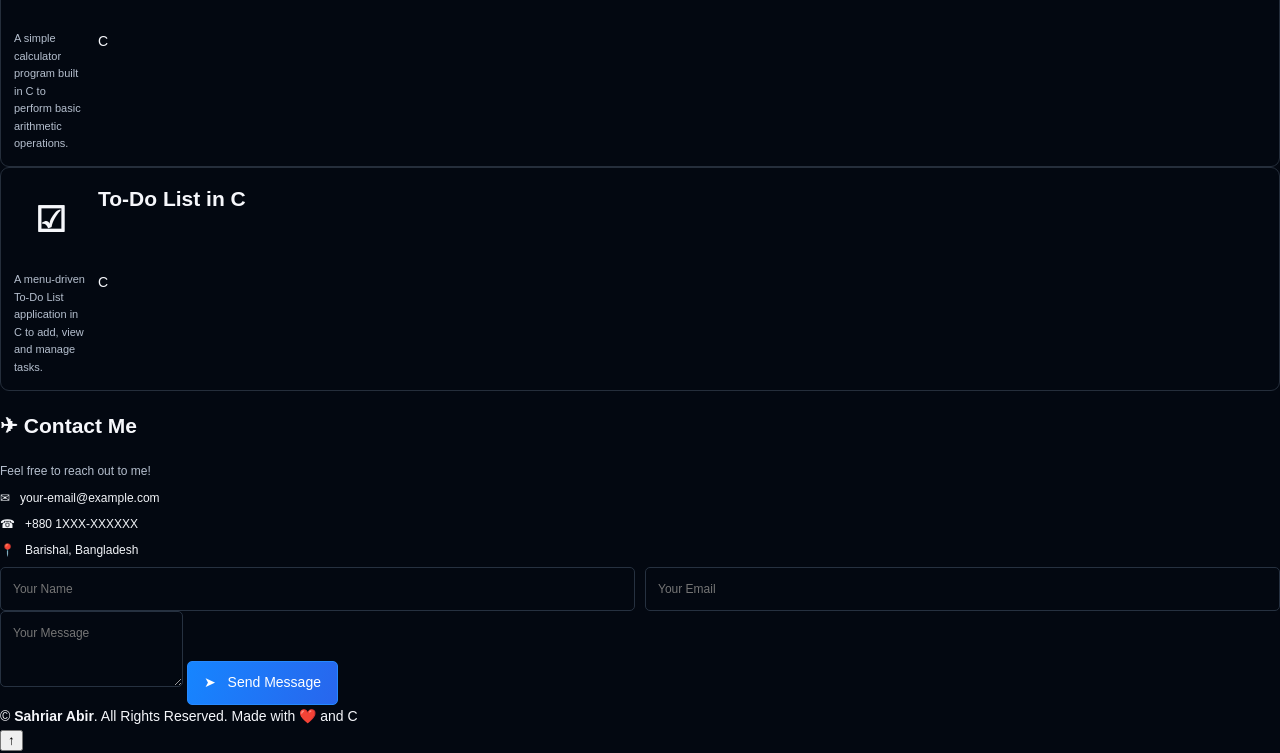
==== commit 0a1d22ee: "Add files via upload" ====
--- a/index.html
+++ b/index.html
@@ -1,75 +1,126 @@
-<!doctype html>
+<!DOCTYPE html>
 <html lang="en">
 <head>
-  <meta charset="utf-8">
-  <meta name="viewport" content="width=device-width, initial-scale=1">
-  <meta name="description" content="Sahriar Abir — Computer Science and Engineering student portfolio.">
-  <title>Sahriar Abir | Developer Portfolio</title>
+  <meta charset="UTF-8">
+  <meta name="viewport" content="width=device-width, initial-scale=1.0">
+  <meta name="description" content="Sahriar Abir - Computer Science and Engineering student portfolio">
+  <title>Sahriar Abir | Portfolio</title>
   <link rel="stylesheet" href="style.css">
-  <script src="script.js" defer></script>
-  <link rel="preconnect" href="https://fonts.googleapis.com">
-  <link rel="preconnect" href="https://fonts.gstatic.com" crossorigin>
-  <link href="https://fonts.googleapis.com/css2?family=Inter:wght@400;500;600;700;800&display=swap" rel="stylesheet">
 </head>
 <body>
-  <header class="topbar">
-    <a class="brand" href="#home"><span class="code-mark">&lt;/&gt;</span> Sahriar <b>Abir</b></a>
-    <button class="menu-toggle" aria-label="Toggle navigation" aria-expanded="false">☰</button>
-    <nav id="nav">
-      <a class="active" href="#home">Home</a><a href="#about">About</a><a href="#education">Education</a>
-      <a href="#skills">Skills</a><a href="#projects">Projects</a><a href="#contact">Contact</a>
+  <header class="navbar">
+    <a class="logo" href="#home">&lt;/&gt; <span>Sahriar <b>Abir</b></span></a>
+    <button class="menu-btn" aria-label="Open menu">☰</button>
+    <nav>
+      <a class="active" href="#home">Home</a>
+      <a href="#about">About</a>
+      <a href="#education">Education</a>
+      <a href="#skills">Skills</a>
+      <a href="#projects">Projects</a>
+      <a href="#contact">Contact</a>
     </nav>
-    <button id="themeToggle" class="theme-toggle" aria-label="Toggle light mode">☾</button>
+    <button class="theme-btn" aria-label="Toggle theme">☾</button>
   </header>
 
   <main>
-    <section id="home" class="hero wrap">
-      <div class="hero-copy">
-        <span class="pill"><i></i> Computer Science Student</span>
-        <p class="hello">Hi, I’m</p>
-        <h1>Sahriar <span>Abir</span></h1>
+    <section id="home" class="hero section">
+      <div class="hero-text">
+        <span class="badge">● &nbsp;Computer Science Student</span>
+        <h1>Hi, I'm<br><span>Sahriar Abir</span></h1>
         <h2>Computer Science &amp; Engineering Student</h2>
-        <p class="intro">I am passionate about programming and problem solving. Currently, I am learning and improving my skills in C programming and exploring the world of technology.</p>
-        <div class="actions"><a class="btn primary" href="#about">♟ &nbsp; About Me</a><a class="btn outline" href="#" id="cvButton">⇩ &nbsp; Download CV</a></div>
+        <p>I am passionate about programming and problem solving. Currently, I am learning and improving my skills in C programming and exploring the world of technology.</p>
+        <div class="buttons">
+          <a class="btn primary" href="#about">👤 &nbsp; About Me</a>
+          <a class="btn secondary" href="#" onclick="alert('Add your CV file as cv.pdf in this folder, then this button will work.'); return false;">⇩ &nbsp; Download CV</a>
+        </div>
         <div class="socials">
-          <a href="https://github.com/" aria-label="GitHub" target="_blank" rel="noreferrer">◉</a>
-          <a href="https://linkedin.com/" aria-label="LinkedIn" target="_blank" rel="noreferrer">in</a>
-          <a href="mailto:sahriarabir@gmail.com" aria-label="Email">✉</a>
+          <a href="#" aria-label="GitHub">GH</a>
+          <a href="#" aria-label="LinkedIn">in</a>
+          <a href="mailto:your-email@example.com" aria-label="Email">✉</a>
         </div>
       </div>
-      <div class="hero-photo"><div class="glow"></div><img src="assets/profile.jpg" alt="Portrait crop from the supplied portfolio reference"></div>
-    </section>
-
-    <section id="about" class="wrap about-grid section">
-      <div><h3><span>♟</span> About Me</h3><p>I am Sahriar Abir, a passionate and dedicated Computer Science and Engineering student at the University of Barishal. I love solving problems, building projects, and learning new technologies. My goal is to use technology to create innovative solutions that make a difference.</p></div>
-      <div class="info panel">
-        <div><b>▦</b><strong>Name</strong><span>Sahriar Abir</span></div>
-        <div><b>⚑</b><strong>University</strong><span>University of Barishal</span></div>
-        <div><b>▤</b><strong>Department</strong><span>Computer Science and Engineering</span></div>
-        <div><b>♦</b><strong>Location</strong><span>Barishal, Bangladesh</span></div>
+      <div class="hero-photo">
+        <div class="glow"></div>
+        <img src="profile.jpg" alt="Portrait of Sahriar Abir">
       </div>
     </section>
 
-    <section class="wrap two-grid section">
-      <article id="education" class="panel card"><h3><span>🎓</span> Education</h3><div class="timeline"><h4>University of Barishal</h4><a>Bachelor of Science in CSE</a><small>2024 – Present</small><p>Pursuing my degree with a strong focus on programming, algorithms, data structures, and software development.</p></div></article>
-      <article id="skills" class="panel card"><h3><span>&lt;/&gt;</span> Skills</h3><div class="skill"><div class="c-logo">C</div><div class="skill-detail"><div><b>C Programming</b><span>85%</span></div><div class="bar"><i style="width:85%"></i></div></div></div><div class="traits"><span>🧩 Problem Solving</span><span>🧠 Logical Thinking</span><span>📖 Continuous Learning</span></div></article>
-    </section>
-
-    <section id="projects" class="wrap panel projects section">
-      <div class="section-head"><h3><span>🚀</span> Projects</h3><a class="btn outline small" href="https://github.com/" target="_blank" rel="noreferrer">View All Projects&nbsp; →</a></div>
-      <div class="project-grid">
-        <article class="project"><div class="project-icon blue">&lt;/&gt;</div><div><h4>C Program Collection</h4><p>A collection of useful C programs for beginners to practice and understand fundamentals.</p></div><footer><span>C</span><a href="https://github.com/" aria-label="Project on GitHub">◉</a></footer></article>
-        <article class="project"><div class="project-icon green">▦</div><div><h4>Calculator in C</h4><p>A simple calculator program built in C language to perform basic arithmetic operations.</p></div><footer><span>C</span><a href="https://github.com/" aria-label="Project on GitHub">◉</a></footer></article>
-        <article class="project"><div class="project-icon purple">☑</div><div><h4>To-Do List in C</h4><p>A menu-driven To-Do List application in C to add, view and manage tasks.</p></div><footer><span>C</span><a href="https://github.com/" aria-label="Project on GitHub">◉</a></footer></article>
+    <section id="about" class="section">
+      <div class="section-grid">
+        <div>
+          <h2 class="section-title">👤 About Me</h2>
+          <p class="lead">I am Sahriar Abir, a passionate and dedicated Computer Science and Engineering student at the University of Barishal. I love solving problems, building projects, and learning new technologies. My goal is to use technology to create innovative solutions that make a difference.</p>
+        </div>
+        <div class="info-card">
+          <div><span>Name</span><strong>Sahriar Abir</strong></div>
+          <div><span>University</span><strong>University of Barishal</strong></div>
+          <div><span>Department</span><strong>Computer Science and Engineering</strong></div>
+          <div><span>Location</span><strong>Barishal, Bangladesh</strong></div>
+        </div>
       </div>
     </section>
 
-    <section id="contact" class="wrap panel contact section">
-      <div class="contact-info"><h3><span>➤</span> Contact Me</h3><p>Feel free to reach out to me!</p><p>✉ &nbsp; sahriarabir@gmail.com</p><p>☎ &nbsp; +880 1XXX-XXXXXX</p><p>♦ &nbsp; Barishal, Bangladesh</p></div>
-      <form id="contactForm"><div class="form-row"><input name="name" placeholder="Your Name" required><input type="email" name="email" placeholder="Your Email" required></div><textarea name="message" placeholder="Your Message" required></textarea><button class="btn primary" type="submit">➤ &nbsp; Send Message</button><p class="form-note" id="formNote" aria-live="polite"></p></form>
+    <section class="two-col section">
+      <div id="education" class="card">
+        <h2 class="section-title">🎓 Education</h2>
+        <div class="timeline">
+          <div class="dot"></div>
+          <h3>University of Barishal</h3>
+          <p class="accent">Bachelor of Science in CSE</p>
+          <p>2024 – Present</p>
+          <p>Pursuing my degree with a strong focus on programming, algorithms, data structures, and software development.</p>
+        </div>
+      </div>
+
+      <div id="skills" class="card">
+        <h2 class="section-title">&lt;/&gt; Skills</h2>
+        <div class="skill">
+          <div class="skill-top"><span>C Programming</span><b>85%</b></div>
+          <div class="bar"><span style="width:85%"></span></div>
+        </div>
+        <div class="skill-tags">
+          <span>🧩 Problem Solving</span>
+          <span>🧠 Logical Thinking</span>
+          <span>📖 Continuous Learning</span>
+        </div>
+      </div>
+    </section>
+
+    <section id="projects" class="section">
+      <div class="section-heading">
+        <h2 class="section-title">🚀 Projects</h2>
+        <span class="outline-btn">View All Projects →</span>
+      </div>
+      <div class="projects">
+        <article class="project"><div class="project-icon">‹/›</div><h3>C Program Collection</h3><p>A collection of useful C programs for beginners to practice and understand fundamentals.</p><span class="tag">C</span></article>
+        <article class="project"><div class="project-icon">▣</div><h3>Calculator in C</h3><p>A simple calculator program built in C to perform basic arithmetic operations.</p><span class="tag">C</span></article>
+        <article class="project"><div class="project-icon">☑</div><h3>To-Do List in C</h3><p>A menu-driven To-Do List application in C to add, view and manage tasks.</p><span class="tag">C</span></article>
+      </div>
+    </section>
+
+    <section id="contact" class="section">
+      <div class="contact-card">
+        <div class="contact-info">
+          <h2 class="section-title">✈ Contact Me</h2>
+          <p>Feel free to reach out to me!</p>
+          <p>✉ &nbsp; your-email@example.com</p>
+          <p>☎ &nbsp; +880 1XXX-XXXXXX</p>
+          <p>📍 &nbsp; Barishal, Bangladesh</p>
+        </div>
+        <form onsubmit="sendMessage(event)">
+          <div class="form-row">
+            <input required placeholder="Your Name">
+            <input required type="email" placeholder="Your Email">
+          </div>
+          <textarea required placeholder="Your Message"></textarea>
+          <button class="btn primary" type="submit">➤ &nbsp; Send Message</button>
+        </form>
+      </div>
     </section>
   </main>
-  <footer class="footer"><span>© 2024 <a href="#home">Sahriar Abir</a>. All Rights Reserved.</span><span>Made with ❤️ and <b>C</b></span></footer>
-  <a href="#home" class="back-top" aria-label="Back to top">↑</a>
+
+  <footer>© <span id="year"></span> <b>Sahriar Abir</b>. All Rights Reserved. <span>Made with ❤️ and C</span></footer>
+  <button class="top" onclick="scrollTo({top:0,behavior:'smooth'})">↑</button>
+  <script src="script.js"></script>
 </body>
 </html>
--- a/style.css
+++ b/style.css
@@ -1 +1 @@
-*{box-sizing:border-box;margin:0;padding:0}html{scroll-behavior:smooth}body{background:#090909;color:#f2f0eb;font-family:Manrope,Arial,sans-serif;overflow-x:hidden}.grain{position:fixed;inset:-100%;z-index:100;pointer-events:none;opacity:.025;background-image:url("data:image/svg+xml,%3Csvg xmlns='http://www.w3.org/2000/svg' width='180' height='180'%3E%3Cfilter id='n'%3E%3CfeTurbulence baseFrequency='.8' numOctaves='4'/%3E%3C/filter%3E%3Crect width='100%25' height='100%25' filter='url(%23n)'/%3E%3C/svg%3E");animation:noise .15s steps(2) infinite}@keyframes noise{to{transform:translate(2%,-1%)}}a{color:inherit;text-decoration:none}.loader{position:fixed;inset:0;background:#090909;z-index:200;display:grid;place-content:center;gap:25px;animation:loaderOut .7s 1.6s forwards}.loader-name{font:800 42px Manrope;letter-spacing:-3px}.loader-name span,.logo span,.window b span{color:#c8e63c}.loader-bar{width:160px;height:1px;background:#252525;overflow:hidden}.loader-bar i{display:block;height:100%;background:#c8e63c;animation:load 1.4s ease forwards}@keyframes load{from{width:0}to{width:100%}}@keyframes loaderOut{to{opacity:0;visibility:hidden;pointer-events:none}}.header{position:fixed;z-index:50;top:0;left:0;right:0;height:78px;padding:0 6vw;display:flex;justify-content:space-between;align-items:center;transition:.35s}.header.scrolled{background:rgba(9,9,9,.8);backdrop-filter:blur(16px);border-bottom:1px solid #202020}.logo{font-size:23px;font-weight:800;letter-spacing:-2px}.header nav{display:flex;gap:34px}.header nav a,.contact-pill{font:500 9px "DM Mono";letter-spacing:1.4px;color:#999;text-transform:uppercase}.header nav a:hover{color:#fff}.contact-pill{border:1px solid #2b2b2b;padding:11px 15px;border-radius:50px;color:#eee}.hero{height:100vh;min-height:720px;position:relative;display:grid;grid-template-columns:1.03fr .97fr;align-items:center;padding:80px 9vw 50px;border-bottom:1px solid #1d1d1d;overflow:hidden}.hero-grid{position:absolute;inset:0;background-image:linear-gradient(#151515 1px,transparent 1px),linear-gradient(90deg,#151515 1px,transparent 1px);background-size:90px 90px;opacity:.18;mask-image:linear-gradient(to bottom,black,transparent 80%)}.hero-copy{position:relative;z-index:2}.eyebrow{font:500 9px "DM Mono";letter-spacing:2px;color:#888}.eyebrow span{display:inline-block;width:7px;height:7px;border-radius:50%;background:#c8e63c;box-shadow:0 0 15px #c8e63c;margin-right:9px}.hero h1{margin:32px 0;font-size:clamp(68px,9.4vw,145px);line-height:.78;letter-spacing:-.085em}.hero h1 small{display:block;font:800 clamp(18px,2vw,30px) "DM Mono";letter-spacing:5px;color:#777;margin:0 0 12px 7px}.hero h1 strong{display:block}.hero h1 strong{color:transparent;-webkit-text-stroke:1px #e4e1d9}.hero-intro{max-width:390px;color:#888;font-size:13px;line-height:1.8}.hero-intro b{color:#ddd}.hero-actions{display:flex;gap:10px;margin-top:30px}.btn{font:500 9px "DM Mono";letter-spacing:1.2px;text-transform:uppercase;border-radius:50px;padding:14px 18px;border:1px solid #303030}.btn.primary{background:#f2f0eb;color:#090909;border-color:#f2f0eb}.hero-person{height:640px;position:relative;display:grid;place-items:center}.halo{position:absolute;width:66%;aspect-ratio:1;border-radius:50%;background:radial-gradient(circle,rgba(200,230,60,.13),transparent 62%);filter:blur(10px)}.photo{position:relative;z-index:2;width:min(65%,430px);aspect-ratio:1/1.15;display:grid;place-items:end center}.photo img{width:100%;height:100%;object-fit:contain;filter:drop-shadow(0 30px 35px rgba(0,0,0,.55));transition:.5s}.photo:hover img{transform:translateY(-8px)}.orbit{position:absolute;border:1px solid #292929;border-radius:50%;width:78%;aspect-ratio:1;animation:spin 20s linear infinite}.orbit:after{content:"";position:absolute;width:6px;height:6px;border-radius:50%;background:#c8e63c;box-shadow:0 0 18px #c8e63c}.orbit1:after{top:10%;right:13%}.orbit2{width:94%;animation-direction:reverse;animation-duration:30s}.orbit2:after{bottom:15%;left:10%}@keyframes spin{to{transform:rotate(360deg)}}.year{position:absolute;right:3%;top:17%;font:400 9px "DM Mono";line-height:.8;color:#555;text-align:right}.year b{font-size:20px;color:#c8e63c}.side-note{position:absolute;left:2%;bottom:17%;font:400 8px "DM Mono";line-height:1.6;letter-spacing:2px;color:#555}.hero-foot{position:absolute;left:9vw;right:9vw;bottom:22px;display:flex;justify-content:space-between;color:#555;font:400 8px "DM Mono";letter-spacing:1.5px}.section{position:relative;min-height:100vh;padding:135px 9vw;border-bottom:1px solid #1d1d1d}.section-no{position:absolute;top:70px;left:9vw;font:500 9px "DM Mono";color:#c8e63c}.section-title{position:absolute;top:70px;left:calc(9vw + 32px);display:flex;align-items:center;gap:13px;font:400 9px "DM Mono";letter-spacing:1.7px;color:#777}.section-title i{width:38px;height:1px;background:#333}.about-grid{padding-top:60px;display:grid;grid-template-columns:1fr 1fr;gap:9vw}.big-heading,.skills h2,.projects h2,.contact h2{font-size:clamp(55px,7vw,105px);line-height:.84;letter-spacing:-.08em;font-weight:800}.big-heading em,.skills h2 em,.projects h2 em,.contact h2 em{font-style:normal;color:transparent;-webkit-text-stroke:1px #85857f}.about-text{padding-top:35px;max-width:550px}.about-text .lead{font-size:21px;line-height:1.5;color:#ddd;margin-bottom:25px}.about-text p:not(.lead){font-size:12px;color:#777;line-height:1.9}.about-stats{display:grid;grid-template-columns:repeat(3,1fr);margin-top:55px;border-top:1px solid #272727}.about-stats div{padding:14px 0;border-right:1px solid #222}.about-stats b{display:block;font:400 9px "DM Mono";color:#c8e63c;margin-bottom:10px}.about-stats span{font-size:11px;color:#888}.skills-head{display:flex;justify-content:space-between;align-items:end;padding-top:65px;margin-bottom:85px}.skills-head p{max-width:270px;font-size:11px;line-height:1.8;color:#777}.skill{display:grid;grid-template-columns:45px 190px 1fr 65px;align-items:center;gap:20px;border-top:1px solid #242424;padding:24px 0}.skill:last-child{border-bottom:1px solid #242424}.skill>span,.skill>strong{font:400 9px "DM Mono";color:#666}.skill>b{font-size:20px;letter-spacing:-1px}.bar{height:2px;background:#1f1f1f}.bar i{display:block;height:100%;width:var(--w);background:#f2f0eb;transform-origin:left;transition:1.4s cubic-bezier(.16,1,.3,1)}.projects-head{display:flex;justify-content:space-between;align-items:end;padding-top:60px;margin-bottom:65px}.projects-head>span{font:400 9px "DM Mono";color:#555}.project-grid{display:grid;grid-template-columns:repeat(3,1fr);gap:14px}.project{border:1px solid #242424;background:#0d0d0d;min-height:540px;padding:22px;display:flex;flex-direction:column;transition:.45s;position:relative;overflow:hidden}.project:hover{transform:translateY(-8px);border-color:#444}.project.featured{background:linear-gradient(145deg,#11150a,#0c0d09)}.project-meta{display:flex;justify-content:space-between;font:400 8px "DM Mono";letter-spacing:1px;color:#666}.project-art{height:205px;margin:25px 0;display:grid;place-items:center;background:#131313;border:1px solid #202020;overflow:hidden}.featured .project-art{background:radial-gradient(circle at 50% 45%,rgba(200,230,60,.12),transparent 55%),#10110b}.window{width:72%;height:58%;border:1px solid #363636;background:#090909;box-shadow:20px 20px 0 #161616;position:relative;padding:15px}.window i{display:inline-block;width:5px;height:5px;background:#555;border-radius:50%;margin-right:4px}.window b{display:block;font-size:38px;letter-spacing:-4px;margin-top:28px}.code-art{font:400 12px "DM Mono";line-height:2;color:#777;text-align:left}.code-art div{border-left:2px solid #c8e63c;padding-left:16px}.py-art{position:relative}.py-art b{font-size:70px;letter-spacing:-8px;color:#c8e63c}.py-art span{position:absolute;right:15%;top:20%;font:400 8px "DM Mono";line-height:2;color:#444}.project h3{font-size:25px;line-height:.9;letter-spacing:-.06em}.project p{font-size:11px;line-height:1.75;color:#777;margin-top:13px}.tags{display:flex;gap:7px;margin-top:auto}.tags span{border:1px solid #292929;padding:6px 8px;font:400 8px "DM Mono";color:#777}.quote{min-height:78vh;border-bottom:1px solid #1d1d1d;display:flex;flex-direction:column;justify-content:center;padding:100px 16vw;position:relative;overflow:hidden}.quote:after{content:"";position:absolute;width:40vw;height:40vw;border:1px solid #1b1b1b;border-radius:50%;right:-8vw;top:18%}.quote-line,.quote-big{position:relative;z-index:1;font:700 clamp(35px,5.5vw,82px) Manrope;letter-spacing:-.075em;line-height:.9}.quote-line{color:#8b8b86}.quote-big em{font-style:normal;color:transparent;-webkit-text-stroke:1px #aaa}.contact{min-height:85vh;display:flex;flex-direction:column;justify-content:space-between}.contact-main{padding-top:65px}.contact-main>p{font:400 9px "DM Mono";letter-spacing:2px;color:#777}.contact h2{margin-top:25px}.big-link{display:inline-flex;gap:35px;align-items:center;margin-top:45px;border-bottom:1px solid #444;padding-bottom:10px;font:500 10px "DM Mono";letter-spacing:1.5px}.big-link span{color:#c8e63c;font-size:17px}.contact footer{display:flex;justify-content:space-between;font:400 8px "DM Mono";letter-spacing:1px;color:#555}.reveal{opacity:0;transform:translateY(35px);transition:.9s cubic-bezier(.16,1,.3,1)}.reveal.visible{opacity:1;transform:none}.delay{transition-delay:.13s}.delay2{transition-delay:.25s}.cursor{position:fixed;width:34px;height:34px;border:1px solid #666;border-radius:50%;pointer-events:none;z-index:150;display:none;transform:translate(-50%,-50%);transition:transform .15s}@media(min-width:901px){.cursor{display:block}}@media(max-width:800px){.header{height:68px;padding:0 6vw}.header nav{display:none}.contact-pill{padding:9px 12px;font-size:8px}.hero{display:block;height:auto;min-height:100vh;padding:115px 6vw 60px}.hero h1{font-size:22vw}.hero-person{height:450px;margin-top:20px}.photo{width:67%}.orbit{width:82%}.orbit2{width:100%}.year{right:0}.side-note{left:0}.hero-foot{left:6vw;right:6vw}.hero-foot span:first-child{display:none}.section{padding:110px 6vw}.section-no{left:6vw;top:55px}.section-title{left:calc(6vw + 30px);top:55px}.about-grid{grid-template-columns:1fr;gap:30px;padding-top:55px}.big-heading,.skills h2,.projects h2,.contact h2{font-size:16vw}.about-text{padding-top:10px}.about-text .lead{font-size:18px}.skills-head,.projects-head{display:block;padding-top:55px;margin-bottom:55px}.skills-head p{margin-top:22px}.skill{grid-template-columns:30px 1fr 55px;gap:12px}.skill .bar{grid-column:2/4}.skill strong{grid-column:3;text-align:right}.project-grid{grid-template-columns:1fr}.project{min-height:480px}.quote{padding:90px 9vw;min-height:70vh}.quote-line,.quote-big{font-size:12vw}.contact footer{flex-direction:column;gap:12px}}
+*{box-sizing:border-box}html{scroll-behavior:smooth;scroll-padding-top:80px}body{margin:0;background:#030811;color:#f6f7fb;font-family:Inter,Arial,sans-serif;font-size:14px;line-height:1.7;--panel:#0b111b;--line:#242c39;--muted:#b5bfce;--blue:#1685ff;transition:background .25s,color .25s}.topbar{height:60px;border-bottom:1px solid #1b2431;display:flex;align-items:center;justify-content:space-between;padding:0 3%;position:sticky;top:0;background:rgba(3,8,17,.94);backdrop-filter:blur(12px);z-index:10}.brand{font-size:21px;font-weight:600;color:inherit;text-decoration:none;white-space:nowrap}.brand b,.footer b{color:var(--blue)}.code-mark{color:var(--blue);font-size:25px;font-weight:800;margin-right:7px}nav{display:flex;gap:34px;height:100%;align-items:center}nav a{height:100%;display:flex;align-items:center;color:inherit;text-decoration:none;border-bottom:2px solid transparent;font-size:14px}nav a:hover,nav a.active{color:var(--blue);border-bottom-color:var(--blue)}.theme-toggle,.menu-toggle{border:0;background:transparent;color:inherit;font-size:24px;cursor:pointer}.menu-toggle{display:none}.wrap{width:min(880px,90%);margin:auto}.hero{min-height:478px;display:grid;grid-template-columns:1.05fr .95fr;align-items:center;overflow:hidden;position:relative}.hero-copy{padding:35px 0;z-index:1}.pill{display:inline-flex;align-items:center;gap:8px;border:1px solid #16325a;border-radius:12px;padding:6px 11px;margin-bottom:14px;font-size:12px}.pill i{width:10px;height:10px;border-radius:50%;background:var(--blue)}.hello{font-size:30px;font-weight:700;margin:0}.hero h1{font-size:65px;line-height:1.1;letter-spacing:-2px;margin:0 0 8px;white-space:nowrap}.hero h1 span{color:var(--blue)}.hero h2{font-size:19px;color:var(--blue);font-weight:600;margin:0 0 12px}.intro{max-width:390px;color:var(--muted);font-size:14px;margin:0 0 22px}.actions{display:flex;gap:14px;flex-wrap:wrap}.btn{display:inline-flex;align-items:center;justify-content:center;text-decoration:none;border-radius:5px;padding:9px 16px;font:inherit;cursor:pointer}.primary{background:linear-gradient(110deg,#1685ff,#2866ed);color:#fff;border:1px solid #2689ff}.outline{color:inherit;background:transparent;border:1px solid #394455}.btn:hover{filter:brightness(1.15)}.socials{display:flex;gap:12px;margin-top:18px}.socials a{border:1px solid #303b4c;border-radius:50%;width:39px;height:39px;display:grid;place-items:center;text-decoration:none;color:inherit;font-size:18px;font-weight:700}.hero-photo{height:100%;display:flex;align-items:flex-end;justify-content:center;position:relative;min-width:0}.hero-photo img{position:relative;z-index:1;width:115%;max-width:none;height:455px;object-fit:cover;object-position:center top;mix-blend-mode:normal;mask-image:linear-gradient(to bottom,black 88%,transparent 100%)}.glow{position:absolute;width:330px;height:330px;bottom:30px;left:12%;border-radius:50%;background:#1264ff;filter:blur(80px);opacity:.55}.section{margin-top:16px}.about-grid{display:grid;grid-template-columns:.85fr 1.15fr;gap:30px;padding-top:23px;border-top:1px solid #18212e}.section h3{font-size:21px;margin:0 0 10px;font-weight:650}.section h3 span{color:var(--blue);font-size:26px;margin-right:10px}.about-grid p,.contact-info>p{color:var(--muted);margin:0}.panel{background:linear-gradient(135deg,rgba(13,19,29,.95),rgba(8,13,22,.95));border:1px solid var(--line);border-radius:9px}.info{padding:0 20px}.info>div{display:grid;grid-template-columns:28px 120px 1fr;gap:10px;align-items:center;padding:10px 0;border-bottom:1px solid var(--line)}.info>div:last-child{border:0}.info b{color:var(--blue);font-size:19px}.info strong{font-weight:500}.two-grid{display:grid;grid-template-columns:.85fr 1.15fr;gap:16px}.card{padding:14px 16px}.timeline{padding-left:39px;position:relative;margin-top:14px}.timeline:before{content:"";position:absolute;left:14px;top:6px;bottom:8px;width:1px;background:#7f8b9e}.timeline:after{content:"";position:absolute;left:8px;top:4px;width:13px;height:13px;border-radius:50%;background:#3387ff;border:4px solid #142a4b}.timeline h4{font-size:16px;margin:0 0 2px}.timeline a{color:#3d9aff}.timeline small{display:block;color:#a9b2c0;margin:2px 0 6px}.timeline p{color:var(--muted);margin:0}.skill{display:flex;gap:20px;align-items:center;padding:0 10px 18px}.c-logo{width:58px;height:58px;display:grid;place-items:center;background:#0863b9;border-radius:14px;font-size:43px;font-weight:800;color:white}.skill-detail{flex:1}.skill-detail>div:first-child{display:flex;justify-content:space-between;margin-bottom:10px}.skill-detail span{font-size:13px}.bar{height:7px;border-radius:10px;background:#202735;overflow:hidden}.bar i{display:block;height:100%;background:linear-gradient(90deg,#3578ff,#2f85ff);border-radius:10px}.traits{display:flex;justify-content:space-around;border-top:1px solid var(--line);padding:13px 0 0;gap:9px}.traits span{font-size:12px;white-space:nowrap}.section-head{display:flex;justify-content:space-between;align-items:center;padding:12px 14px 4px}.small{padding:5px 12px;color:#1685ff;border-color:#1685ff}.project-grid{display:grid;grid-template-columns:repeat(3,1fr);gap:12px;padding:0 12px 12px}.project{border:1px solid #252e3b;border-radius:9px;padding:13px;display:grid;grid-template-columns:72px 1fr;gap:12px;align-content:start;min-width:0}.project-icon{width:72px;height:78px;border-radius:11px;display:grid;place-items:center;font-size:35px;font-weight:700}.blue{color:#1685ff;background:#032344}.green{color:#8ae79b;background:#17331d}.purple{color:#d56bff;background:#30123f}.project h4{font-size:13px;line-height:1.5;margin:0 0 4px}.project p{font-size:11px;line-height:1.6;color:var(--muted);margin:0}.project footer{grid-column:1/3;display:flex;align-items:center;justify-content:space-between;margin-top:6px}.project footer span{color:#1685ff;border:1px solid #1685ff;border-radius:5px;padding:0 11px;font-size:11px}.project footer a{color:#c2cad5;text-decoration:none;font-size:20px}.contact{display:grid;grid-template-columns:.75fr 1.5fr;gap:24px;padding:17px}.contact-info h3{margin-bottom:4px}.contact-info>p{margin:6px 0;font-size:12px}.contact-info>p:not(:first-of-type){color:#f2f4f8}.contact form{display:flex;flex-direction:column;gap:10px}.form-row{display:grid;grid-template-columns:1fr 1fr;gap:10px}input,textarea{background:transparent;border:1px solid #263140;border-radius:5px;padding:11px 12px;color:inherit;font:inherit;font-size:12px;min-width:0}textarea{height:76px;resize:vertical}.contact form .btn{align-self:flex-start}.form-note{color:var(--blue);margin:0;font-size:12px}.footer{border-top:1px solid #1b2431;margin-top:17px;padding:17px max(5%,calc((100% - 880px)/2));display:flex;justify-content:space-between;color:#9ca7b7;font-size:11px}.footer a{color:var(--blue);text-decoration:none}.back-top{position:fixed;right:25px;bottom:24px;width:44px;height:44px;border-radius:50%;display:grid;place-items:center;background:#087dff;color:white;text-decoration:none;font-size:27px;box-shadow:0 5px 20px #007bff44}.light{background:#f3f6fb;color:#182132;--panel:#fff;--line:#dce2ec;--muted:#566174}.light .topbar{background:rgba(243,246,251,.94);border-color:#dce2ec}.light .panel{background:linear-gradient(135deg,#fff,#f8faff)}.light .project{border-color:#dce2ec}.light .contact-info>p:not(:first-of-type){color:#27344a}.light .footer{border-color:#dce2ec}.light .outline{border-color:#aab4c4}.light .socials a{border-color:#cbd4e1}@media(max-width:760px){.topbar{padding:0 5%;height:60px}.menu-toggle{display:block;margin-left:auto;margin-right:14px}nav{display:none;position:absolute;top:59px;left:0;right:0;height:auto;background:#080e18;padding:12px 5%;flex-direction:column;align-items:stretch;gap:0;border-bottom:1px solid var(--line)}nav.open{display:flex}nav a{padding:10px 0;border-bottom:0}.light nav{background:#fff}.hero{grid-template-columns:1fr;min-height:auto;padding-top:20px}.hero-copy{padding:20px 0 8px}.hero h1{font-size:clamp(44px,11vw,62px)}.hello{font-size:25px}.hero h2{font-size:16px}.hero-photo{height:290px;grid-row:2}.hero-photo img{height:310px;width:100%;object-fit:contain;object-position:center bottom}.glow{bottom:0;left:20%;width:230px;height:220px}.about-grid,.two-grid,.contact{grid-template-columns:1fr;gap:14px}.about-grid{padding-top:20px}.info{padding:0 14px}.info>div{grid-template-columns:25px 100px 1fr;font-size:12px}.project-grid{grid-template-columns:1fr}.project{grid-template-columns:72px 1fr}.project p{font-size:12px}.traits{flex-wrap:wrap}.contact{padding:15px}.footer{padding:15px 5%;gap:12px;flex-wrap:wrap}.section-head{gap:10px}.section-head h3{font-size:19px}}@media(min-width:761px) and (max-width:900px){nav{gap:16px}.hero h1{font-size:55px}.project{grid-template-columns:1fr}.project-icon{width:60px;height:60px}.project footer{grid-column:1}.traits span{white-space:normal}}
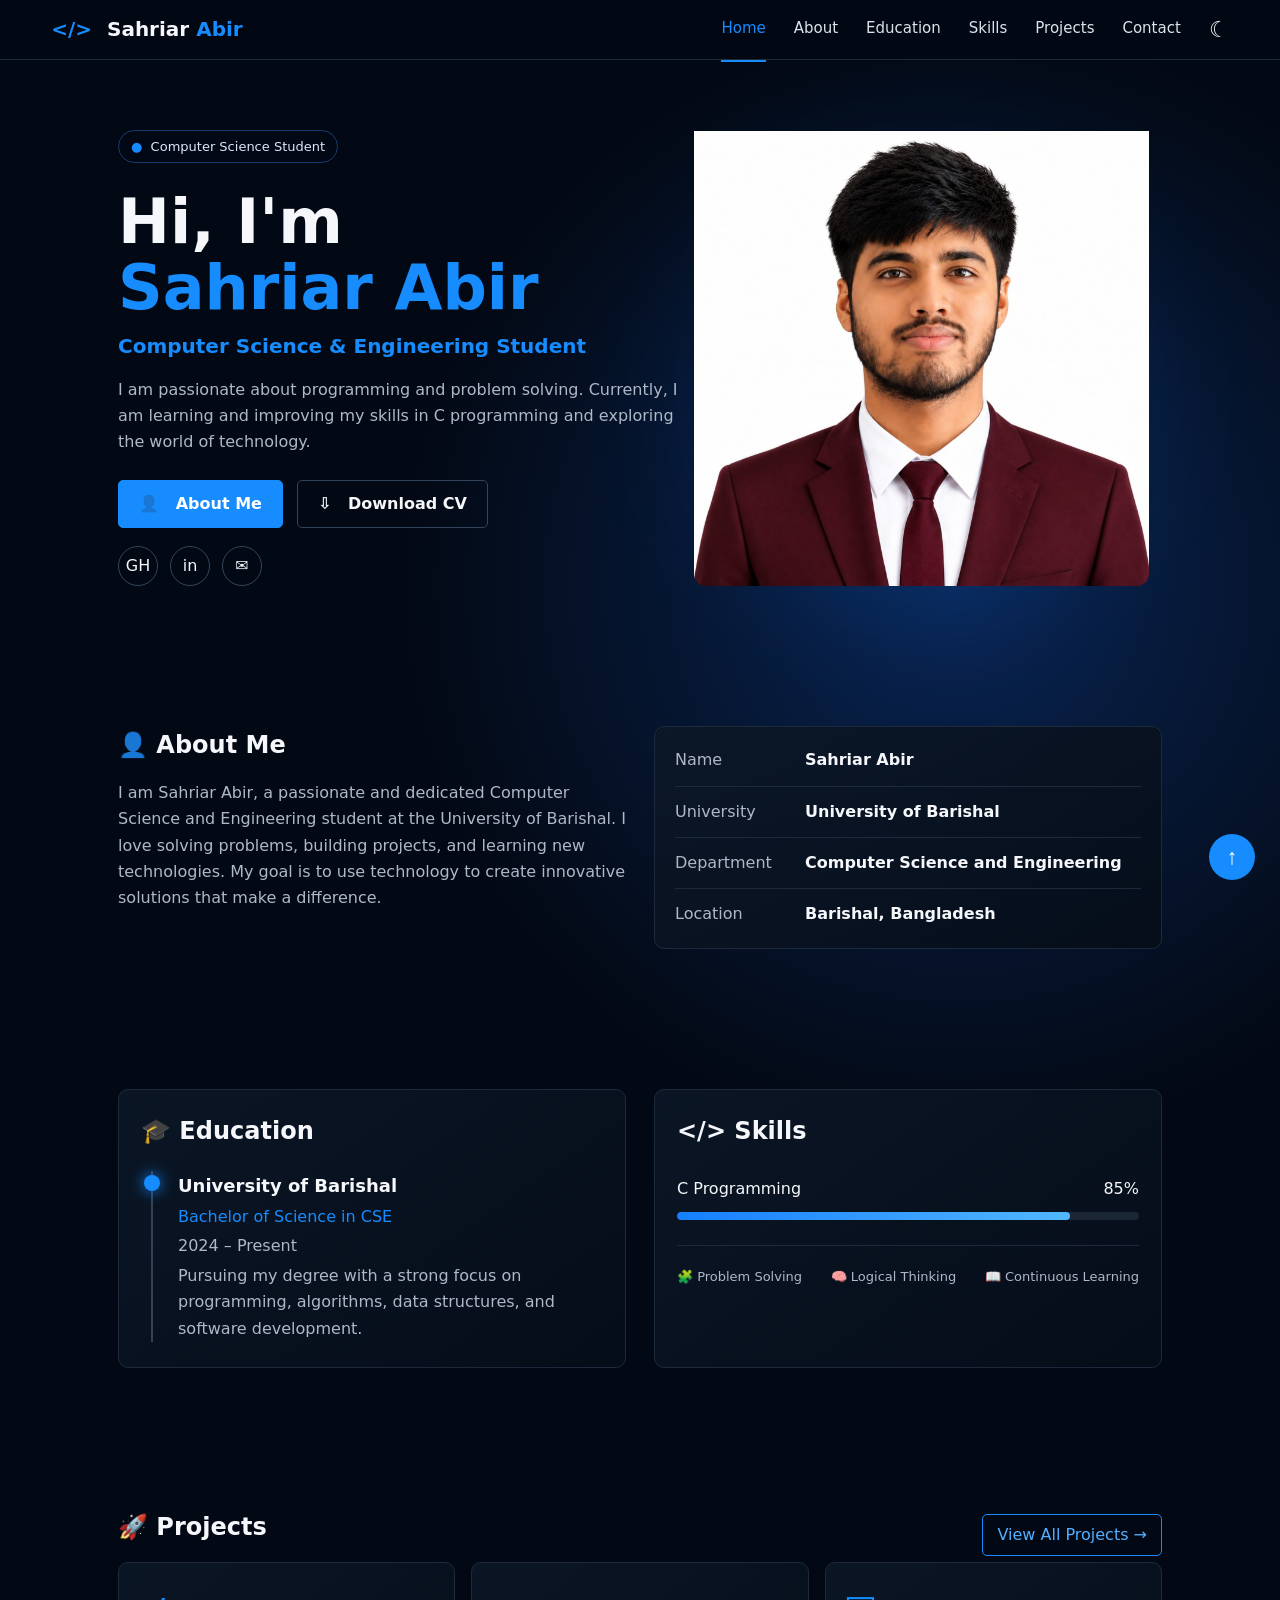
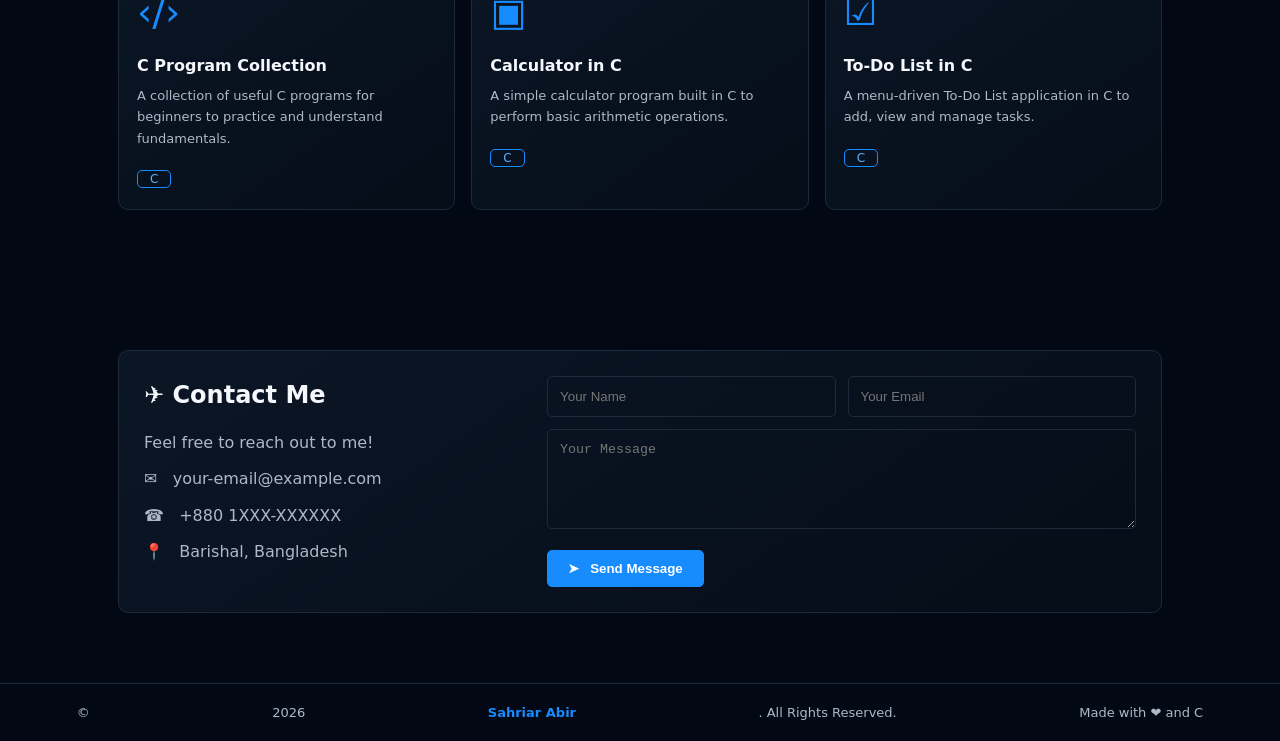
==== commit 22f3bcf4: "Update email address in contact section" ====
--- a/index.html
+++ b/index.html
@@ -36,7 +36,7 @@
         <div class="socials">
           <a href="#" aria-label="GitHub">GH</a>
           <a href="#" aria-label="LinkedIn">in</a>
-          <a href="mailto:your-email@example.com" aria-label="Email">✉</a>
+          <a href="mailto:aabirshahriar08@gmail.com" aria-label="Email">✉</a>
         </div>
       </div>
       <div class="hero-photo">
@@ -123,4 +123,4 @@
   <button class="top" onclick="scrollTo({top:0,behavior:'smooth'})">↑</button>
   <script src="script.js"></script>
 </body>
-</html>+</html>
--- a/style.css
+++ b/style.css
@@ -1 +1,13 @@
-*{box-sizing:border-box}html{scroll-behavior:smooth;scroll-padding-top:80px}body{margin:0;background:#030811;color:#f6f7fb;font-family:Inter,Arial,sans-serif;font-size:14px;line-height:1.7;--panel:#0b111b;--line:#242c39;--muted:#b5bfce;--blue:#1685ff;transition:background .25s,color .25s}.topbar{height:60px;border-bottom:1px solid #1b2431;display:flex;align-items:center;justify-content:space-between;padding:0 3%;position:sticky;top:0;background:rgba(3,8,17,.94);backdrop-filter:blur(12px);z-index:10}.brand{font-size:21px;font-weight:600;color:inherit;text-decoration:none;white-space:nowrap}.brand b,.footer b{color:var(--blue)}.code-mark{color:var(--blue);font-size:25px;font-weight:800;margin-right:7px}nav{display:flex;gap:34px;height:100%;align-items:center}nav a{height:100%;display:flex;align-items:center;color:inherit;text-decoration:none;border-bottom:2px solid transparent;font-size:14px}nav a:hover,nav a.active{color:var(--blue);border-bottom-color:var(--blue)}.theme-toggle,.menu-toggle{border:0;background:transparent;color:inherit;font-size:24px;cursor:pointer}.menu-toggle{display:none}.wrap{width:min(880px,90%);margin:auto}.hero{min-height:478px;display:grid;grid-template-columns:1.05fr .95fr;align-items:center;overflow:hidden;position:relative}.hero-copy{padding:35px 0;z-index:1}.pill{display:inline-flex;align-items:center;gap:8px;border:1px solid #16325a;border-radius:12px;padding:6px 11px;margin-bottom:14px;font-size:12px}.pill i{width:10px;height:10px;border-radius:50%;background:var(--blue)}.hello{font-size:30px;font-weight:700;margin:0}.hero h1{font-size:65px;line-height:1.1;letter-spacing:-2px;margin:0 0 8px;white-space:nowrap}.hero h1 span{color:var(--blue)}.hero h2{font-size:19px;color:var(--blue);font-weight:600;margin:0 0 12px}.intro{max-width:390px;color:var(--muted);font-size:14px;margin:0 0 22px}.actions{display:flex;gap:14px;flex-wrap:wrap}.btn{display:inline-flex;align-items:center;justify-content:center;text-decoration:none;border-radius:5px;padding:9px 16px;font:inherit;cursor:pointer}.primary{background:linear-gradient(110deg,#1685ff,#2866ed);color:#fff;border:1px solid #2689ff}.outline{color:inherit;background:transparent;border:1px solid #394455}.btn:hover{filter:brightness(1.15)}.socials{display:flex;gap:12px;margin-top:18px}.socials a{border:1px solid #303b4c;border-radius:50%;width:39px;height:39px;display:grid;place-items:center;text-decoration:none;color:inherit;font-size:18px;font-weight:700}.hero-photo{height:100%;display:flex;align-items:flex-end;justify-content:center;position:relative;min-width:0}.hero-photo img{position:relative;z-index:1;width:115%;max-width:none;height:455px;object-fit:cover;object-position:center top;mix-blend-mode:normal;mask-image:linear-gradient(to bottom,black 88%,transparent 100%)}.glow{position:absolute;width:330px;height:330px;bottom:30px;left:12%;border-radius:50%;background:#1264ff;filter:blur(80px);opacity:.55}.section{margin-top:16px}.about-grid{display:grid;grid-template-columns:.85fr 1.15fr;gap:30px;padding-top:23px;border-top:1px solid #18212e}.section h3{font-size:21px;margin:0 0 10px;font-weight:650}.section h3 span{color:var(--blue);font-size:26px;margin-right:10px}.about-grid p,.contact-info>p{color:var(--muted);margin:0}.panel{background:linear-gradient(135deg,rgba(13,19,29,.95),rgba(8,13,22,.95));border:1px solid var(--line);border-radius:9px}.info{padding:0 20px}.info>div{display:grid;grid-template-columns:28px 120px 1fr;gap:10px;align-items:center;padding:10px 0;border-bottom:1px solid var(--line)}.info>div:last-child{border:0}.info b{color:var(--blue);font-size:19px}.info strong{font-weight:500}.two-grid{display:grid;grid-template-columns:.85fr 1.15fr;gap:16px}.card{padding:14px 16px}.timeline{padding-left:39px;position:relative;margin-top:14px}.timeline:before{content:"";position:absolute;left:14px;top:6px;bottom:8px;width:1px;background:#7f8b9e}.timeline:after{content:"";position:absolute;left:8px;top:4px;width:13px;height:13px;border-radius:50%;background:#3387ff;border:4px solid #142a4b}.timeline h4{font-size:16px;margin:0 0 2px}.timeline a{color:#3d9aff}.timeline small{display:block;color:#a9b2c0;margin:2px 0 6px}.timeline p{color:var(--muted);margin:0}.skill{display:flex;gap:20px;align-items:center;padding:0 10px 18px}.c-logo{width:58px;height:58px;display:grid;place-items:center;background:#0863b9;border-radius:14px;font-size:43px;font-weight:800;color:white}.skill-detail{flex:1}.skill-detail>div:first-child{display:flex;justify-content:space-between;margin-bottom:10px}.skill-detail span{font-size:13px}.bar{height:7px;border-radius:10px;background:#202735;overflow:hidden}.bar i{display:block;height:100%;background:linear-gradient(90deg,#3578ff,#2f85ff);border-radius:10px}.traits{display:flex;justify-content:space-around;border-top:1px solid var(--line);padding:13px 0 0;gap:9px}.traits span{font-size:12px;white-space:nowrap}.section-head{display:flex;justify-content:space-between;align-items:center;padding:12px 14px 4px}.small{padding:5px 12px;color:#1685ff;border-color:#1685ff}.project-grid{display:grid;grid-template-columns:repeat(3,1fr);gap:12px;padding:0 12px 12px}.project{border:1px solid #252e3b;border-radius:9px;padding:13px;display:grid;grid-template-columns:72px 1fr;gap:12px;align-content:start;min-width:0}.project-icon{width:72px;height:78px;border-radius:11px;display:grid;place-items:center;font-size:35px;font-weight:700}.blue{color:#1685ff;background:#032344}.green{color:#8ae79b;background:#17331d}.purple{color:#d56bff;background:#30123f}.project h4{font-size:13px;line-height:1.5;margin:0 0 4px}.project p{font-size:11px;line-height:1.6;color:var(--muted);margin:0}.project footer{grid-column:1/3;display:flex;align-items:center;justify-content:space-between;margin-top:6px}.project footer span{color:#1685ff;border:1px solid #1685ff;border-radius:5px;padding:0 11px;font-size:11px}.project footer a{color:#c2cad5;text-decoration:none;font-size:20px}.contact{display:grid;grid-template-columns:.75fr 1.5fr;gap:24px;padding:17px}.contact-info h3{margin-bottom:4px}.contact-info>p{margin:6px 0;font-size:12px}.contact-info>p:not(:first-of-type){color:#f2f4f8}.contact form{display:flex;flex-direction:column;gap:10px}.form-row{display:grid;grid-template-columns:1fr 1fr;gap:10px}input,textarea{background:transparent;border:1px solid #263140;border-radius:5px;padding:11px 12px;color:inherit;font:inherit;font-size:12px;min-width:0}textarea{height:76px;resize:vertical}.contact form .btn{align-self:flex-start}.form-note{color:var(--blue);margin:0;font-size:12px}.footer{border-top:1px solid #1b2431;margin-top:17px;padding:17px max(5%,calc((100% - 880px)/2));display:flex;justify-content:space-between;color:#9ca7b7;font-size:11px}.footer a{color:var(--blue);text-decoration:none}.back-top{position:fixed;right:25px;bottom:24px;width:44px;height:44px;border-radius:50%;display:grid;place-items:center;background:#087dff;color:white;text-decoration:none;font-size:27px;box-shadow:0 5px 20px #007bff44}.light{background:#f3f6fb;color:#182132;--panel:#fff;--line:#dce2ec;--muted:#566174}.light .topbar{background:rgba(243,246,251,.94);border-color:#dce2ec}.light .panel{background:linear-gradient(135deg,#fff,#f8faff)}.light .project{border-color:#dce2ec}.light .contact-info>p:not(:first-of-type){color:#27344a}.light .footer{border-color:#dce2ec}.light .outline{border-color:#aab4c4}.light .socials a{border-color:#cbd4e1}@media(max-width:760px){.topbar{padding:0 5%;height:60px}.menu-toggle{display:block;margin-left:auto;margin-right:14px}nav{display:none;position:absolute;top:59px;left:0;right:0;height:auto;background:#080e18;padding:12px 5%;flex-direction:column;align-items:stretch;gap:0;border-bottom:1px solid var(--line)}nav.open{display:flex}nav a{padding:10px 0;border-bottom:0}.light nav{background:#fff}.hero{grid-template-columns:1fr;min-height:auto;padding-top:20px}.hero-copy{padding:20px 0 8px}.hero h1{font-size:clamp(44px,11vw,62px)}.hello{font-size:25px}.hero h2{font-size:16px}.hero-photo{height:290px;grid-row:2}.hero-photo img{height:310px;width:100%;object-fit:contain;object-position:center bottom}.glow{bottom:0;left:20%;width:230px;height:220px}.about-grid,.two-grid,.contact{grid-template-columns:1fr;gap:14px}.about-grid{padding-top:20px}.info{padding:0 14px}.info>div{grid-template-columns:25px 100px 1fr;font-size:12px}.project-grid{grid-template-columns:1fr}.project{grid-template-columns:72px 1fr}.project p{font-size:12px}.traits{flex-wrap:wrap}.contact{padding:15px}.footer{padding:15px 5%;gap:12px;flex-wrap:wrap}.section-head{gap:10px}.section-head h3{font-size:19px}}@media(min-width:761px) and (max-width:900px){nav{gap:16px}.hero h1{font-size:55px}.project{grid-template-columns:1fr}.project-icon{width:60px;height:60px}.project footer{grid-column:1}.traits span{white-space:normal}}+*{box-sizing:border-box;margin:0;padding:0}
+:root{--bg:#030914;--card:#08111f;--text:#f5f7fb;--muted:#aeb8c7;--blue:#168cff;--line:#1c2a3c}
+html{scroll-behavior:smooth}
+body{font-family:Inter,system-ui,-apple-system,Segoe UI,sans-serif;background:radial-gradient(circle at 75% 25%,#092452 0,transparent 28%),var(--bg);color:var(--text);line-height:1.65}
+body.light{--bg:#f4f7fb;--card:#fff;--text:#101827;--muted:#536173;--line:#d8e0ea;background:var(--bg)}
+a{text-decoration:none;color:inherit}.navbar{height:60px;border-bottom:1px solid var(--line);display:flex;align-items:center;padding:0 4%;gap:28px;position:sticky;top:0;background:rgba(3,9,20,.88);backdrop-filter:blur(14px);z-index:10}.light .navbar{background:rgba(244,247,251,.9)}
+.logo{font-size:20px;font-weight:800;color:var(--blue);margin-right:auto}.logo span{color:var(--text);margin-left:8px}.logo b{color:var(--blue)}
+nav{display:flex;gap:28px}nav a{font-size:15px;padding:19px 0;color:#dce3ed}nav a:hover,nav a.active{color:var(--blue);border-bottom:2px solid var(--blue)}
+.theme-btn,.menu-btn{border:0;background:none;color:var(--text);font-size:22px;cursor:pointer}.menu-btn{display:none}
+.section{max-width:1100px;margin:auto;padding:70px 28px}.hero{min-height:480px;display:flex;align-items:center;position:relative}.hero-text{width:54%;z-index:2}.badge{display:inline-block;border:1px solid #173c73;padding:5px 12px;border-radius:20px;color:#dbe8fb;font-size:13px}.badge:first-letter{color:var(--blue)}h1{font-size:62px;line-height:1.05;margin:26px 0 10px}h1 span{color:var(--blue)}h2{color:var(--blue);font-size:20px;margin-bottom:14px}.hero p,.lead{color:var(--muted);max-width:620px}.buttons{display:flex;gap:14px;margin-top:24px}.btn{display:inline-block;padding:10px 20px;border-radius:5px;border:1px solid #33445a;font-weight:600;cursor:pointer;background:none;color:var(--text)}.primary{background:var(--blue);border-color:var(--blue);color:white}.secondary:hover{border-color:var(--blue)}.socials{display:flex;gap:12px;margin-top:18px}.socials a{border:1px solid #33445a;border-radius:50%;width:40px;height:40px;display:grid;place-items:center}.hero-photo{width:46%;height:455px;display:flex;justify-content:center;align-items:flex-end;position:relative}.hero-photo .glow{position:absolute;width:370px;height:370px;border-radius:50%;background:#087bff;filter:blur(80px);opacity:.23}.hero-photo img{height:455px;max-width:100%;object-fit:cover;object-position:center top;position:relative;border-radius:0 0 12px 12px}
+.section-grid,.two-col{display:grid;grid-template-columns:1fr 1fr;gap:28px}.info-card,.card,.project,.contact-card{background:linear-gradient(145deg,rgba(12,23,39,.9),rgba(5,13,24,.9));border:1px solid var(--line);border-radius:10px}.light .info-card,.light .card,.light .project,.light .contact-card{background:var(--card)}.info-card{padding:8px 20px}.info-card div{display:grid;grid-template-columns:130px 1fr;padding:12px 0;border-bottom:1px solid var(--line)}.info-card div:last-child{border:0}.info-card span{color:var(--muted)}.card{padding:22px}.section-title{font-size:24px;color:var(--text)}.timeline{border-left:2px solid #344255;padding-left:25px;margin:20px 0 0 10px;position:relative}.dot{position:absolute;left:-9px;top:4px;width:16px;height:16px;border-radius:50%;background:var(--blue);box-shadow:0 0 15px #168cff}.timeline h3{font-size:18px}.accent{color:var(--blue)!important}.timeline p{color:var(--muted);margin:3px 0}.skill{margin:25px 0}.skill-top{display:flex;justify-content:space-between}.skill-top b{font-weight:500}.bar{height:8px;background:#1b2635;border-radius:10px;margin-top:9px;overflow:hidden}.bar span{display:block;height:100%;background:linear-gradient(90deg,#167fff,#51b7ff);border-radius:10px}.skill-tags{display:flex;justify-content:space-between;border-top:1px solid var(--line);padding-top:20px;color:var(--muted);font-size:13px}
+.section-heading{display:flex;justify-content:space-between;align-items:center}.outline-btn{border:1px solid var(--blue);padding:7px 14px;border-radius:5px;color:#55aeff}.projects{display:grid;grid-template-columns:repeat(3,1fr);gap:16px}.project{padding:18px;min-height:190px}.project-icon{font-size:38px;color:var(--blue);margin-bottom:10px}.project h3{font-size:16px}.project p{color:var(--muted);font-size:13px;margin:5px 0 16px}.tag{border:1px solid var(--blue);color:#58b2ff;padding:1px 12px;border-radius:5px;font-size:12px}.contact-card{padding:25px;display:grid;grid-template-columns:1fr 1.6fr;gap:35px}.contact-info p{color:var(--muted);margin:10px 0}.form-row{display:grid;grid-template-columns:1fr 1fr;gap:12px}input,textarea{width:100%;background:transparent;border:1px solid var(--line);border-radius:5px;padding:12px;color:var(--text);outline:none;margin-bottom:12px}textarea{height:100px;resize:vertical}.top{position:fixed;right:25px;bottom:20px;border:0;background:var(--blue);color:#fff;width:46px;height:46px;border-radius:50%;font-size:22px;cursor:pointer}footer{border-top:1px solid var(--line);padding:18px 6%;color:var(--muted);font-size:13px;display:flex;justify-content:space-between}footer b{color:var(--blue)}
+@media(max-width:800px){.navbar{padding:0 20px}nav{display:none;position:absolute;top:60px;left:0;right:0;background:var(--bg);flex-direction:column;padding:15px 25px;gap:0}nav.open{display:flex}nav a{padding:10px}.menu-btn{display:block}.hero{flex-direction:column;padding-top:45px}.hero-text,.hero-photo{width:100%}.hero-photo{height:350px;margin-top:25px}.hero-photo img{height:350px}h1{font-size:48px}.section-grid,.two-col,.contact-card{grid-template-columns:1fr}.projects{grid-template-columns:1fr}.form-row{grid-template-columns:1fr}.skill-tags{gap:12px;flex-wrap:wrap}footer{flex-direction:column;gap:5px}}
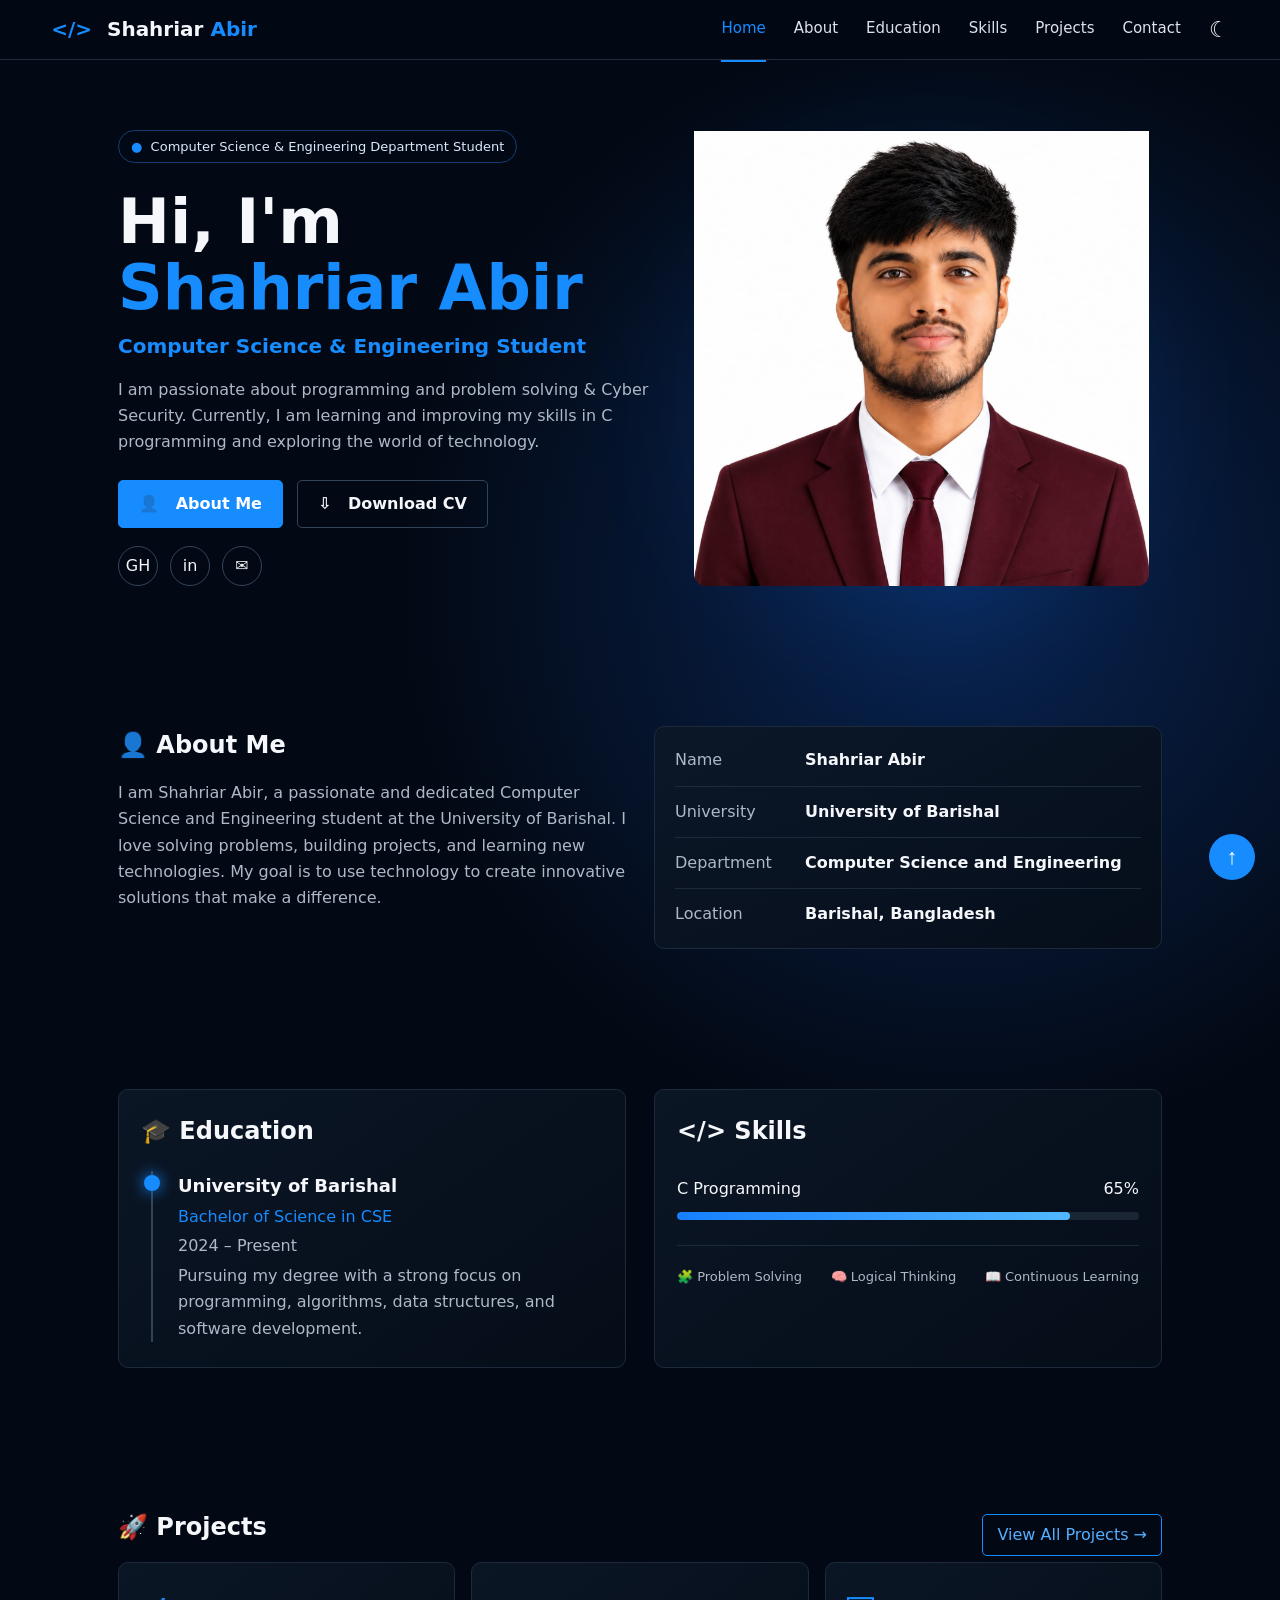
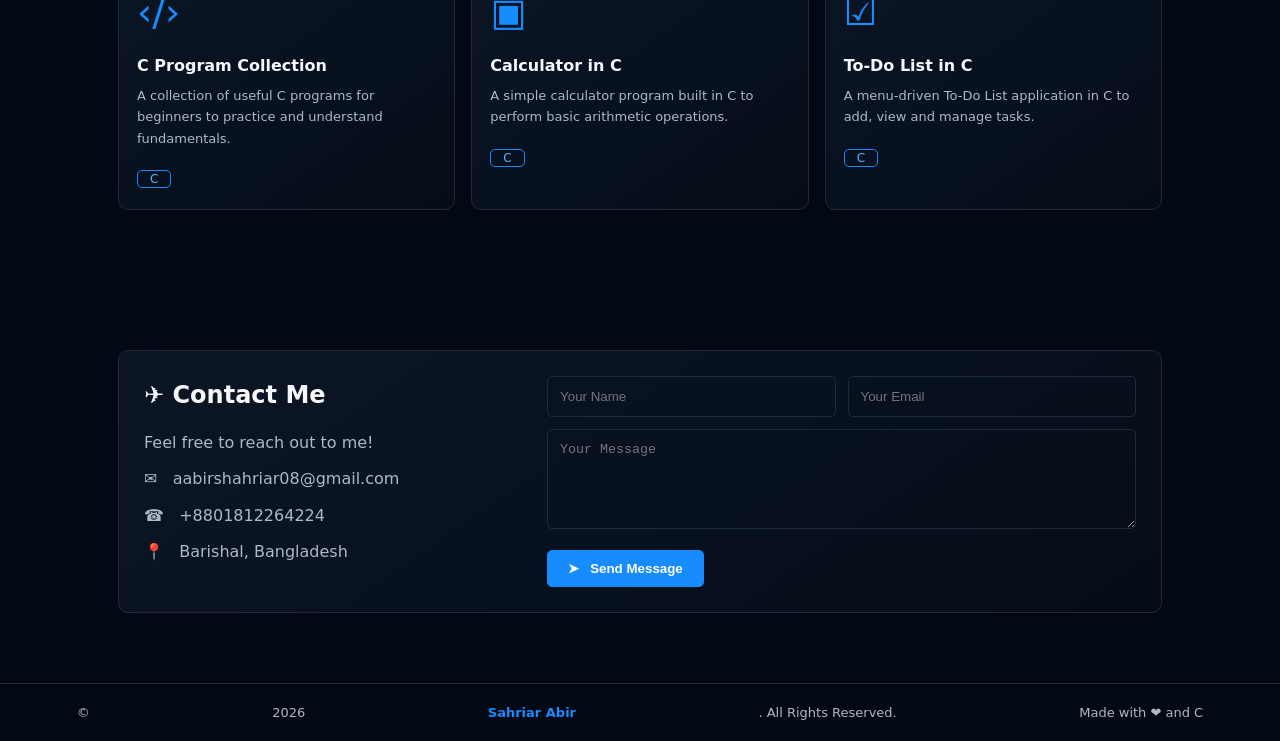
==== commit 31025b78: "Update index.html" ====
--- a/index.html
+++ b/index.html
@@ -3,13 +3,13 @@
 <head>
   <meta charset="UTF-8">
   <meta name="viewport" content="width=device-width, initial-scale=1.0">
-  <meta name="description" content="Sahriar Abir - Computer Science and Engineering student portfolio">
-  <title>Sahriar Abir | Portfolio</title>
+  <meta name="description" content="Shahriar Abir - Computer Science and Engineering student portfolio">
+  <title>Shahriar Abir | Portfolio</title>
   <link rel="stylesheet" href="style.css">
 </head>
 <body>
   <header class="navbar">
-    <a class="logo" href="#home">&lt;/&gt; <span>Sahriar <b>Abir</b></span></a>
+    <a class="logo" href="#home">&lt;/&gt; <span>Shahriar <b>Abir</b></span></a>
     <button class="menu-btn" aria-label="Open menu">☰</button>
     <nav>
       <a class="active" href="#home">Home</a>
@@ -25,10 +25,10 @@
   <main>
     <section id="home" class="hero section">
       <div class="hero-text">
-        <span class="badge">● &nbsp;Computer Science Student</span>
-        <h1>Hi, I'm<br><span>Sahriar Abir</span></h1>
+        <span class="badge">● &nbsp;Computer Science & Engineering Department Student</span>
+        <h1>Hi, I'm<br><span>Shahriar Abir</span></h1>
         <h2>Computer Science &amp; Engineering Student</h2>
-        <p>I am passionate about programming and problem solving. Currently, I am learning and improving my skills in C programming and exploring the world of technology.</p>
+        <p>I am passionate about programming and problem solving & Cyber Security. Currently, I am learning and improving my skills in C programming and exploring the world of technology.</p>
         <div class="buttons">
           <a class="btn primary" href="#about">👤 &nbsp; About Me</a>
           <a class="btn secondary" href="#" onclick="alert('Add your CV file as cv.pdf in this folder, then this button will work.'); return false;">⇩ &nbsp; Download CV</a>
@@ -49,10 +49,10 @@
       <div class="section-grid">
         <div>
           <h2 class="section-title">👤 About Me</h2>
-          <p class="lead">I am Sahriar Abir, a passionate and dedicated Computer Science and Engineering student at the University of Barishal. I love solving problems, building projects, and learning new technologies. My goal is to use technology to create innovative solutions that make a difference.</p>
+          <p class="lead">I am Shahriar Abir, a passionate and dedicated Computer Science and Engineering student at the University of Barishal. I love solving problems, building projects, and learning new technologies. My goal is to use technology to create innovative solutions that make a difference.</p>
         </div>
         <div class="info-card">
-          <div><span>Name</span><strong>Sahriar Abir</strong></div>
+          <div><span>Name</span><strong>Shahriar Abir</strong></div>
           <div><span>University</span><strong>University of Barishal</strong></div>
           <div><span>Department</span><strong>Computer Science and Engineering</strong></div>
           <div><span>Location</span><strong>Barishal, Bangladesh</strong></div>
@@ -75,7 +75,7 @@
       <div id="skills" class="card">
         <h2 class="section-title">&lt;/&gt; Skills</h2>
         <div class="skill">
-          <div class="skill-top"><span>C Programming</span><b>85%</b></div>
+          <div class="skill-top"><span>C Programming</span><b>65%</b></div>
           <div class="bar"><span style="width:85%"></span></div>
         </div>
         <div class="skill-tags">
@@ -103,8 +103,8 @@
         <div class="contact-info">
           <h2 class="section-title">✈ Contact Me</h2>
           <p>Feel free to reach out to me!</p>
-          <p>✉ &nbsp; your-email@example.com</p>
-          <p>☎ &nbsp; +880 1XXX-XXXXXX</p>
+          <p>✉ &nbsp; aabirshahriar08@gmail.com</p>
+          <p>☎ &nbsp; +8801812264224</p>
           <p>📍 &nbsp; Barishal, Bangladesh</p>
         </div>
         <form onsubmit="sendMessage(event)">
